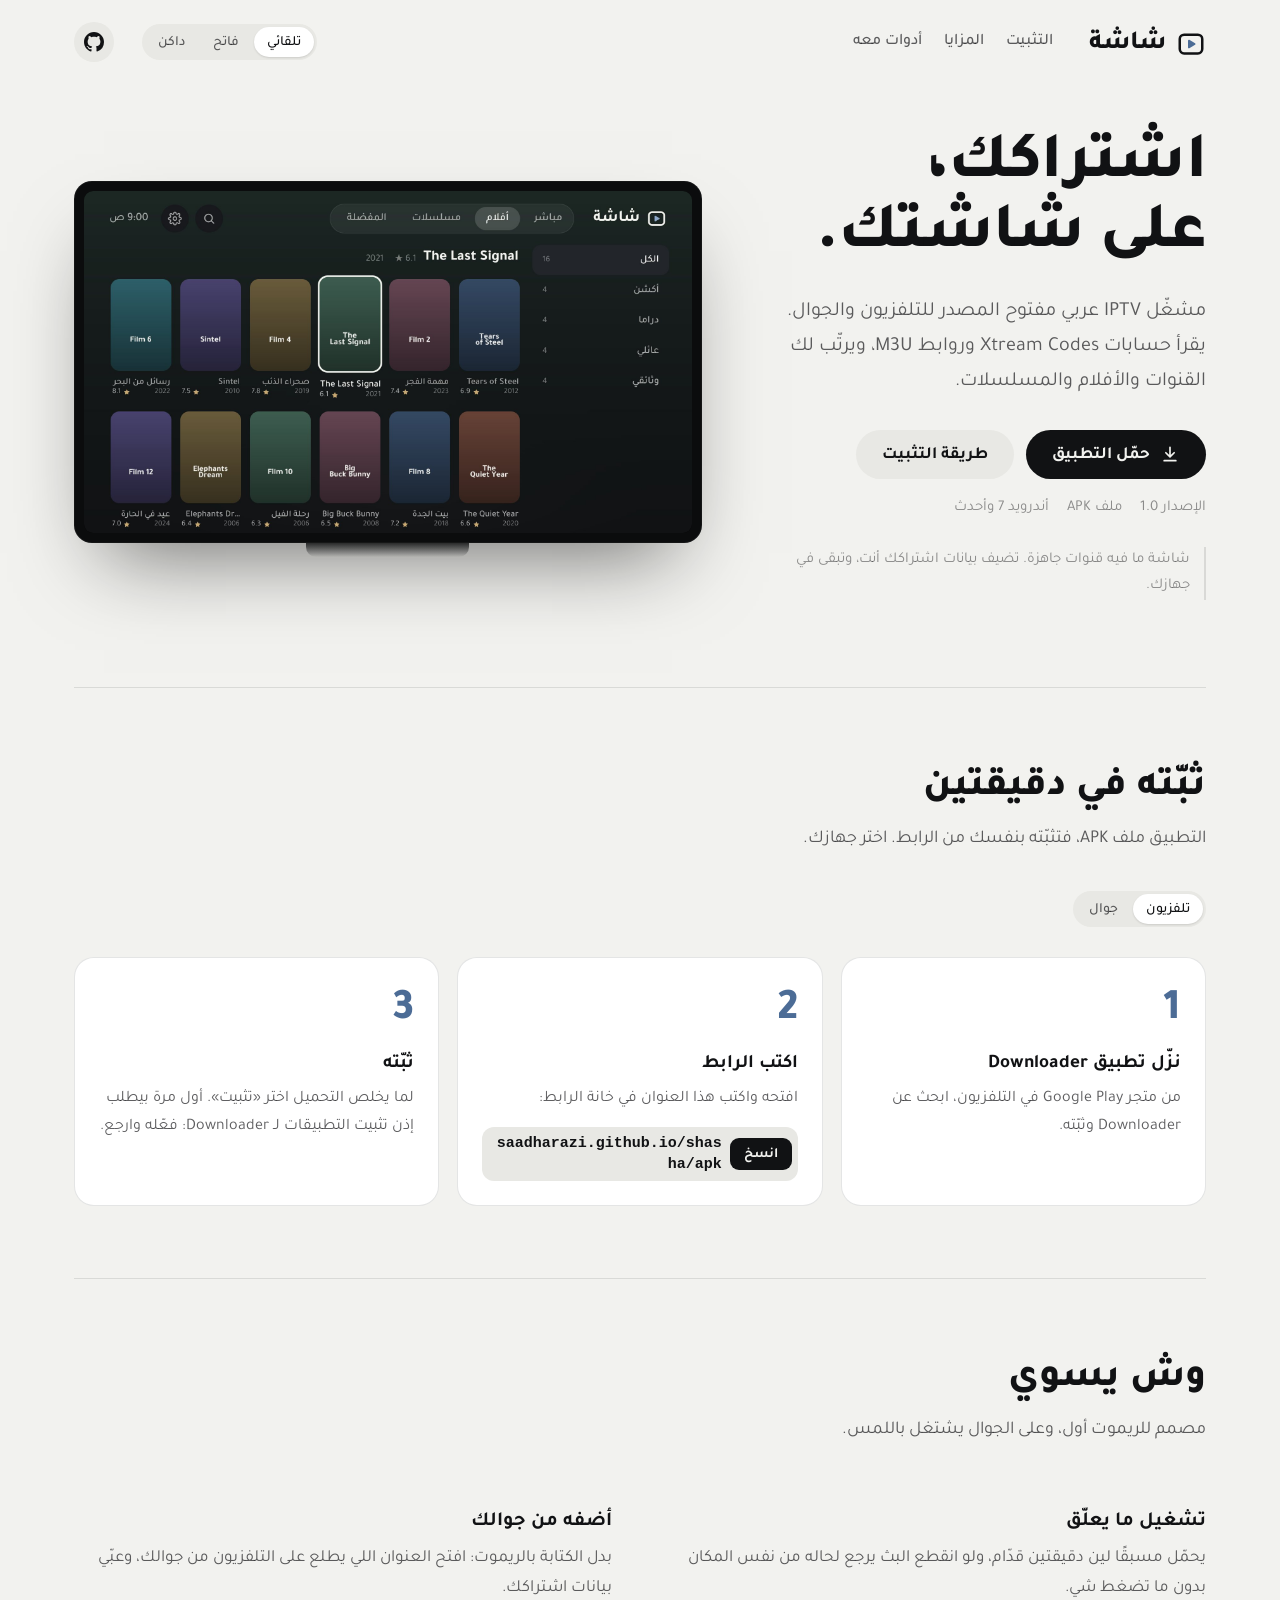
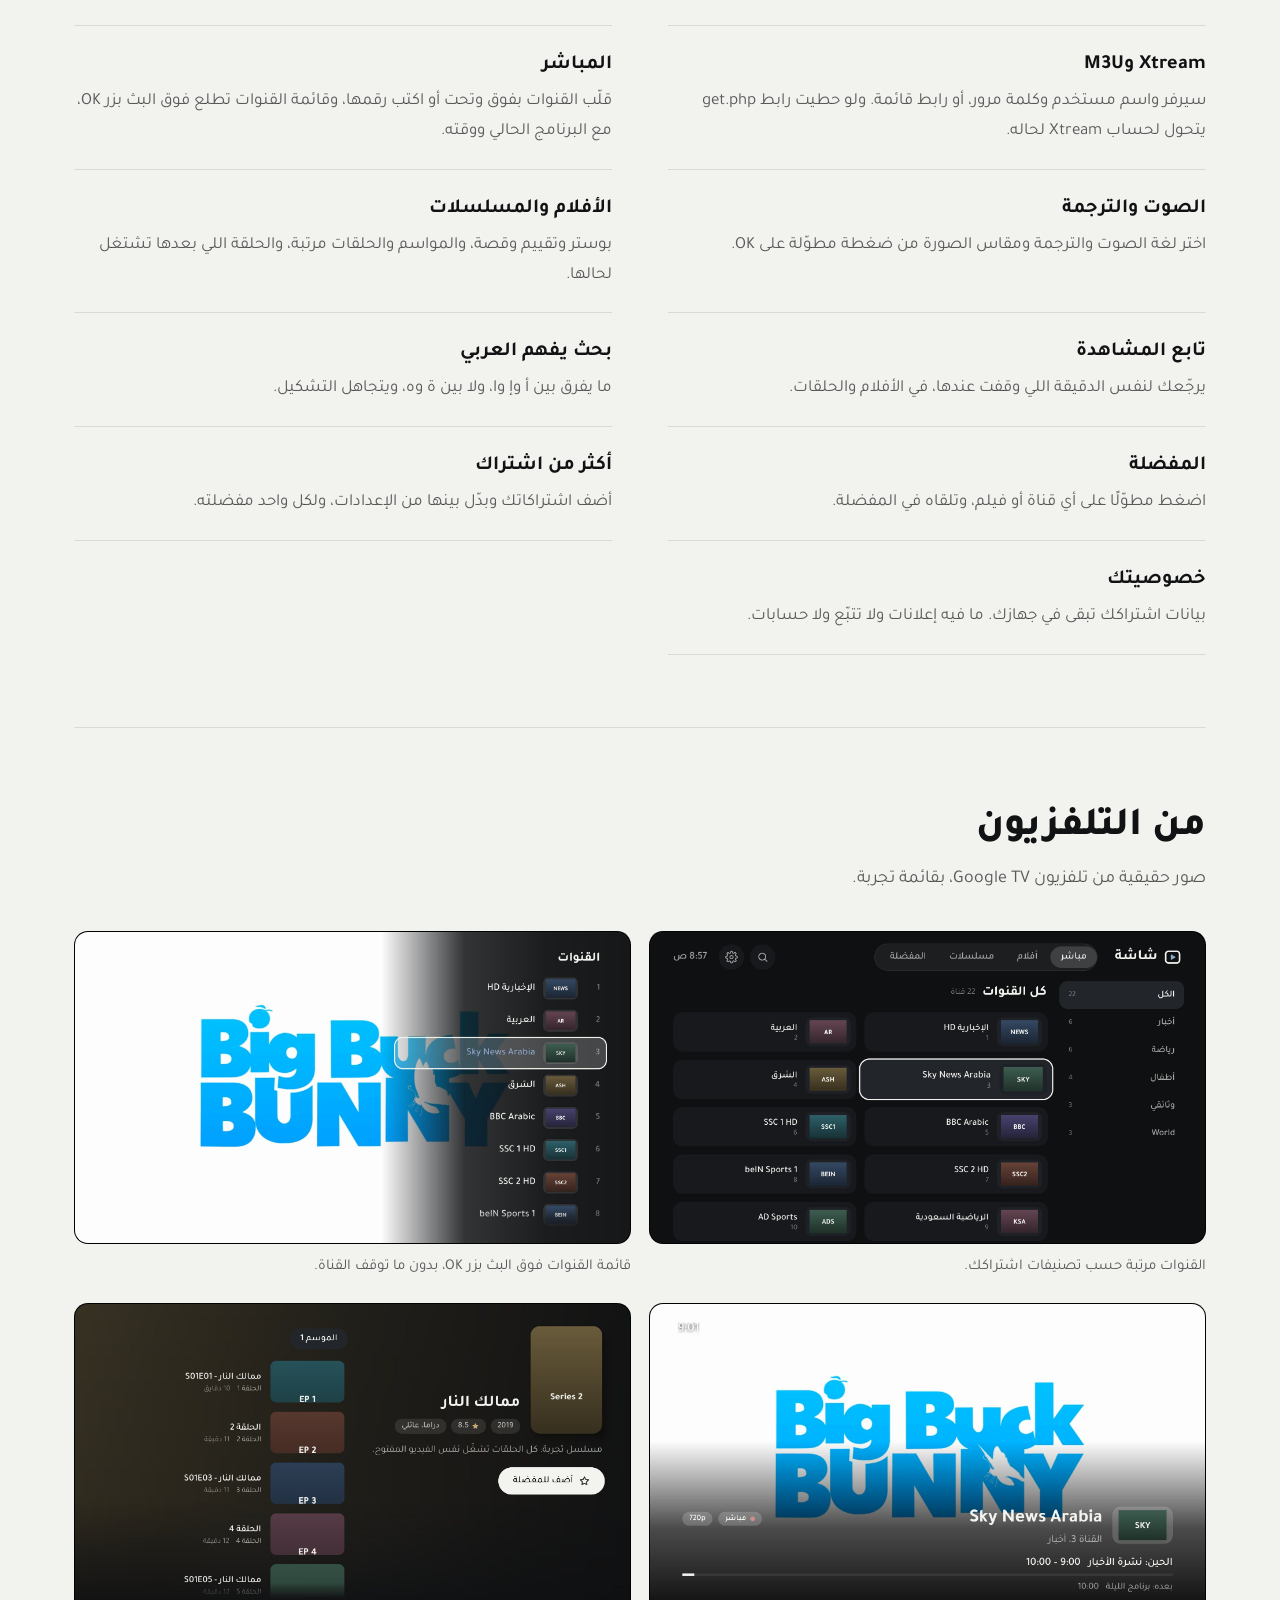
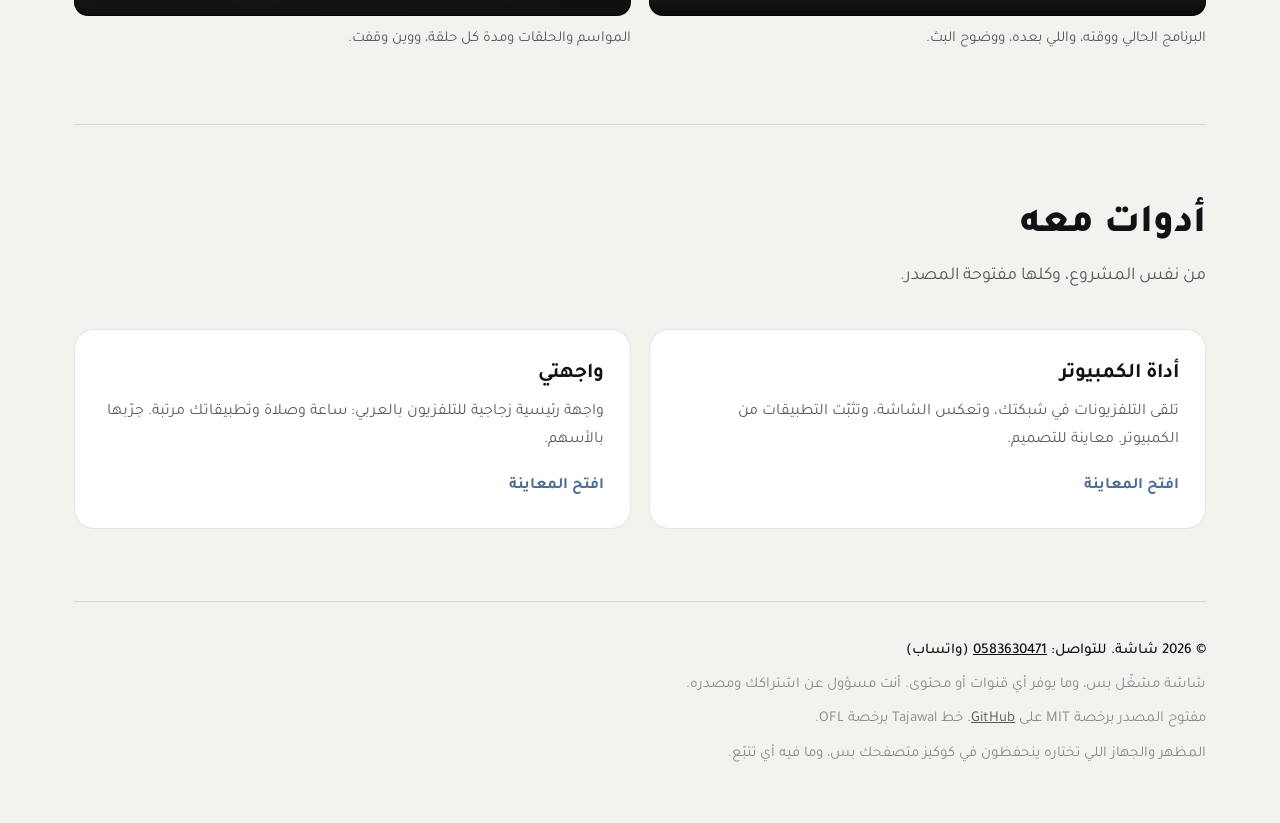
==== docs/index.html @ 28f1458f "Shasha 1.1: stall-proof ExoPlayer, new look, add from phone - Player moved to ExoPlayer (Media3 1.11" ====
<!doctype html>
<html lang="ar" dir="rtl">
<head>
<meta charset="utf-8">
<meta name="viewport" content="width=device-width, initial-scale=1">
<title>شاشة: مشغّل IPTV للتلفزيون والجوال</title>
<meta name="description" content="مشغّل IPTV عربي مفتوح المصدر لأندرويد TV والجوال. يقرأ حسابات Xtream Codes وروابط M3U ويرتّب القنوات والأفلام والمسلسلات.">
<meta property="og:title" content="شاشة: مشغّل IPTV للتلفزيون والجوال">
<meta property="og:description" content="مفتوح المصدر، بدون إعلانات، وبياناتك تبقى في جهازك.">
<meta property="og:image" content="https://saadharazi.github.io/shasha/assets/og.png">
<meta name="theme-color" content="#0F1012">
<link rel="icon" href="assets/mark.svg" type="image/svg+xml">
<link rel="preconnect" href="https://fonts.googleapis.com">
<link rel="preconnect" href="https://fonts.gstatic.com" crossorigin>
<link href="https://fonts.googleapis.com/css2?family=Tajawal:wght@400;500;700;800&display=swap" rel="stylesheet">
<script src="assets/prefs.js"></script>
<style>
  :root {
    --paper: #F2F2EF; --surface: #FFFFFF; --raised: #E8E8E4; --ink: #111214; --ink-2: rgba(17,18,20,.68); --ink-3: rgba(17,18,20,.46);
    --line: rgba(17,18,20,.11); --accent: #4C6C96; --on-accent: #FFFFFF; --star: #B08A4E; --bezel: #0B0C0D;
    color-scheme: light;
  }
  @media (prefers-color-scheme: dark) {
    :root:not([data-theme="light"]) {
      --paper: #0F1012; --surface: #17191C; --raised: #212428; --ink: #F3F3F0; --ink-2: rgba(243,243,240,.68); --ink-3: rgba(243,243,240,.45);
      --line: rgba(255,255,255,.1); --accent: #8EA8CC; --on-accent: #0F1012; --star: #C9A872; --bezel: #050506;
      color-scheme: dark;
    }
  }
  :root[data-theme="dark"] {
    --paper: #0F1012; --surface: #17191C; --raised: #212428; --ink: #F3F3F0; --ink-2: rgba(243,243,240,.68); --ink-3: rgba(243,243,240,.45);
    --line: rgba(255,255,255,.1); --accent: #8EA8CC; --on-accent: #0F1012; --star: #C9A872; --bezel: #050506;
    color-scheme: dark;
  }

  * { box-sizing: border-box; }
  html { -webkit-text-size-adjust: 100%; }
  body { margin: 0; background: var(--paper); color: var(--ink); font: 400 18px/1.75 Tajawal, system-ui, sans-serif; }
  a { color: inherit; }
  :focus-visible { outline: 2.5px solid var(--accent); outline-offset: 3px; border-radius: 10px; }
  .wrap { max-width: 1180px; margin: 0 auto; padding: 0 24px; }
  .mark { width: 30px; height: 30px; flex: none; }

  /* الرأس */
  header.top { display: flex; align-items: center; gap: 28px; padding-block: 22px; }
  .brand { display: flex; align-items: center; gap: 10px; text-decoration: none; font-weight: 800; font-size: 26px; line-height: 1; padding-top: 4px; }
  nav.links { display: flex; gap: 22px; margin-inline-start: 8px; }
  nav.links a { text-decoration: none; color: var(--ink-2); font-weight: 500; font-size: 16px; }
  nav.links a:hover { color: var(--ink); }
  .spacer { flex: 1; }
  .seg { display: inline-flex; background: var(--raised); border-radius: 999px; padding: 3px; gap: 2px; }
  .seg button { border: 0; background: none; color: var(--ink-2); font: 500 14px/1 Tajawal, sans-serif; padding: 9px 13px 7px; border-radius: 999px; cursor: pointer; }
  .seg button[aria-pressed="true"] { background: var(--surface); color: var(--ink); box-shadow: 0 1px 2px rgba(0,0,0,.12); }
  .gh { display: inline-grid; place-items: center; width: 40px; height: 40px; border-radius: 50%; background: var(--raised); color: var(--ink); }
  .gh svg { width: 20px; height: 20px; }

  /* البداية: التلفزيون نفسه */
  .hero { display: grid; grid-template-columns: minmax(0, 5fr) minmax(0, 7fr); gap: 56px; align-items: center; padding-block: 40px 72px; }
  h1 { font-weight: 800; font-size: clamp(44px, 5.1vw, 74px); line-height: 1.08; letter-spacing: -.01em; margin: 0 0 22px; padding-top: .12em; }
  .lead { font-size: 20px; color: var(--ink-2); margin: 0 0 30px; max-width: 30em; }
  .cta { display: flex; flex-wrap: wrap; gap: 12px; align-items: center; }
  .btn { display: inline-flex; align-items: center; gap: 10px; text-decoration: none; font-weight: 700; font-size: 17px; line-height: 1; padding: 17px 26px 15px; border-radius: 999px; border: 0; cursor: pointer; }
  .btn svg { width: 20px; height: 20px; margin-top: -3px; }
  .btn.primary { background: var(--ink); color: var(--paper); }
  .btn.primary:hover { background: var(--accent); color: var(--on-accent); }
  .btn.quiet { background: var(--raised); color: var(--ink); }
  .meta { display: flex; flex-wrap: wrap; gap: 6px 18px; margin-top: 16px; font-size: 15px; color: var(--ink-3); }
  .fine { margin-top: 26px; font-size: 15px; color: var(--ink-3); border-inline-start: 2px solid var(--line); padding-inline-start: 14px; }

  .tv { position: relative; direction: ltr; }
  .tv .bezel { background: var(--bezel); border-radius: 18px; padding: 10px; box-shadow: 0 40px 80px -30px rgba(0,0,0,.55), 0 0 0 1px rgba(255,255,255,.04) inset; }
  .tv .screen { position: relative; aspect-ratio: 16 / 9; border-radius: 9px; overflow: hidden; background: #000; }
  .tv .screen img { position: absolute; inset: 0; width: 100%; height: 100%; object-fit: cover; }
  .tv .stand { width: 26%; height: 14px; margin: 0 auto; background: linear-gradient(var(--bezel), transparent); border-radius: 0 0 10px 10px; opacity: .8; }
  /* لحظة وحدة: الشاشة تشتغل لما تفتح الصفحة */
  @media (prefers-reduced-motion: no-preference) {
    .tv .screen img { animation: on 1.1s cubic-bezier(.2,.7,.2,1) .25s both; }
    .tv .screen::after { content: ""; position: absolute; left: 0; right: 0; top: 50%; height: 2px; background: #fff; opacity: 0; animation: line .55s ease-out .2s both; }
    @keyframes on { 0% { opacity: 0; transform: scaleY(.004); filter: brightness(3); } 45% { opacity: 1; transform: scaleY(1); filter: brightness(1.6); } 100% { opacity: 1; transform: none; filter: none; } }
    @keyframes line { 0% { opacity: 0; transform: scaleX(0); } 50% { opacity: .9; transform: scaleX(1); } 100% { opacity: 0; transform: scaleX(1); } }
  }

  section { padding-block: 72px; border-top: 1px solid var(--line); }
  h2 { font-weight: 800; font-size: clamp(30px, 3.4vw, 40px); line-height: 1.2; margin: 0 0 12px; padding-top: .1em; }
  .sub { color: var(--ink-2); margin: 0 0 36px; max-width: 36em; }

  /* التثبيت */
  .tabs { margin-bottom: 30px; }
  ol.steps { list-style: none; margin: 0; padding: 0; display: grid; grid-template-columns: repeat(3, minmax(0, 1fr)); gap: 18px; counter-reset: s; }
  ol.steps li { counter-increment: s; background: var(--surface); border: 1px solid var(--line); border-radius: 20px; padding: 26px 24px 24px; }
  ol.steps li::before { content: counter(s); display: block; font-weight: 800; font-size: 44px; line-height: 1; color: var(--accent); margin-bottom: 14px; padding-top: 6px; }
  ol.steps b { display: block; font-size: 19px; margin-bottom: 4px; }
  ol.steps p { margin: 0; color: var(--ink-2); font-size: 16px; }
  .url { display: flex; align-items: center; gap: 8px; margin-top: 14px; background: var(--raised); border-radius: 12px; padding: 6px 6px 6px 14px; direction: ltr; }
  .url code { flex: 1; font: 600 15px/1.4 ui-monospace, Consolas, monospace; overflow-wrap: anywhere; }
  .url button { border: 0; background: var(--ink); color: var(--paper); font: 700 14px/1 Tajawal, sans-serif; padding: 10px 14px 8px; border-radius: 9px; cursor: pointer; }
  [hidden] { display: none !important; }

  /* المزايا */
  dl.features { display: grid; grid-template-columns: repeat(2, minmax(0, 1fr)); gap: 0 56px; margin: 0; }
  dl.features div { padding: 22px 0; border-bottom: 1px solid var(--line); }
  dl.features dt { font-weight: 700; font-size: 20px; margin-bottom: 4px; }
  dl.features dd { margin: 0; color: var(--ink-2); font-size: 17px; }

  /* الشاشات */
  .shots { display: grid; grid-template-columns: repeat(2, minmax(0, 1fr)); gap: 22px 18px; }
  figure { margin: 0; }
  figure img { display: block; width: 100%; height: auto; aspect-ratio: 16 / 9; object-fit: cover; border-radius: 14px; background: #000; border: 1px solid var(--line); }
  figcaption { margin-top: 10px; font-size: 15px; color: var(--ink-2); }

  /* أدوات ثانية */
  .more { display: grid; grid-template-columns: repeat(2, minmax(0, 1fr)); gap: 18px; }
  .card { display: block; text-decoration: none; background: var(--surface); border: 1px solid var(--line); border-radius: 20px; padding: 26px; transition: border-color .2s; }
  .card:hover { border-color: var(--ink-3); }
  .card b { display: block; font-size: 21px; margin-bottom: 6px; }
  .card p { margin: 0 0 16px; color: var(--ink-2); font-size: 16px; }
  .card span { font-weight: 700; color: var(--accent); font-size: 16px; }

  footer { border-top: 1px solid var(--line); padding-block: 36px 48px; font-size: 15px; color: var(--ink-3); }
  footer p { margin: 0 0 8px; max-width: 46em; }
  footer a { color: var(--ink-2); }
  footer .rights { color: var(--ink); font-weight: 500; }
  footer .rights a { color: var(--ink); direction: ltr; unicode-bidi: isolate; }

  @media (max-width: 900px) {
    .hero { grid-template-columns: 1fr; gap: 40px; padding-block: 16px 56px; }
    nav.links { display: none; }
    ol.steps, .shots, .more { grid-template-columns: 1fr; }
    dl.features { grid-template-columns: 1fr; }
    section { padding-block: 56px; }
  }
  @media (max-width: 520px) {
    .wrap { padding: 0 16px; }
    header.top { gap: 12px; }
    .seg button { padding: 9px 10px 7px; font-size: 13px; }
    .lead { font-size: 18px; }
    .btn { width: 100%; justify-content: center; }
  }
</style>
</head>
<body>
<div class="wrap">
  <header class="top">
    <a class="brand" href="./" aria-label="شاشة">
      <svg class="mark" viewBox="0 0 24 24" aria-hidden="true"><path d="M6.5,4.5h11a3.5,3.5 0 0,1 3.5,3.5v8a3.5,3.5 0 0,1 -3.5,3.5h-11A3.5,3.5 0 0,1 3,16v-8A3.5,3.5 0 0,1 6.5,4.5z" fill="none" stroke="currentColor" stroke-width="2"/><path d="M10.3,9.3v5.4l4.6,-2.7z" fill="var(--accent)" stroke="var(--accent)" stroke-width="1.4" stroke-linejoin="round"/></svg>
      شاشة
    </a>
    <nav class="links" aria-label="أقسام الصفحة">
      <a href="#install">التثبيت</a>
      <a href="#features">المزايا</a>
      <a href="#more">أدوات معه</a>
    </nav>
    <span class="spacer"></span>
    <div class="seg" role="group" aria-label="المظهر" id="theme">
      <button type="button" data-v="auto">تلقائي</button>
      <button type="button" data-v="light">فاتح</button>
      <button type="button" data-v="dark">داكن</button>
    </div>
    <a class="gh" href="https://github.com/saadharazi/shasha" aria-label="الكود على GitHub">
      <svg viewBox="0 0 16 16" fill="currentColor" aria-hidden="true"><path d="M8 0C3.58 0 0 3.58 0 8c0 3.54 2.29 6.53 5.47 7.59.4.07.55-.17.55-.38 0-.19-.01-.82-.01-1.49-2.01.37-2.53-.49-2.69-.94-.09-.23-.48-.94-.82-1.13-.28-.15-.68-.52-.01-.53.63-.01 1.08.58 1.23.82.72 1.21 1.87.87 2.33.66.07-.52.28-.87.51-1.07-1.78-.2-3.64-.89-3.64-3.95 0-.87.31-1.59.82-2.15-.08-.2-.36-1.02.08-2.12 0 0 .67-.21 2.2.82.64-.18 1.32-.27 2-.27.68 0 1.36.09 2 .27 1.53-1.04 2.2-.82 2.2-.82.44 1.1.16 1.92.08 2.12.51.56.82 1.27.82 2.15 0 3.07-1.87 3.75-3.65 3.95.29.25.54.73.54 1.48 0 1.07-.01 1.93-.01 2.2 0 .21.15.46.55.38A8.013 8.013 0 0016 8c0-4.42-3.58-8-8-8z"/></svg>
    </a>
  </header>

  <main>
    <div class="hero">
      <div>
        <h1>اشتراكك،<br>على شاشتك.</h1>
        <p class="lead">مشغّل IPTV عربي مفتوح المصدر للتلفزيون والجوال. يقرأ حسابات Xtream Codes وروابط M3U، ويرتّب لك القنوات والأفلام والمسلسلات.</p>
        <div class="cta">
          <a class="btn primary" id="download" href="https://github.com/saadharazi/shasha/releases/latest/download/shasha.apk">
            <svg viewBox="0 0 24 24" fill="none" stroke="currentColor" stroke-width="2" stroke-linecap="round" stroke-linejoin="round" aria-hidden="true"><path d="M12 4v11M7 10.5l5 5 5-5M5 20h14"/></svg>
            حمّل التطبيق
          </a>
          <a class="btn quiet" href="#install">طريقة التثبيت</a>
        </div>
        <div class="meta"><span id="ver">الإصدار 1.0</span><span id="size">ملف APK</span><span>أندرويد 7 وأحدث</span></div>
        <p class="fine">شاشة ما فيه قنوات جاهزة. تضيف بيانات اشتراكك أنت، وتبقى في جهازك.</p>
      </div>
      <div class="tv" aria-label="شاشة على التلفزيون">
        <div class="bezel"><div class="screen"><img src="assets/tv-movies.jpg" alt="الأفلام في شاشة، والخلفية متلوّنة من الفيلم المركّز عليه" width="1920" height="1080"></div></div>
        <div class="stand"></div>
      </div>
    </div>

    <section id="install">
      <h2>ثبّته في دقيقتين</h2>
      <p class="sub">التطبيق ملف APK، فتثبّته بنفسك من الرابط. اختر جهازك.</p>
      <div class="seg tabs" role="group" aria-label="الجهاز" id="device">
        <button type="button" data-v="tv">تلفزيون</button>
        <button type="button" data-v="phone">جوال</button>
      </div>
      <ol class="steps" data-for="tv">
        <li><b>نزّل تطبيق Downloader</b><p>من متجر Google Play في التلفزيون، ابحث عن Downloader وثبّته.</p></li>
        <li><b>اكتب الرابط</b><p>افتحه واكتب هذا العنوان في خانة الرابط:</p>
          <div class="url"><code>saadharazi.github.io/shasha/apk</code><button type="button" data-copy="saadharazi.github.io/shasha/apk">انسخ</button></div></li>
        <li><b>ثبّته</b><p>لما يخلص التحميل اختر «تثبيت». أول مرة بيطلب إذن تثبيت التطبيقات لـ Downloader: فعّله وارجع.</p></li>
      </ol>
      <ol class="steps" data-for="phone" hidden>
        <li><b>حمّل الملف</b><p>اضغط «حمّل التطبيق» فوق من جوالك.</p></li>
        <li><b>افتحه</b><p>من التنبيهات أو من مجلد التنزيلات.</p></li>
        <li><b>ثبّته</b><p>لو طلب إذن تثبيت التطبيقات للمتصفح، فعّله وارجع، وبعدها اضغط «تثبيت».</p></li>
      </ol>
    </section>

    <section id="features">
      <h2>وش يسوي</h2>
      <p class="sub">مصمم للريموت أول، وعلى الجوال يشتغل باللمس.</p>
      <dl class="features">
        <div><dt>تشغيل ما يعلّق</dt><dd>يحمّل مسبقًا لين دقيقتين قدّام، ولو انقطع البث يرجع لحاله من نفس المكان بدون ما تضغط شي.</dd></div>
        <div><dt>أضفه من جوالك</dt><dd>بدل الكتابة بالريموت: افتح العنوان اللي يطلع على التلفزيون من جوالك، وعبّي بيانات اشتراكك.</dd></div>
        <div><dt>Xtream وM3U</dt><dd>سيرفر واسم مستخدم وكلمة مرور، أو رابط قائمة. ولو حطيت رابط get.php يتحول لحساب Xtream لحاله.</dd></div>
        <div><dt>المباشر</dt><dd>قلّب القنوات بفوق وتحت أو اكتب رقمها، وقائمة القنوات تطلع فوق البث بزر OK، مع البرنامج الحالي ووقته.</dd></div>
        <div><dt>الصوت والترجمة</dt><dd>اختر لغة الصوت والترجمة ومقاس الصورة من ضغطة مطوّلة على OK.</dd></div>
        <div><dt>الأفلام والمسلسلات</dt><dd>بوستر وتقييم وقصة، والمواسم والحلقات مرتبة، والحلقة اللي بعدها تشتغل لحالها.</dd></div>
        <div><dt>تابع المشاهدة</dt><dd>يرجّعك لنفس الدقيقة اللي وقفت عندها، في الأفلام والحلقات.</dd></div>
        <div><dt>بحث يفهم العربي</dt><dd>ما يفرق بين أ وإ وا، ولا بين ة وه، ويتجاهل التشكيل.</dd></div>
        <div><dt>المفضلة</dt><dd>اضغط مطوّلًا على أي قناة أو فيلم، وتلقاه في المفضلة.</dd></div>
        <div><dt>أكثر من اشتراك</dt><dd>أضف اشتراكاتك وبدّل بينها من الإعدادات، ولكل واحد مفضلته.</dd></div>
        <div><dt>خصوصيتك</dt><dd>بيانات اشتراكك تبقى في جهازك. ما فيه إعلانات ولا تتبّع ولا حسابات.</dd></div>
      </dl>
    </section>

    <section id="screens">
      <h2>من التلفزيون</h2>
      <p class="sub">صور حقيقية من تلفزيون Google TV، بقائمة تجربة.</p>
      <div class="shots">
        <figure><img src="assets/tv-live.jpg" alt="القنوات المباشرة" loading="lazy" width="1920" height="1080"><figcaption>القنوات مرتبة حسب تصنيفات اشتراكك.</figcaption></figure>
        <figure><img src="assets/tv-panel.jpg" alt="قائمة القنوات فوق البث" loading="lazy" width="1920" height="1080"><figcaption>قائمة القنوات فوق البث بزر OK، بدون ما توقف القناة.</figcaption></figure>
        <figure><img src="assets/tv-player.jpg" alt="معلومات القناة والبرنامج الحالي" loading="lazy" width="1920" height="1080"><figcaption>البرنامج الحالي ووقته، واللي بعده، ووضوح البث.</figcaption></figure>
        <figure><img src="assets/tv-details.jpg" alt="صفحة مسلسل" loading="lazy" width="1920" height="1080"><figcaption>المواسم والحلقات ومدة كل حلقة، ووين وقفت.</figcaption></figure>
      </div>
    </section>

    <section id="more">
      <h2>أدوات معه</h2>
      <p class="sub">من نفس المشروع، وكلها مفتوحة المصدر.</p>
      <div class="more">
        <a class="card" href="studio/"><b>أداة الكمبيوتر</b><p>تلقى التلفزيونات في شبكتك، وتعكس الشاشة، وتثبّت التطبيقات من الكمبيوتر. معاينة للتصميم.</p><span>افتح المعاينة</span></a>
        <a class="card" href="preview/"><b>واجهتي</b><p>واجهة رئيسية زجاجية للتلفزيون بالعربي: ساعة وصلاة وتطبيقاتك مرتبة. جرّبها بالأسهم.</p><span>افتح المعاينة</span></a>
      </div>
    </section>
  </main>

  <footer>
    <p class="rights">© 2026 شاشة. للتواصل: <a href="https://wa.me/966583630471">0583630471</a> (واتساب)</p>
    <p>شاشة مشغّل بس، وما يوفر أي قنوات أو محتوى. أنت مسؤول عن اشتراكك ومصدره.</p>
    <p>مفتوح المصدر برخصة MIT على <a href="https://github.com/saadharazi/shasha">GitHub</a>. خط Tajawal برخصة OFL.</p>
    <p>المظهر والجهاز اللي تختاره ينحفظون في كوكيز متصفحك بس، وما فيه أي تتبّع.</p>
  </footer>
</div>

<script>
  // اختيارات الزائر: تنحفظ في الكوكيز وترجع لما يرجع
  function seg(id, key, fallback, apply) {
    var box = document.getElementById(id), v = prefs.get(key, fallback);
    function set(val, save) {
      box.querySelectorAll('button').forEach(function (b) { b.setAttribute('aria-pressed', String(b.dataset.v === val)); });
      apply(val);
      if (save) prefs.set(key, val);
    }
    box.addEventListener('click', function (e) { var b = e.target.closest('button'); if (b) set(b.dataset.v, true); });
    set(v, false);
  }
  seg('theme', 'theme', 'auto', function (v) {
    if (v === 'auto') document.documentElement.removeAttribute('data-theme');
    else document.documentElement.setAttribute('data-theme', v);
  });
  var guess = /Android TV|AFT|BRAVIA|SMART-TV|GoogleTV/i.test(navigator.userAgent) || !/Mobi|Android|iPhone/i.test(navigator.userAgent) ? 'tv' : 'phone';
  seg('device', 'device', guess, function (v) {
    document.querySelectorAll('ol.steps').forEach(function (o) { o.hidden = o.dataset.for !== v; });
  });

  document.querySelectorAll('[data-copy]').forEach(function (b) {
    b.addEventListener('click', function () {
      navigator.clipboard && navigator.clipboard.writeText(b.dataset.copy).then(function () {
        b.textContent = 'انسخ ✓'; setTimeout(function () { b.textContent = 'انسخ'; }, 1600);
      });
    });
  });

  // رقم آخر إصدار وحجمه من GitHub (لو ما رد، يبقى المكتوب)
  fetch('https://api.github.com/repos/saadharazi/shasha/releases/latest').then(function (r) { return r.ok ? r.json() : null; }).then(function (rel) {
    if (!rel) return;
    document.getElementById('ver').textContent = 'الإصدار ' + rel.tag_name.replace(/^v/, '');
    var apk = (rel.assets || []).filter(function (a) { return /\.apk$/.test(a.name); })[0];
    if (apk) document.getElementById('size').textContent = (apk.size / 1048576 < 1 ? Math.round(apk.size / 1024) + ' ك.ب' : (apk.size / 1048576).toFixed(1) + ' م.ب');
  }).catch(function () {});
</script>
</body>
</html>
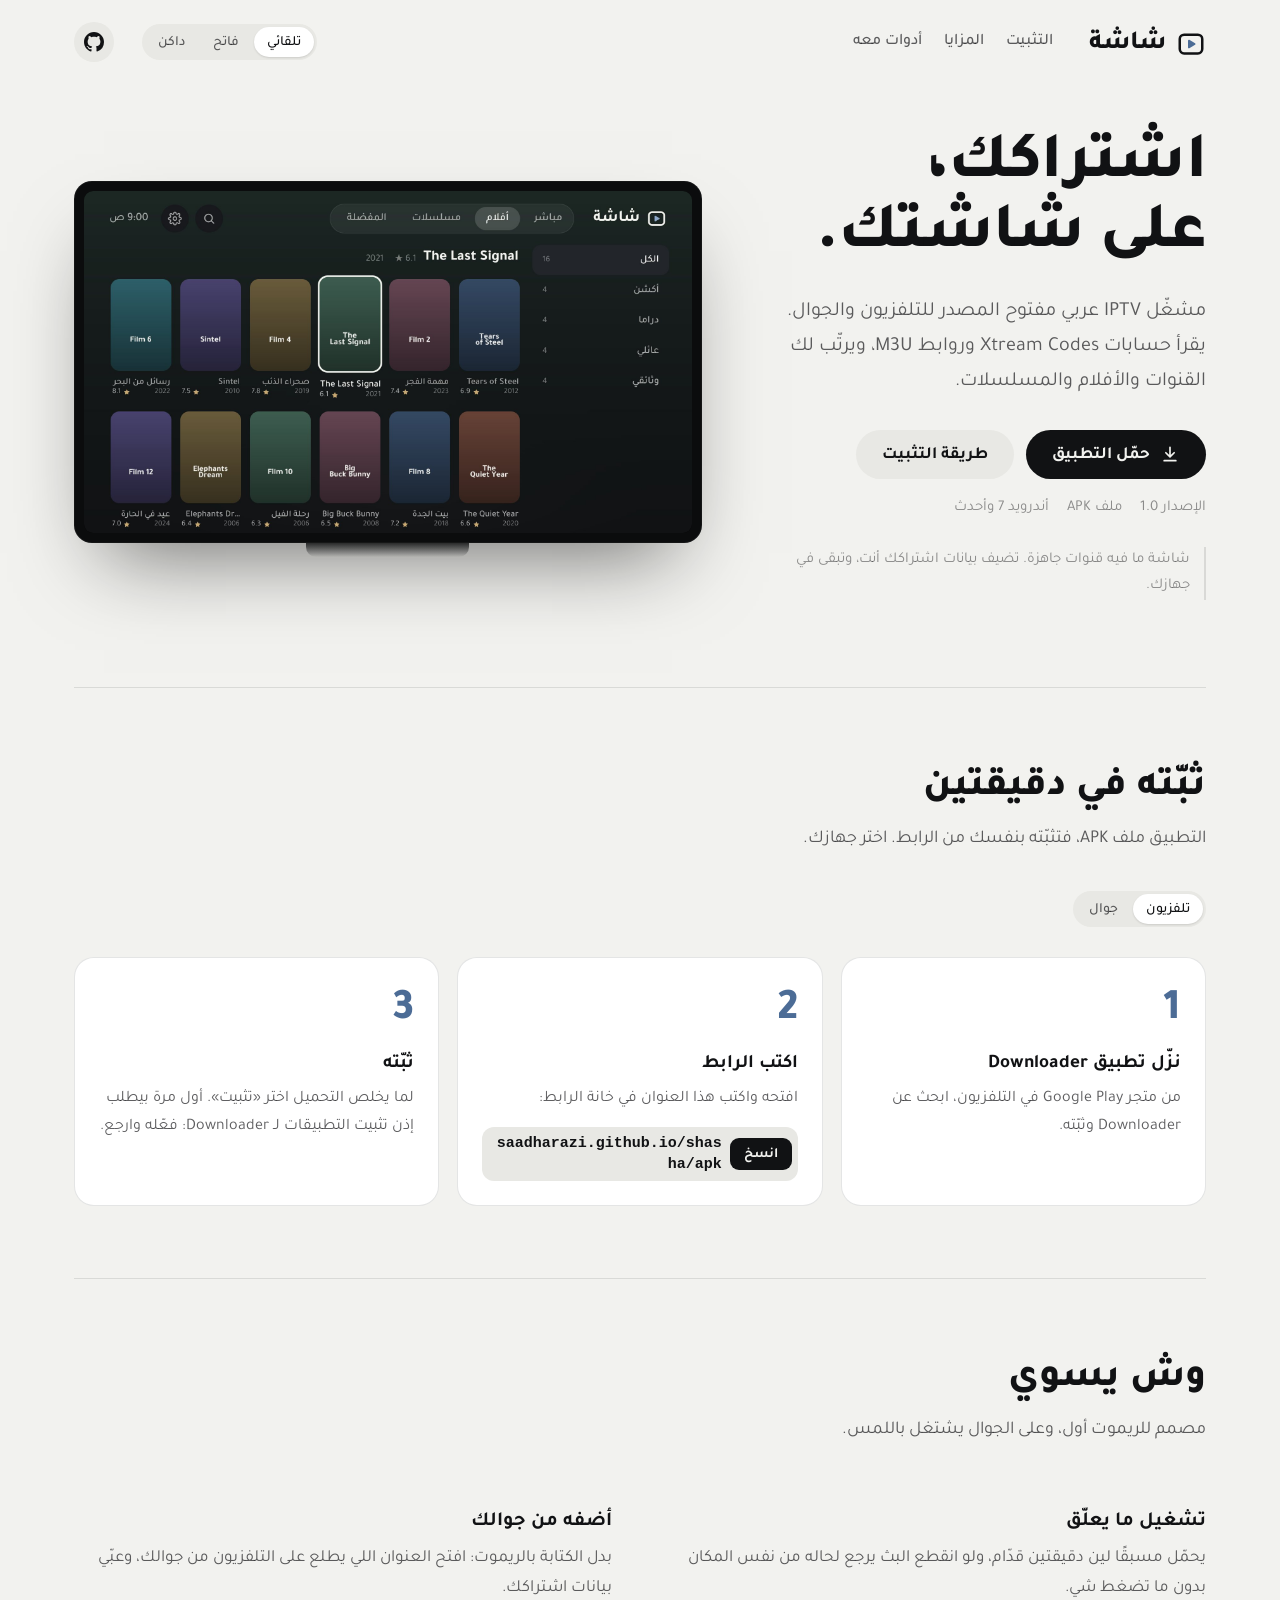
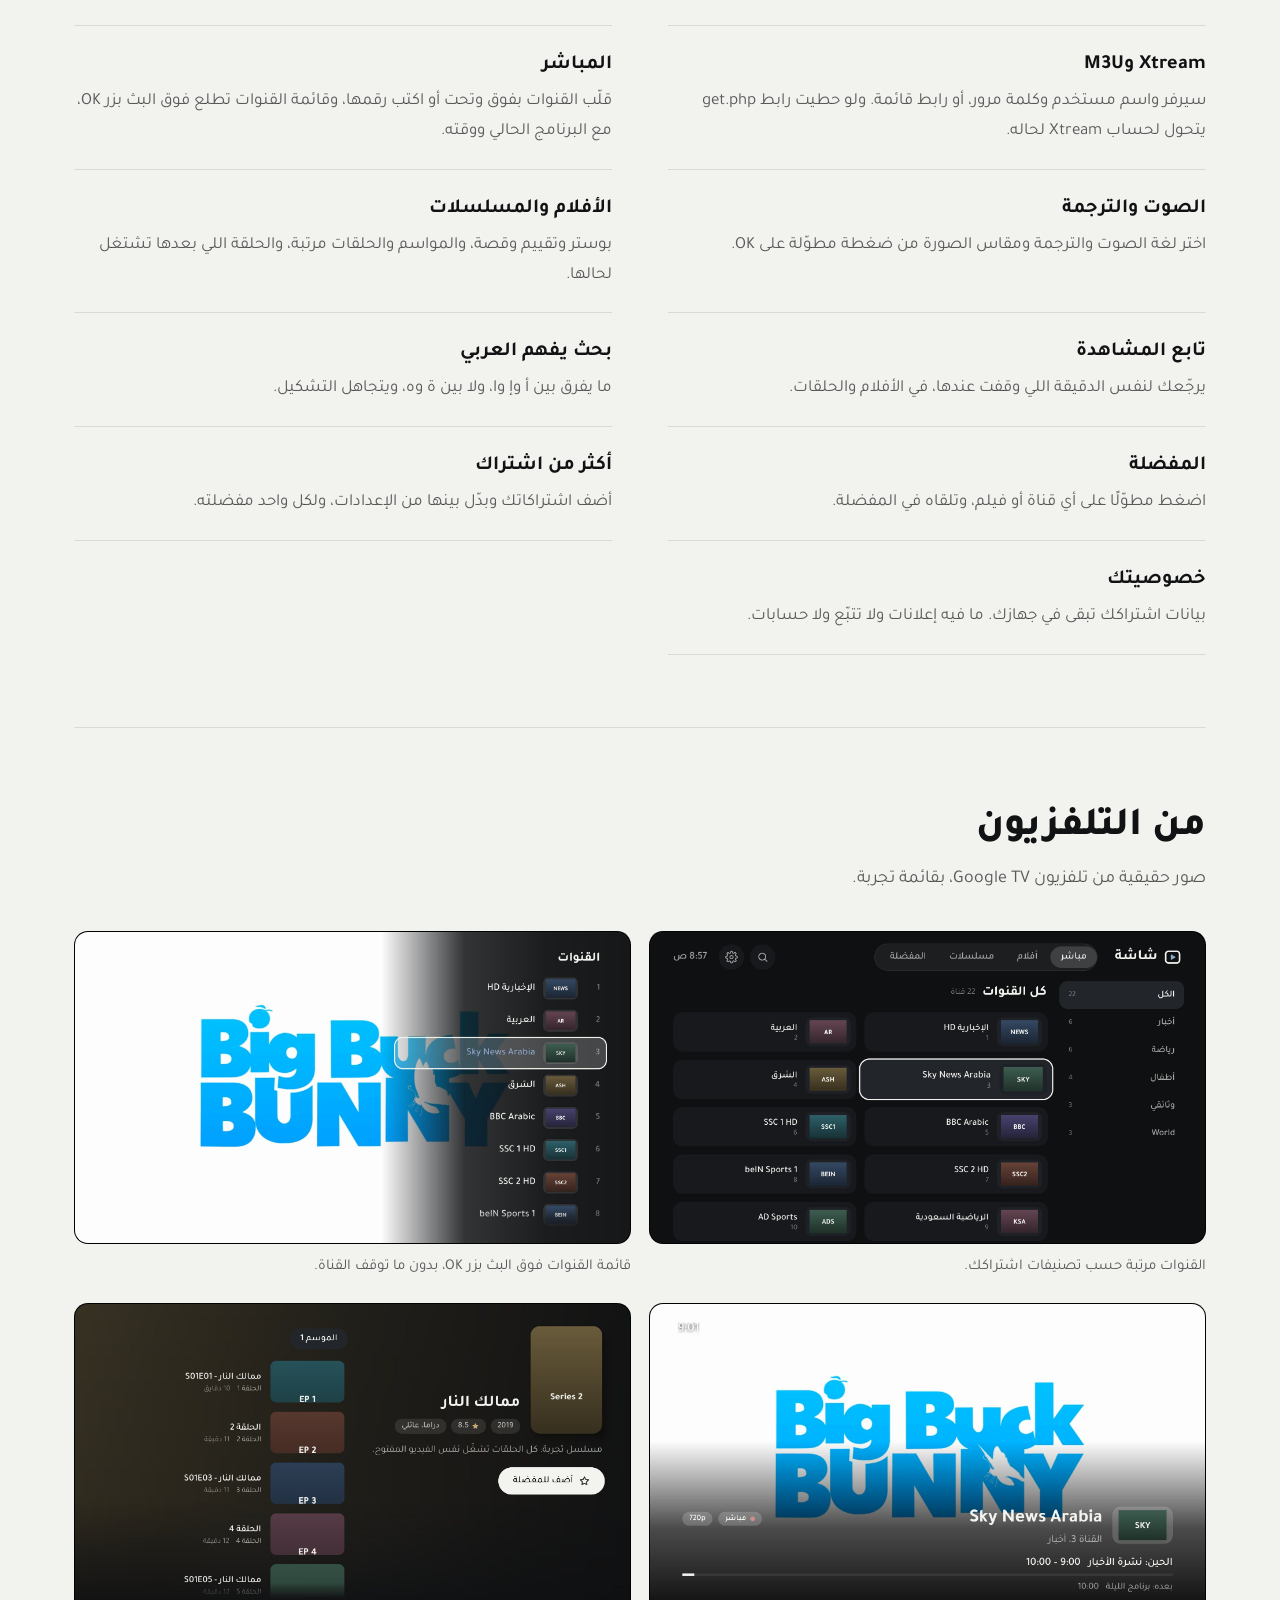
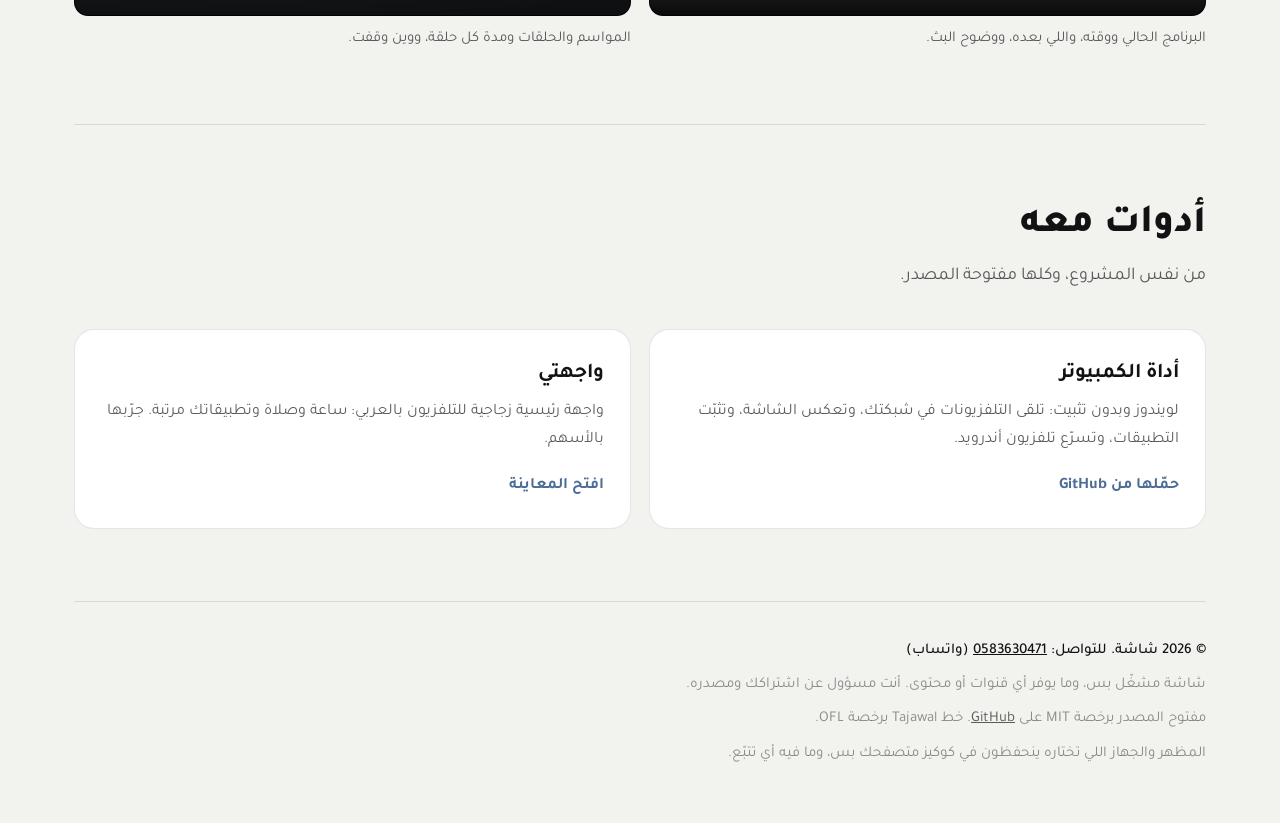
==== commit 57248f3d: "Add the Shasha PC tool for Windows A no-install tool (Shasha.cmd) that finds TVs on the home network" ====
--- a/docs/index.html
+++ b/docs/index.html
@@ -235,7 +235,7 @@
       <h2>أدوات معه</h2>
       <p class="sub">من نفس المشروع، وكلها مفتوحة المصدر.</p>
       <div class="more">
-        <a class="card" href="studio/"><b>أداة الكمبيوتر</b><p>تلقى التلفزيونات في شبكتك، وتعكس الشاشة، وتثبّت التطبيقات من الكمبيوتر. معاينة للتصميم.</p><span>افتح المعاينة</span></a>
+        <a class="card" href="https://github.com/saadharazi/shasha/tree/main/pc"><b>أداة الكمبيوتر</b><p>لويندوز وبدون تثبيت: تلقى التلفزيونات في شبكتك، وتعكس الشاشة، وتثبّت التطبيقات، وتسرّع تلفزيون أندرويد.</p><span>حمّلها من GitHub</span></a>
         <a class="card" href="preview/"><b>واجهتي</b><p>واجهة رئيسية زجاجية للتلفزيون بالعربي: ساعة وصلاة وتطبيقاتك مرتبة. جرّبها بالأسهم.</p><span>افتح المعاينة</span></a>
       </div>
     </section>
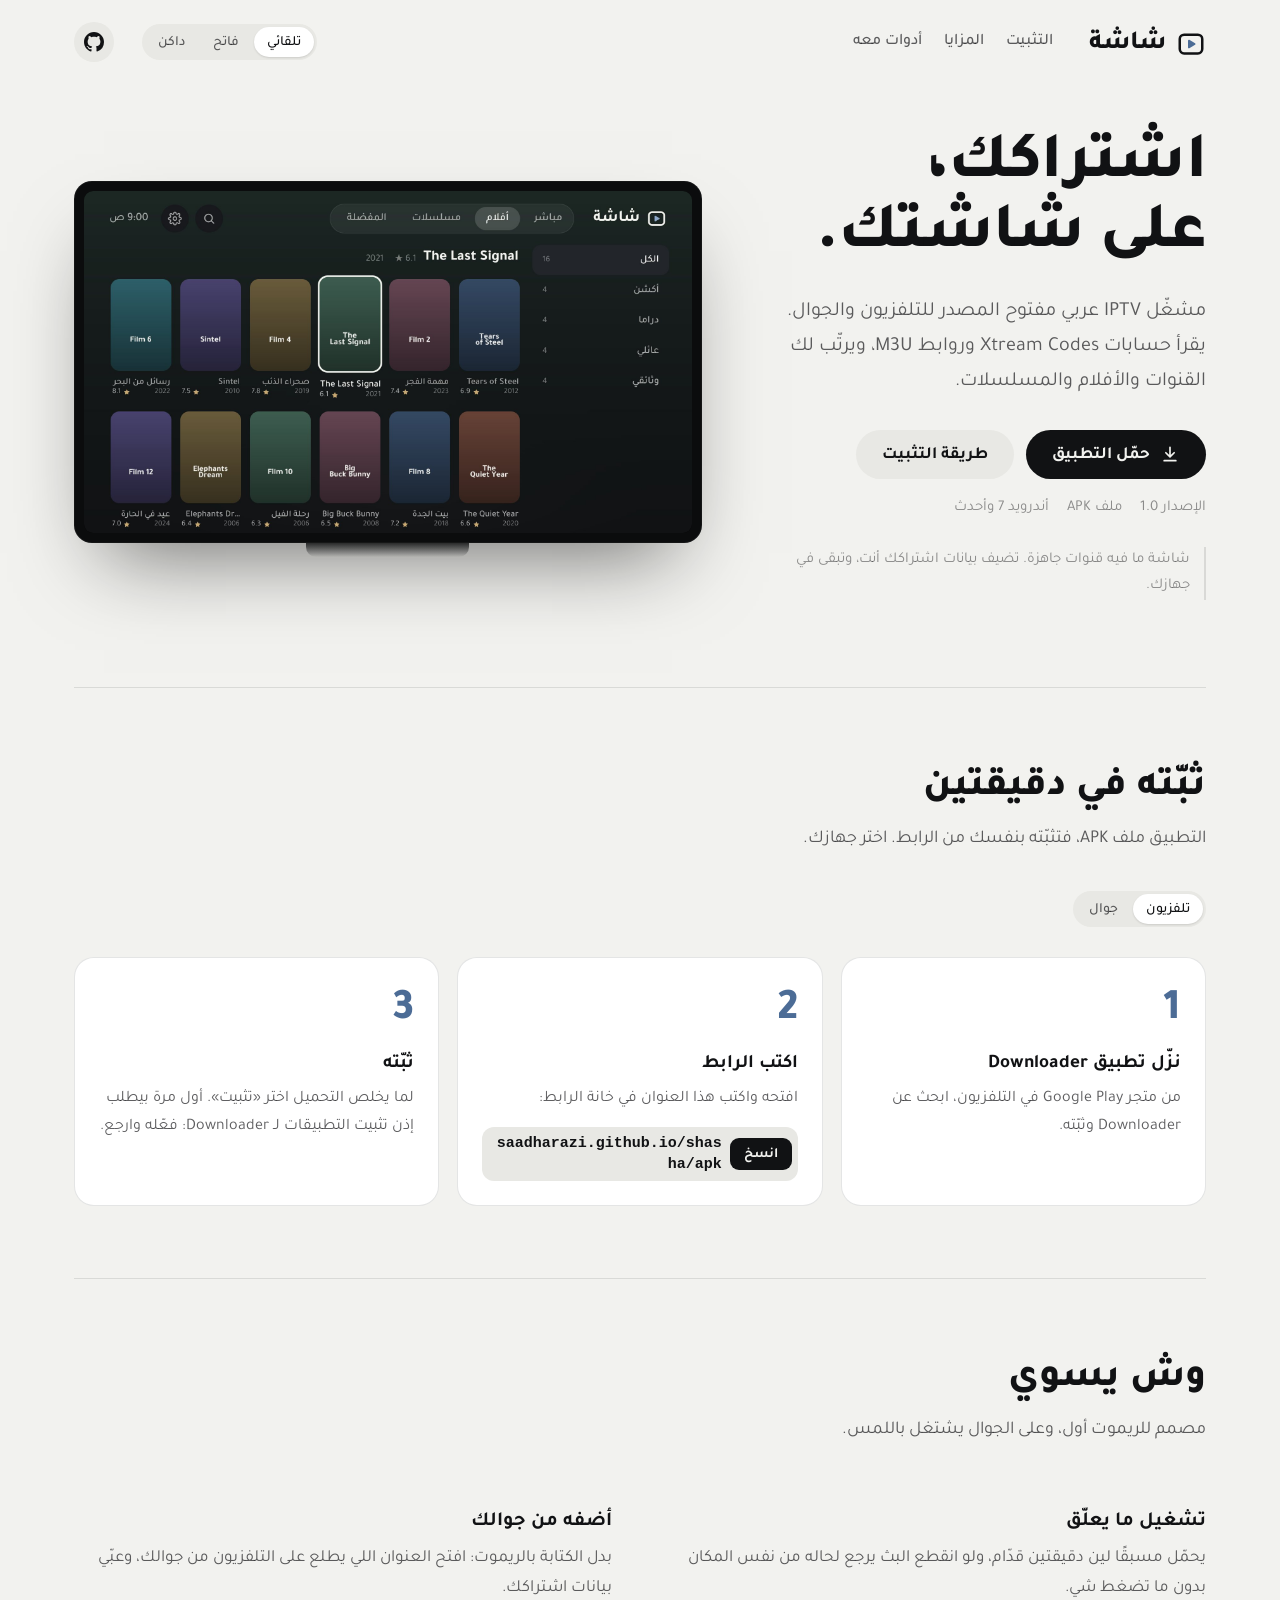
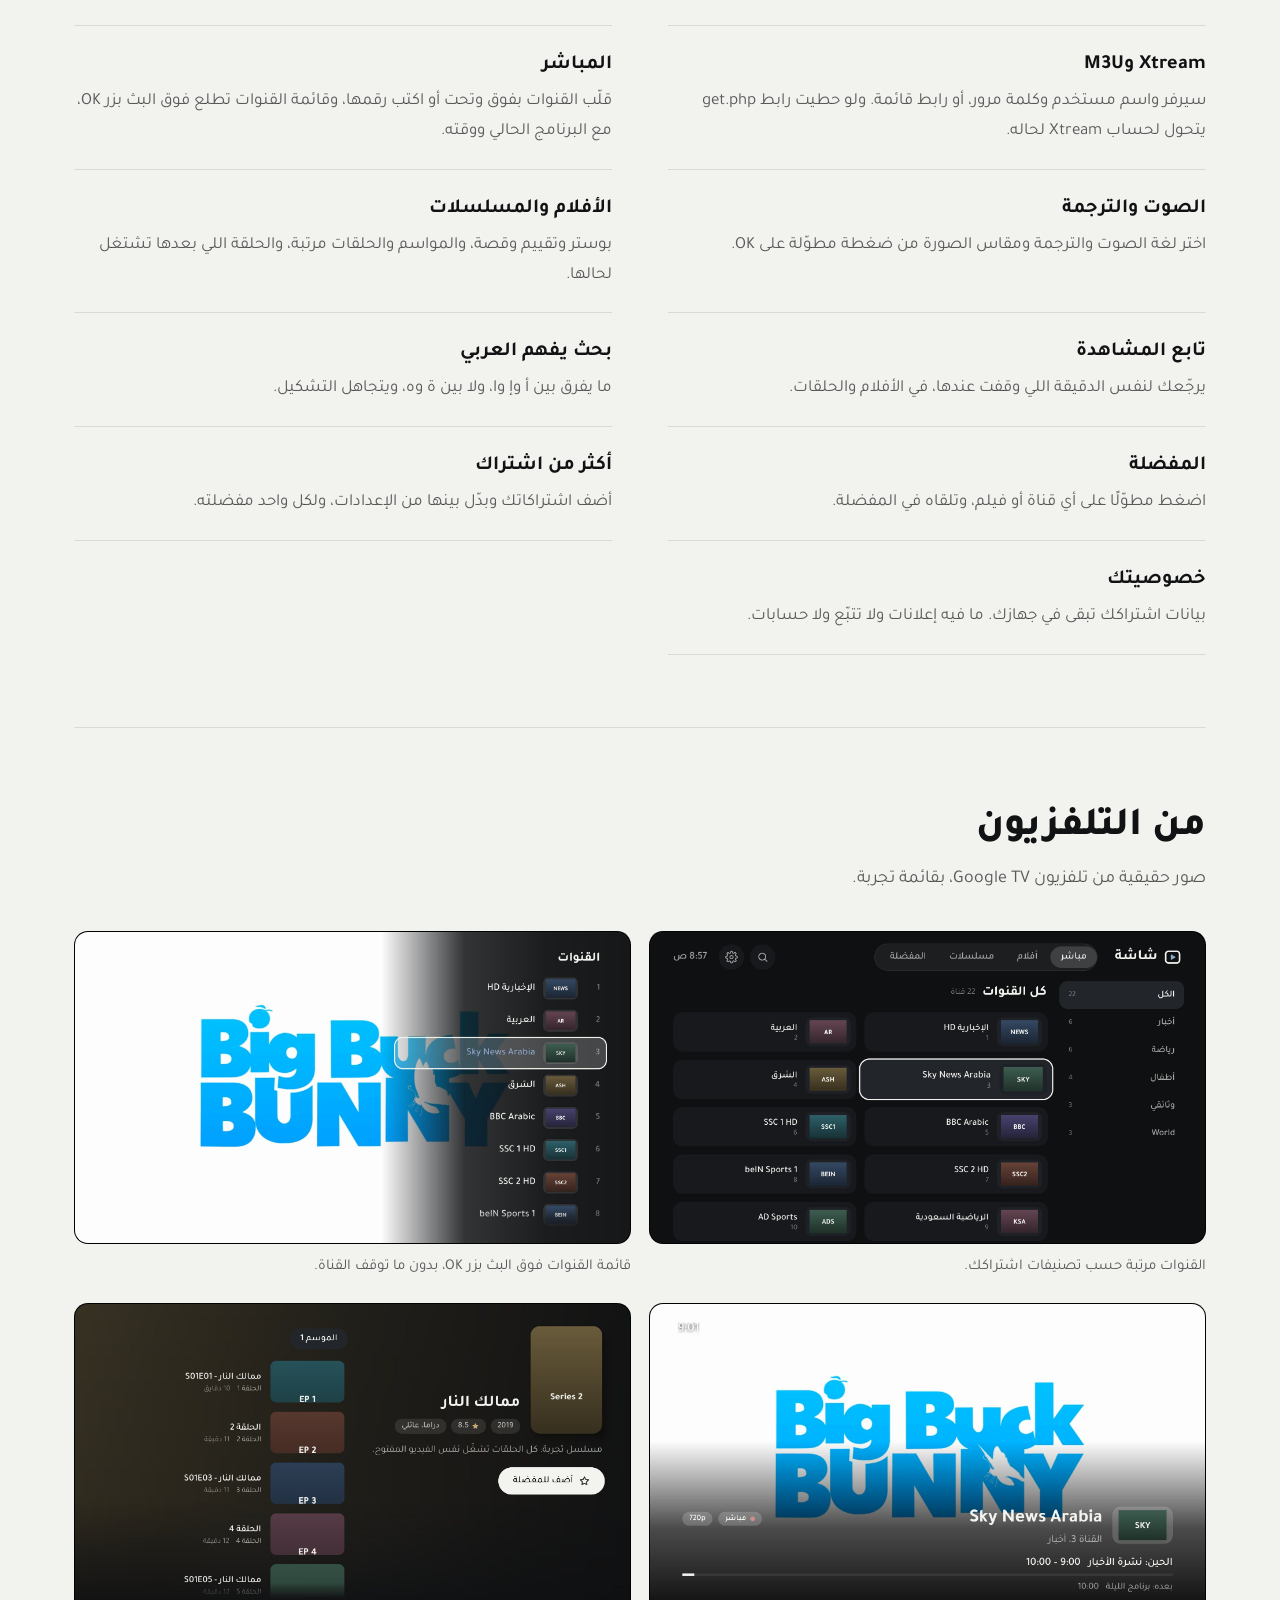
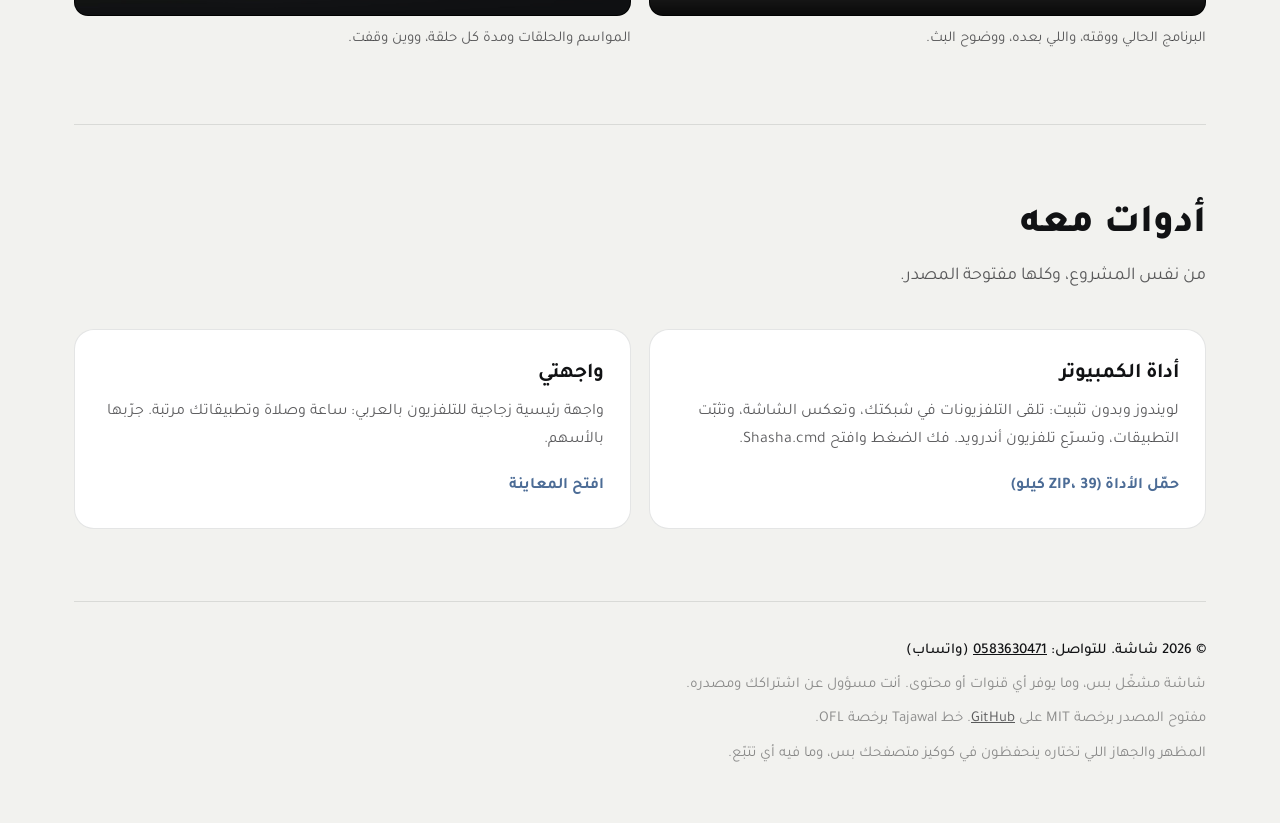
==== commit a9bfe58c: "Site: download the PC tool as a ZIP The card now downloads Shasha-PC.zip from the pc-1.0 release ins" ====
--- a/docs/index.html
+++ b/docs/index.html
@@ -235,7 +235,7 @@
       <h2>أدوات معه</h2>
       <p class="sub">من نفس المشروع، وكلها مفتوحة المصدر.</p>
       <div class="more">
-        <a class="card" href="https://github.com/saadharazi/shasha/tree/main/pc"><b>أداة الكمبيوتر</b><p>لويندوز وبدون تثبيت: تلقى التلفزيونات في شبكتك، وتعكس الشاشة، وتثبّت التطبيقات، وتسرّع تلفزيون أندرويد.</p><span>حمّلها من GitHub</span></a>
+        <a class="card" href="https://github.com/saadharazi/shasha/releases/download/pc-1.0/Shasha-PC.zip" download><b>أداة الكمبيوتر</b><p>لويندوز وبدون تثبيت: تلقى التلفزيونات في شبكتك، وتعكس الشاشة، وتثبّت التطبيقات، وتسرّع تلفزيون أندرويد. فك الضغط وافتح Shasha.cmd.</p><span>حمّل الأداة (ZIP، 39 كيلو)</span></a>
         <a class="card" href="preview/"><b>واجهتي</b><p>واجهة رئيسية زجاجية للتلفزيون بالعربي: ساعة وصلاة وتطبيقاتك مرتبة. جرّبها بالأسهم.</p><span>افتح المعاينة</span></a>
       </div>
     </section>
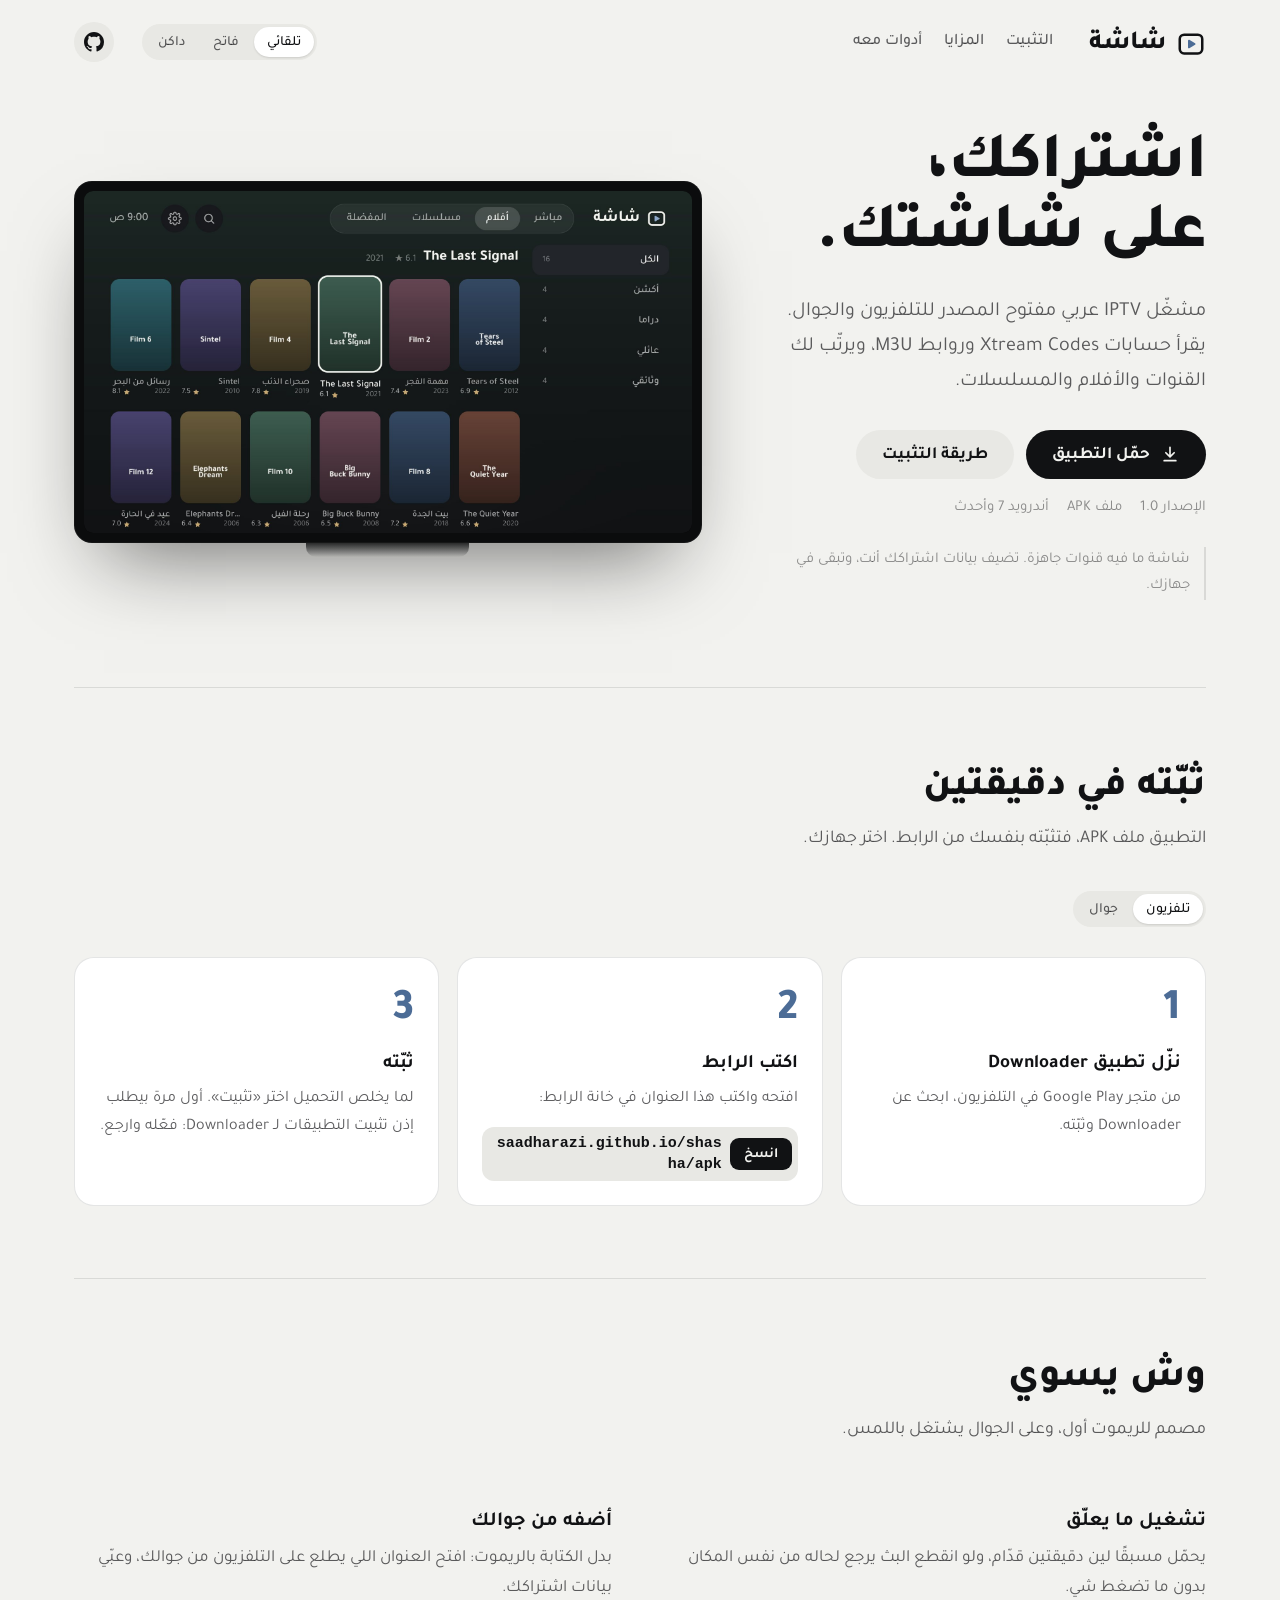
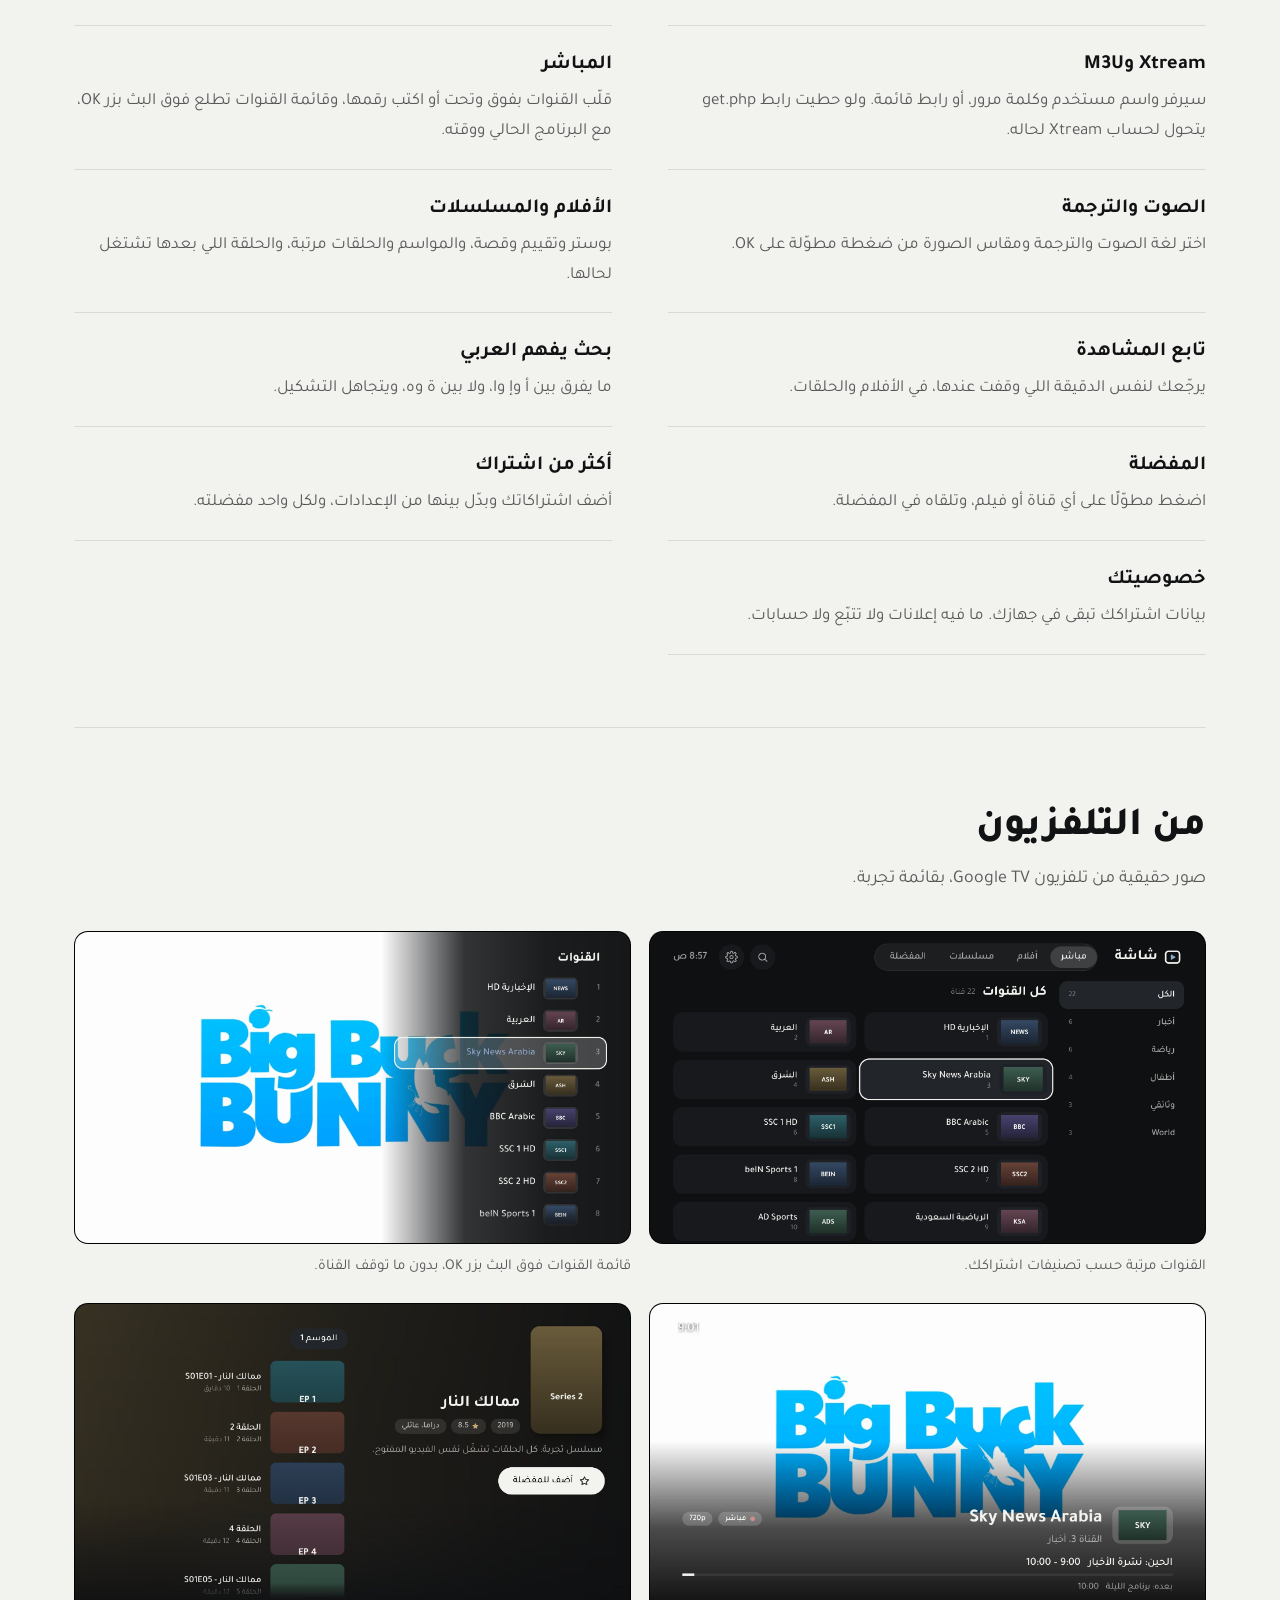
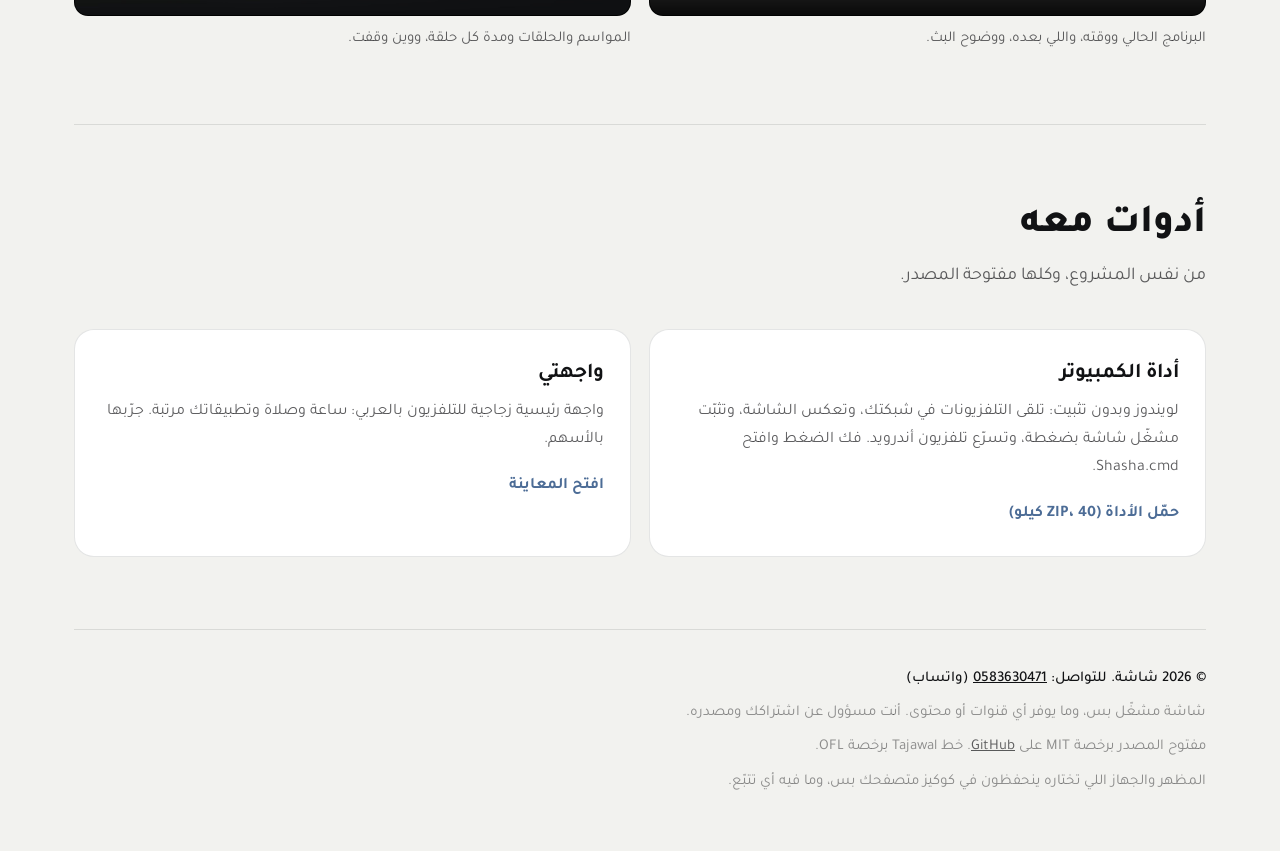
==== commit a52058e2: "Site: link the PC tool 1.1 ZIP Co-Authored-By: Claude Opus 5.5 <noreply@anthropic.com>" ====
--- a/docs/index.html
+++ b/docs/index.html
@@ -235,7 +235,7 @@
       <h2>أدوات معه</h2>
       <p class="sub">من نفس المشروع، وكلها مفتوحة المصدر.</p>
       <div class="more">
-        <a class="card" href="https://github.com/saadharazi/shasha/releases/download/pc-1.0/Shasha-PC.zip" download><b>أداة الكمبيوتر</b><p>لويندوز وبدون تثبيت: تلقى التلفزيونات في شبكتك، وتعكس الشاشة، وتثبّت التطبيقات، وتسرّع تلفزيون أندرويد. فك الضغط وافتح Shasha.cmd.</p><span>حمّل الأداة (ZIP، 39 كيلو)</span></a>
+        <a class="card" href="https://github.com/saadharazi/shasha/releases/download/pc-1.1/Shasha-PC.zip" download><b>أداة الكمبيوتر</b><p>لويندوز وبدون تثبيت: تلقى التلفزيونات في شبكتك، وتعكس الشاشة، وتثبّت مشغّل شاشة بضغطة، وتسرّع تلفزيون أندرويد. فك الضغط وافتح Shasha.cmd.</p><span>حمّل الأداة (ZIP، 40 كيلو)</span></a>
         <a class="card" href="preview/"><b>واجهتي</b><p>واجهة رئيسية زجاجية للتلفزيون بالعربي: ساعة وصلاة وتطبيقاتك مرتبة. جرّبها بالأسهم.</p><span>افتح المعاينة</span></a>
       </div>
     </section>
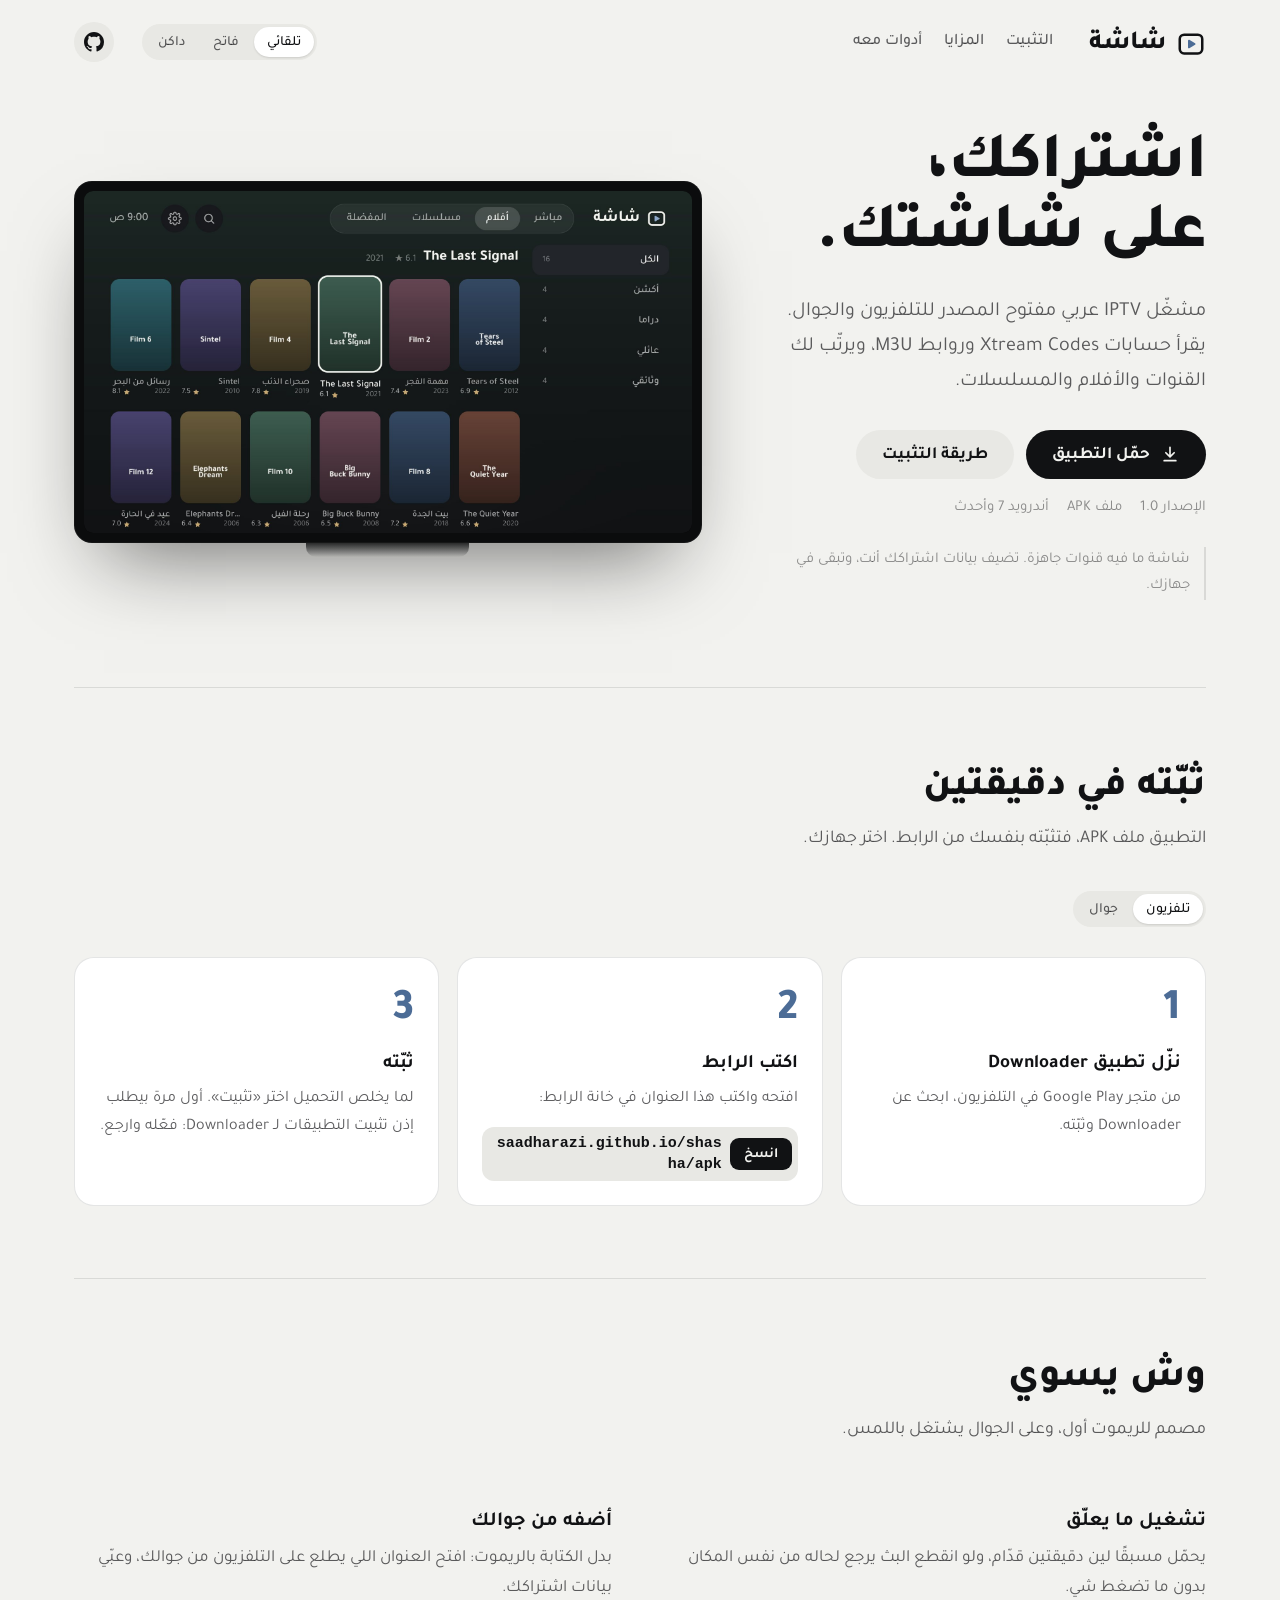
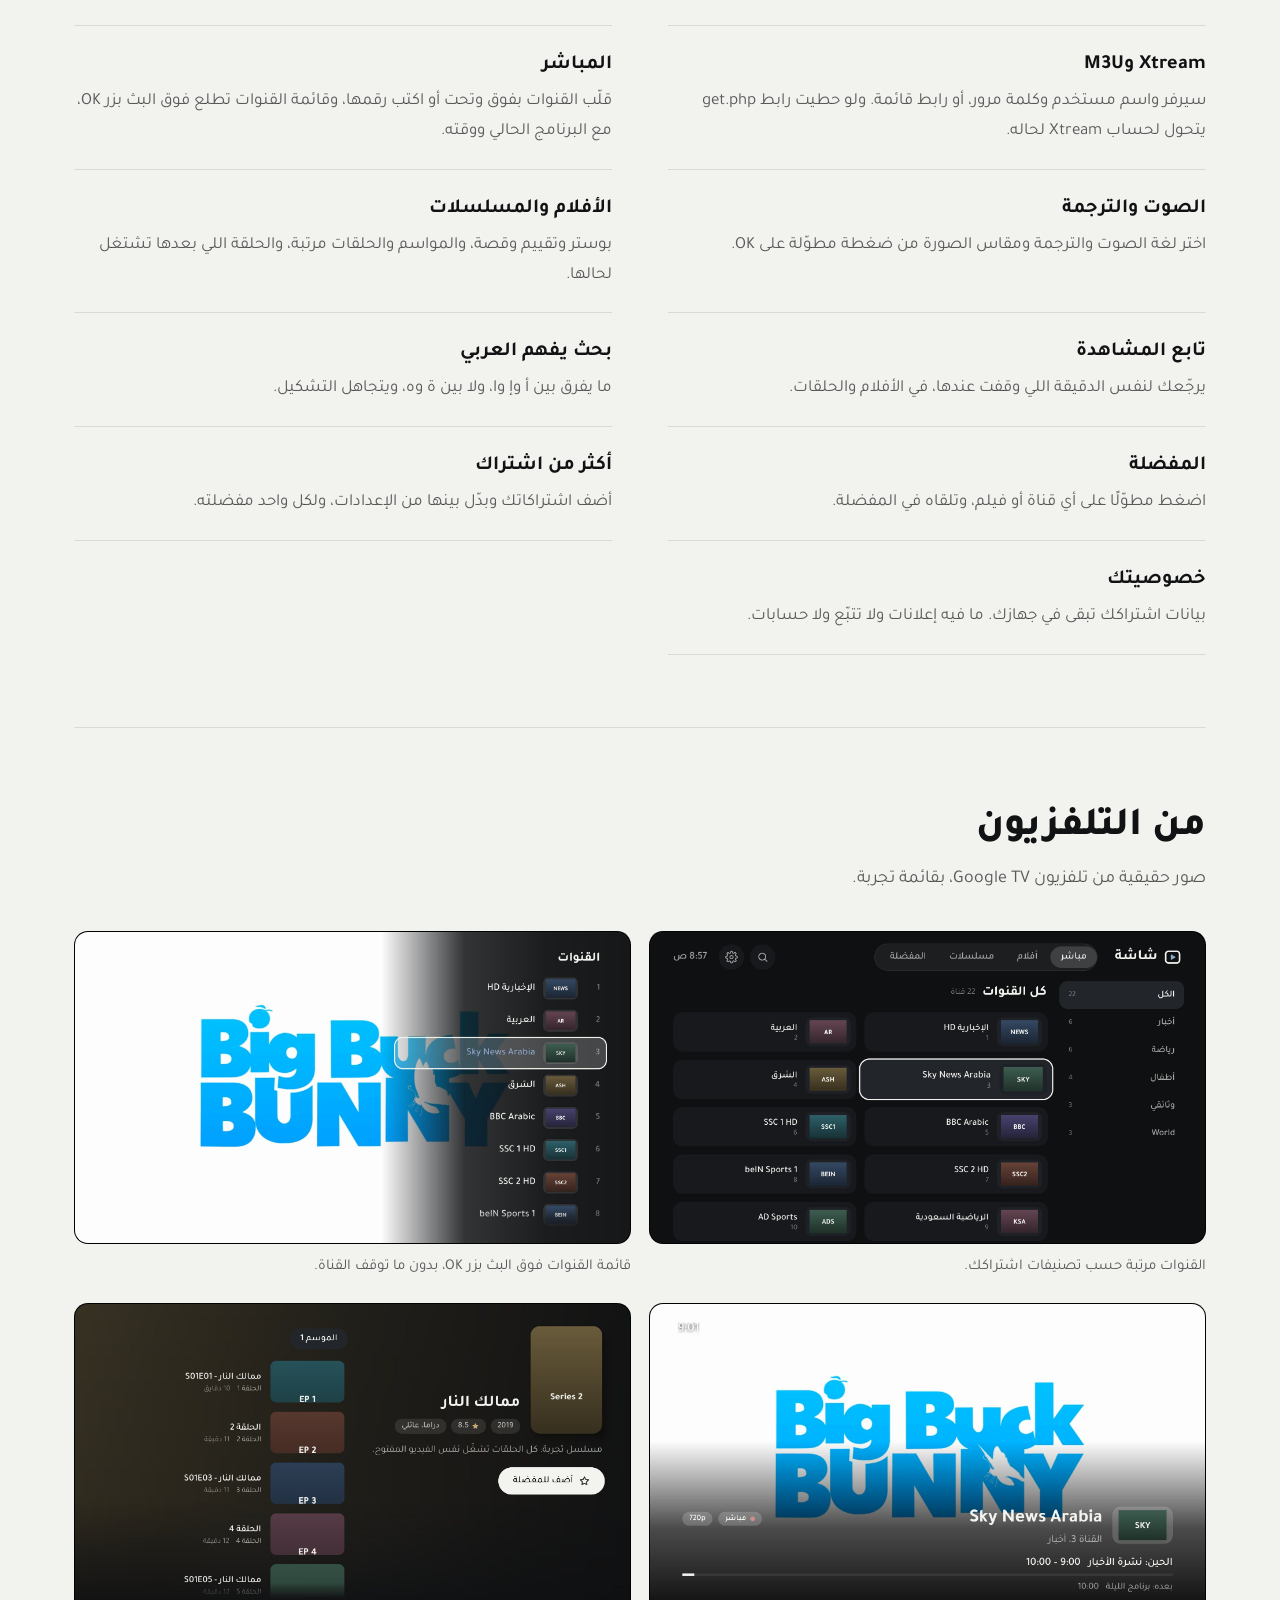
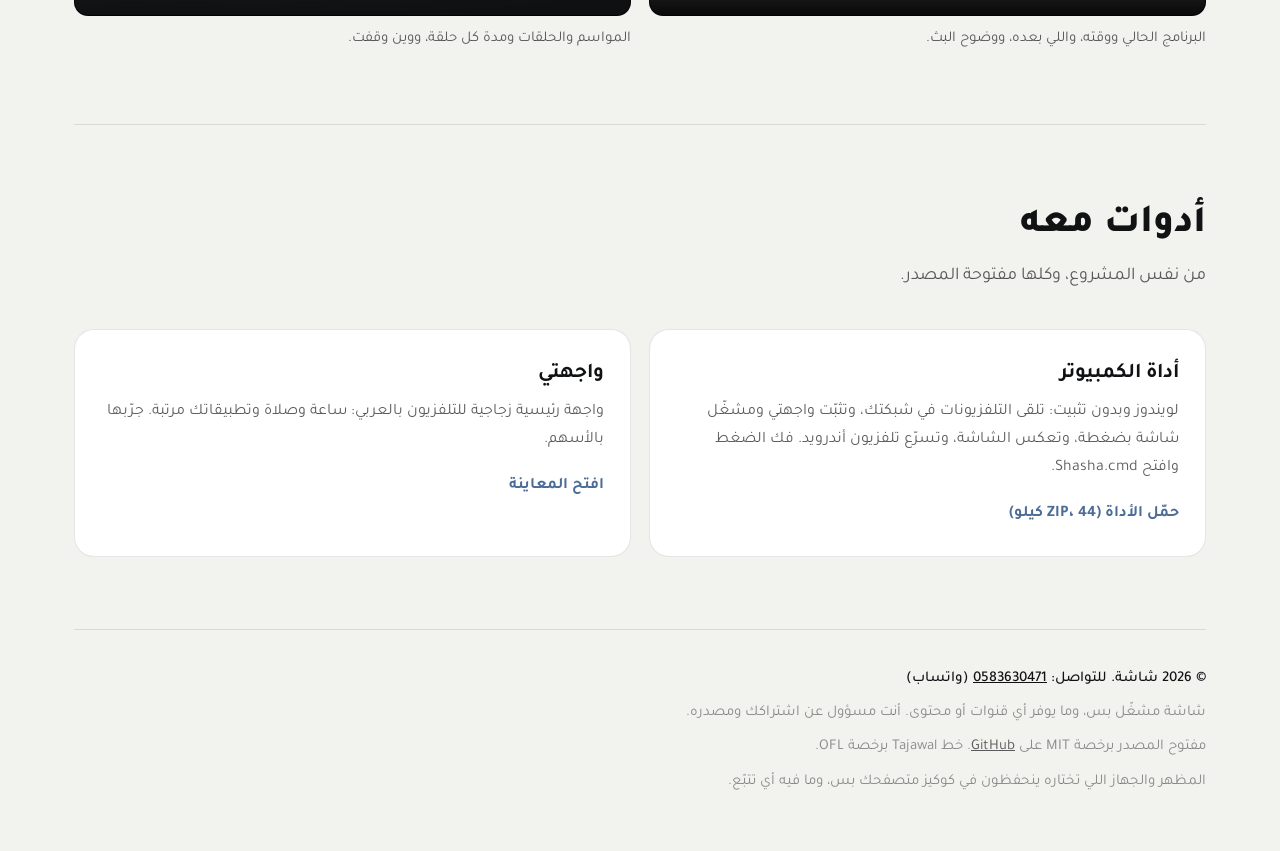
==== commit 515ffb8c: "Site: link the PC tool 1.2 ZIP Co-Authored-By: Claude Opus 5.5 <noreply@anthropic.com>" ====
--- a/docs/index.html
+++ b/docs/index.html
@@ -235,7 +235,7 @@
       <h2>أدوات معه</h2>
       <p class="sub">من نفس المشروع، وكلها مفتوحة المصدر.</p>
       <div class="more">
-        <a class="card" href="https://github.com/saadharazi/shasha/releases/download/pc-1.1/Shasha-PC.zip" download><b>أداة الكمبيوتر</b><p>لويندوز وبدون تثبيت: تلقى التلفزيونات في شبكتك، وتعكس الشاشة، وتثبّت مشغّل شاشة بضغطة، وتسرّع تلفزيون أندرويد. فك الضغط وافتح Shasha.cmd.</p><span>حمّل الأداة (ZIP، 40 كيلو)</span></a>
+        <a class="card" href="https://github.com/saadharazi/shasha/releases/download/pc-1.2/Shasha-PC.zip" download><b>أداة الكمبيوتر</b><p>لويندوز وبدون تثبيت: تلقى التلفزيونات في شبكتك، وتثبّت واجهتي ومشغّل شاشة بضغطة، وتعكس الشاشة، وتسرّع تلفزيون أندرويد. فك الضغط وافتح Shasha.cmd.</p><span>حمّل الأداة (ZIP، 44 كيلو)</span></a>
         <a class="card" href="preview/"><b>واجهتي</b><p>واجهة رئيسية زجاجية للتلفزيون بالعربي: ساعة وصلاة وتطبيقاتك مرتبة. جرّبها بالأسهم.</p><span>افتح المعاينة</span></a>
       </div>
     </section>
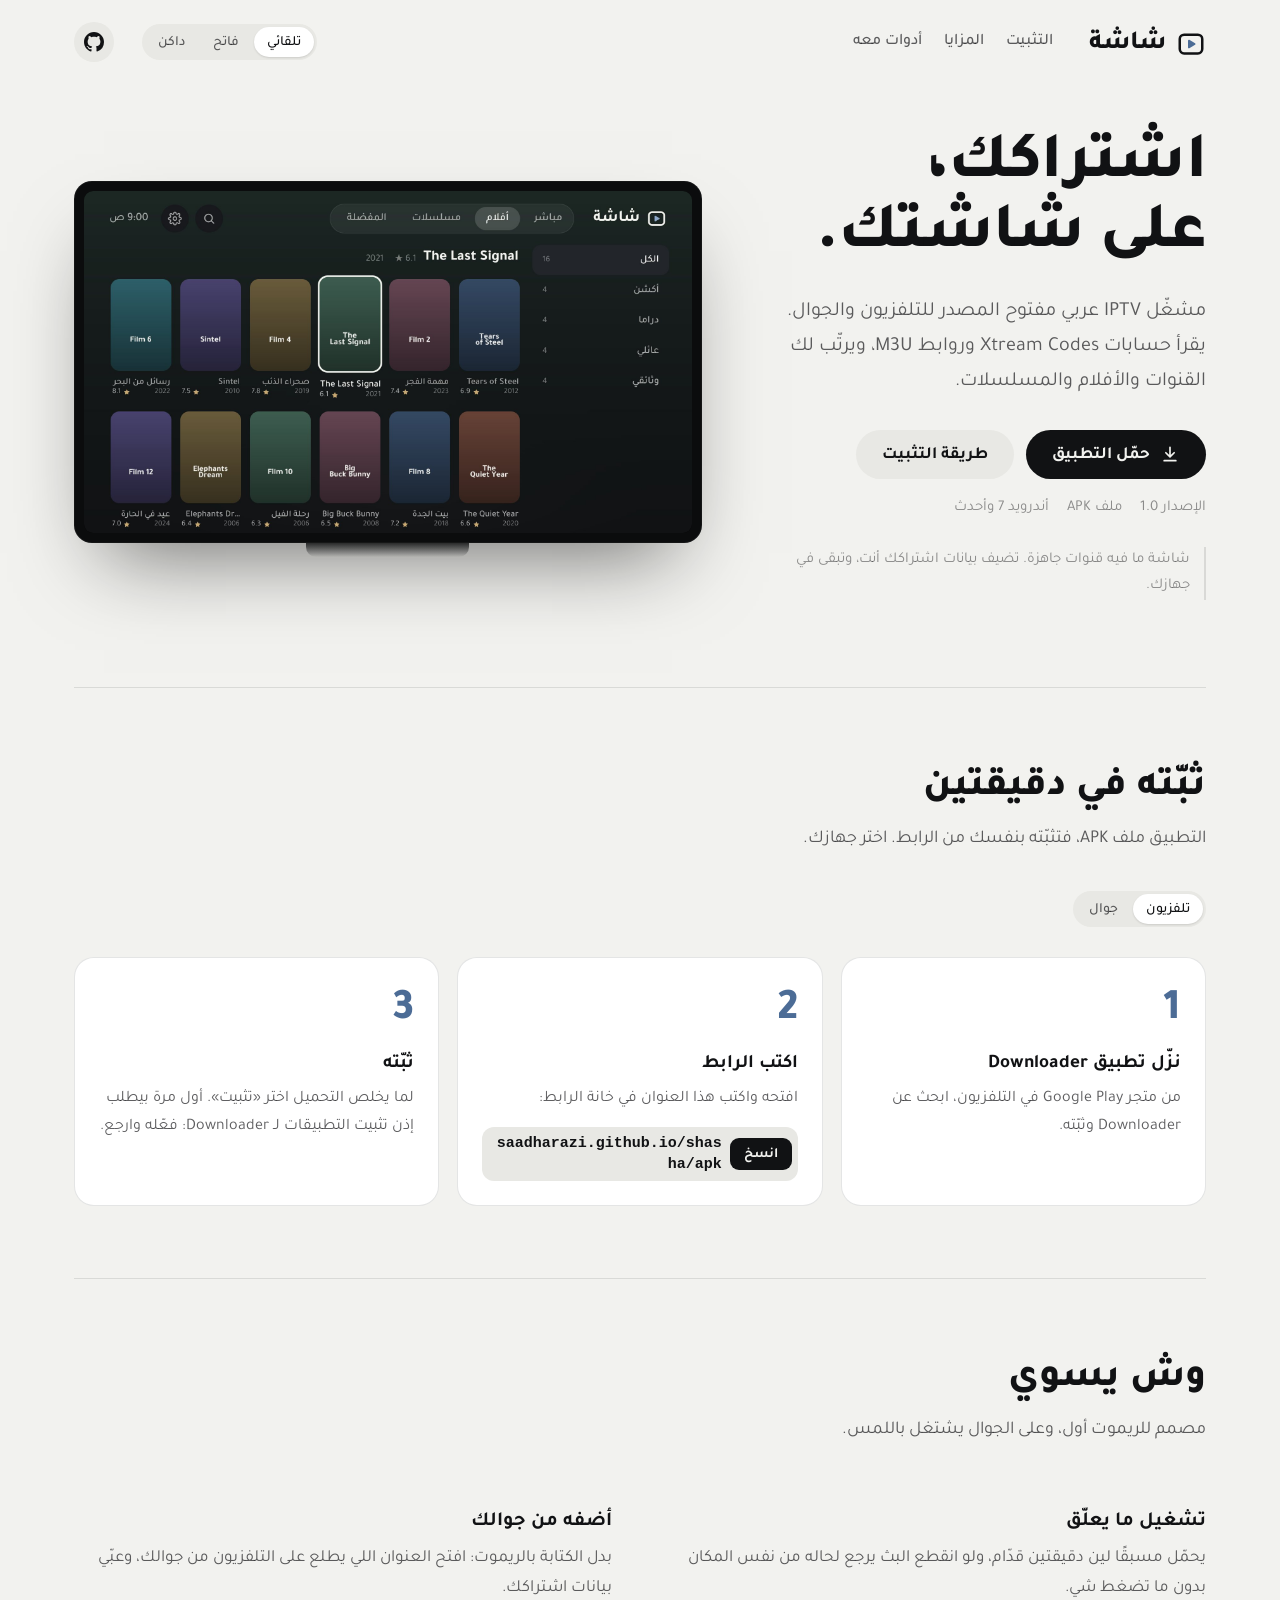
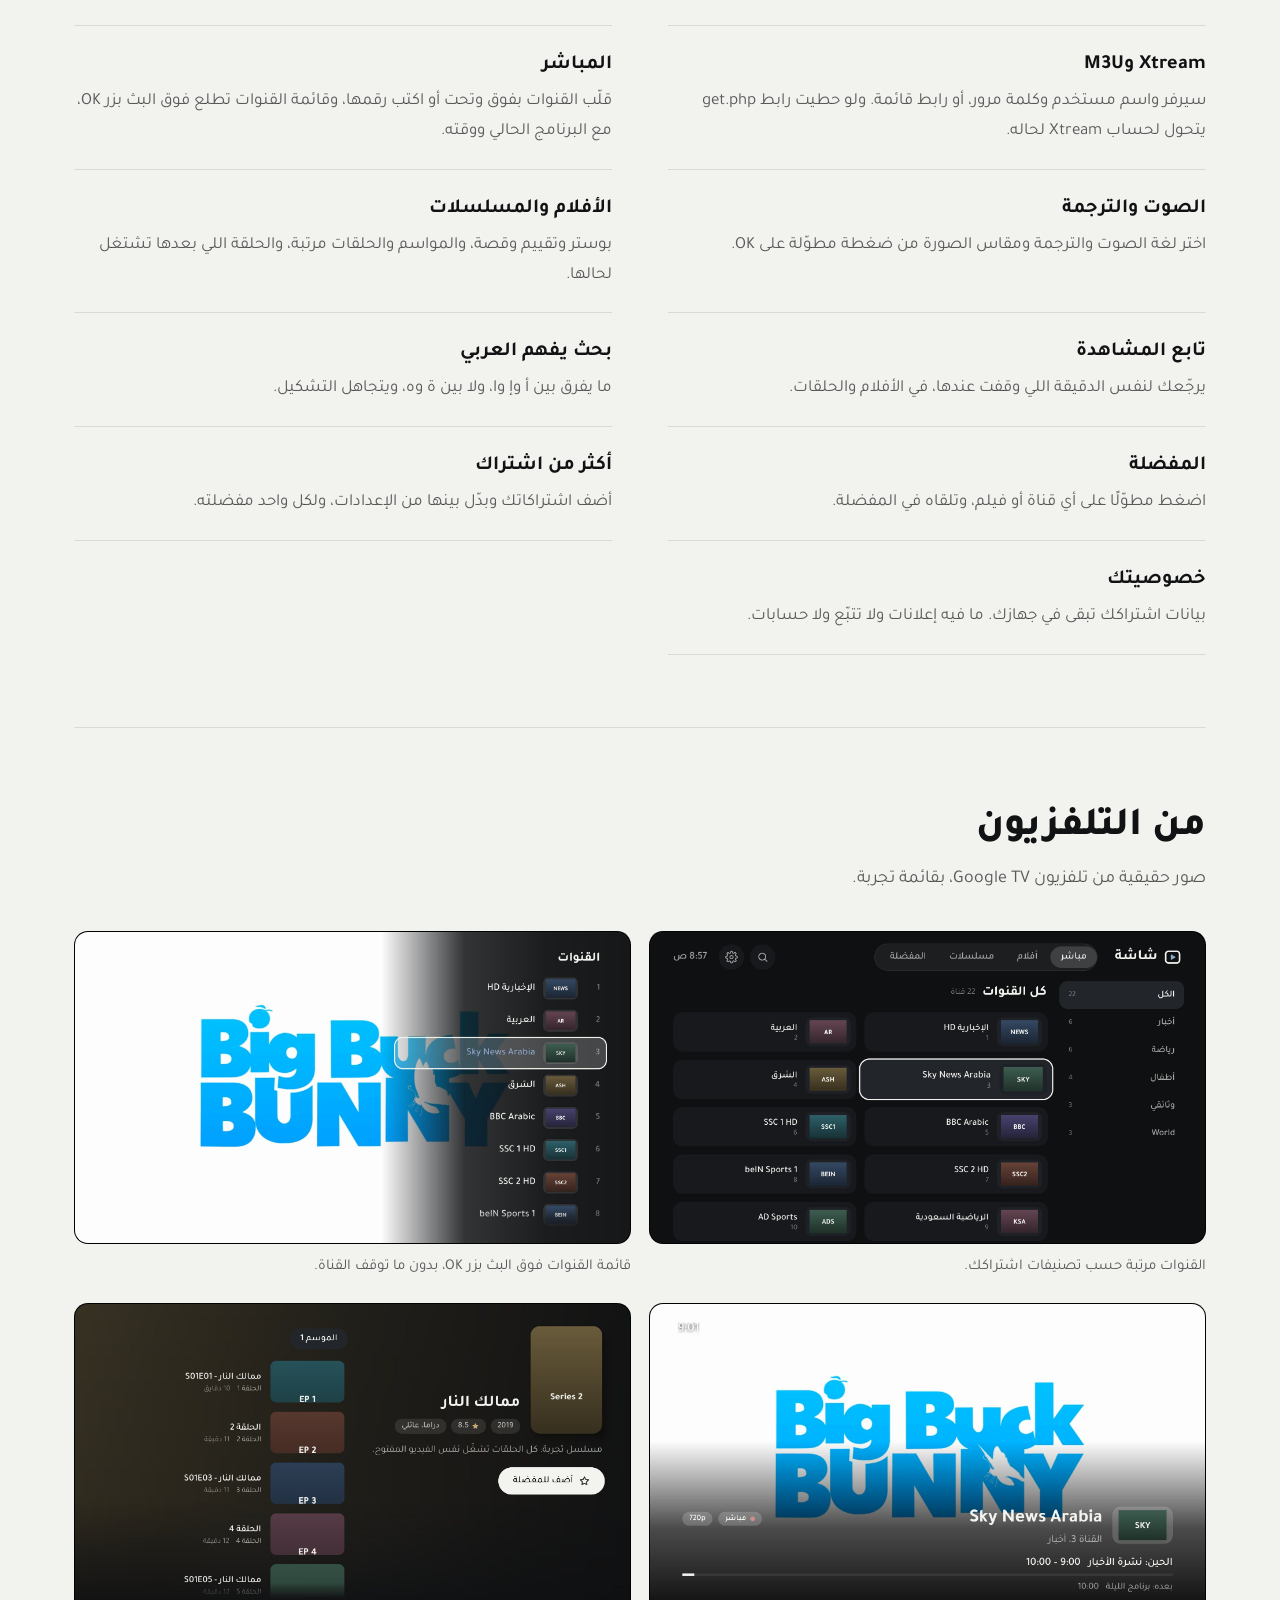
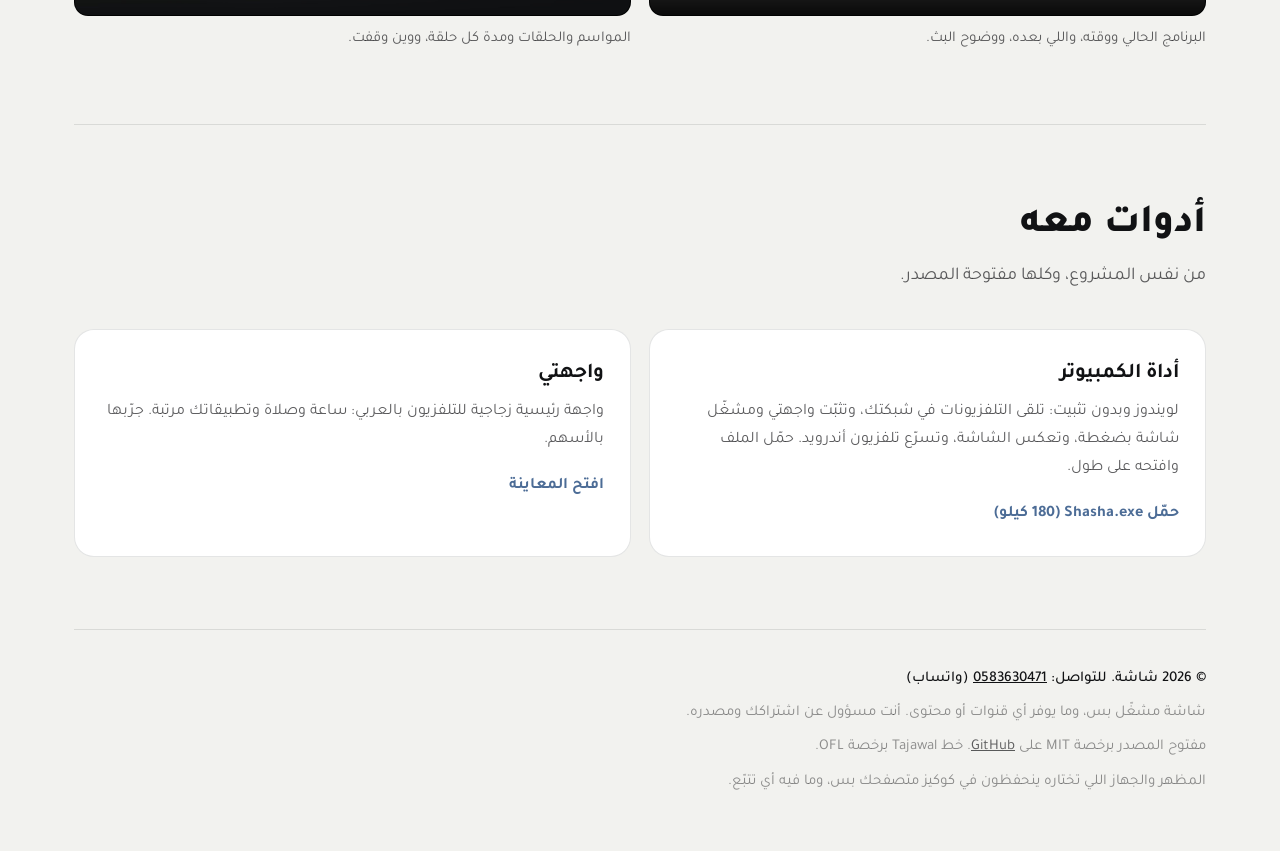
==== commit e4a2906a: "PC tool 1.3: one Shasha.exe instead of a ZIP A small C# launcher (built with the compiler that ships" ====
--- a/docs/index.html
+++ b/docs/index.html
@@ -235,7 +235,7 @@
       <h2>أدوات معه</h2>
       <p class="sub">من نفس المشروع، وكلها مفتوحة المصدر.</p>
       <div class="more">
-        <a class="card" href="https://github.com/saadharazi/shasha/releases/download/pc-1.2/Shasha-PC.zip" download><b>أداة الكمبيوتر</b><p>لويندوز وبدون تثبيت: تلقى التلفزيونات في شبكتك، وتثبّت واجهتي ومشغّل شاشة بضغطة، وتعكس الشاشة، وتسرّع تلفزيون أندرويد. فك الضغط وافتح Shasha.cmd.</p><span>حمّل الأداة (ZIP، 44 كيلو)</span></a>
+        <a class="card" href="https://github.com/saadharazi/shasha/releases/download/pc-1.3/Shasha.exe" download><b>أداة الكمبيوتر</b><p>لويندوز وبدون تثبيت: تلقى التلفزيونات في شبكتك، وتثبّت واجهتي ومشغّل شاشة بضغطة، وتعكس الشاشة، وتسرّع تلفزيون أندرويد. حمّل الملف وافتحه على طول.</p><span>حمّل Shasha.exe (180 كيلو)</span></a>
         <a class="card" href="preview/"><b>واجهتي</b><p>واجهة رئيسية زجاجية للتلفزيون بالعربي: ساعة وصلاة وتطبيقاتك مرتبة. جرّبها بالأسهم.</p><span>افتح المعاينة</span></a>
       </div>
     </section>
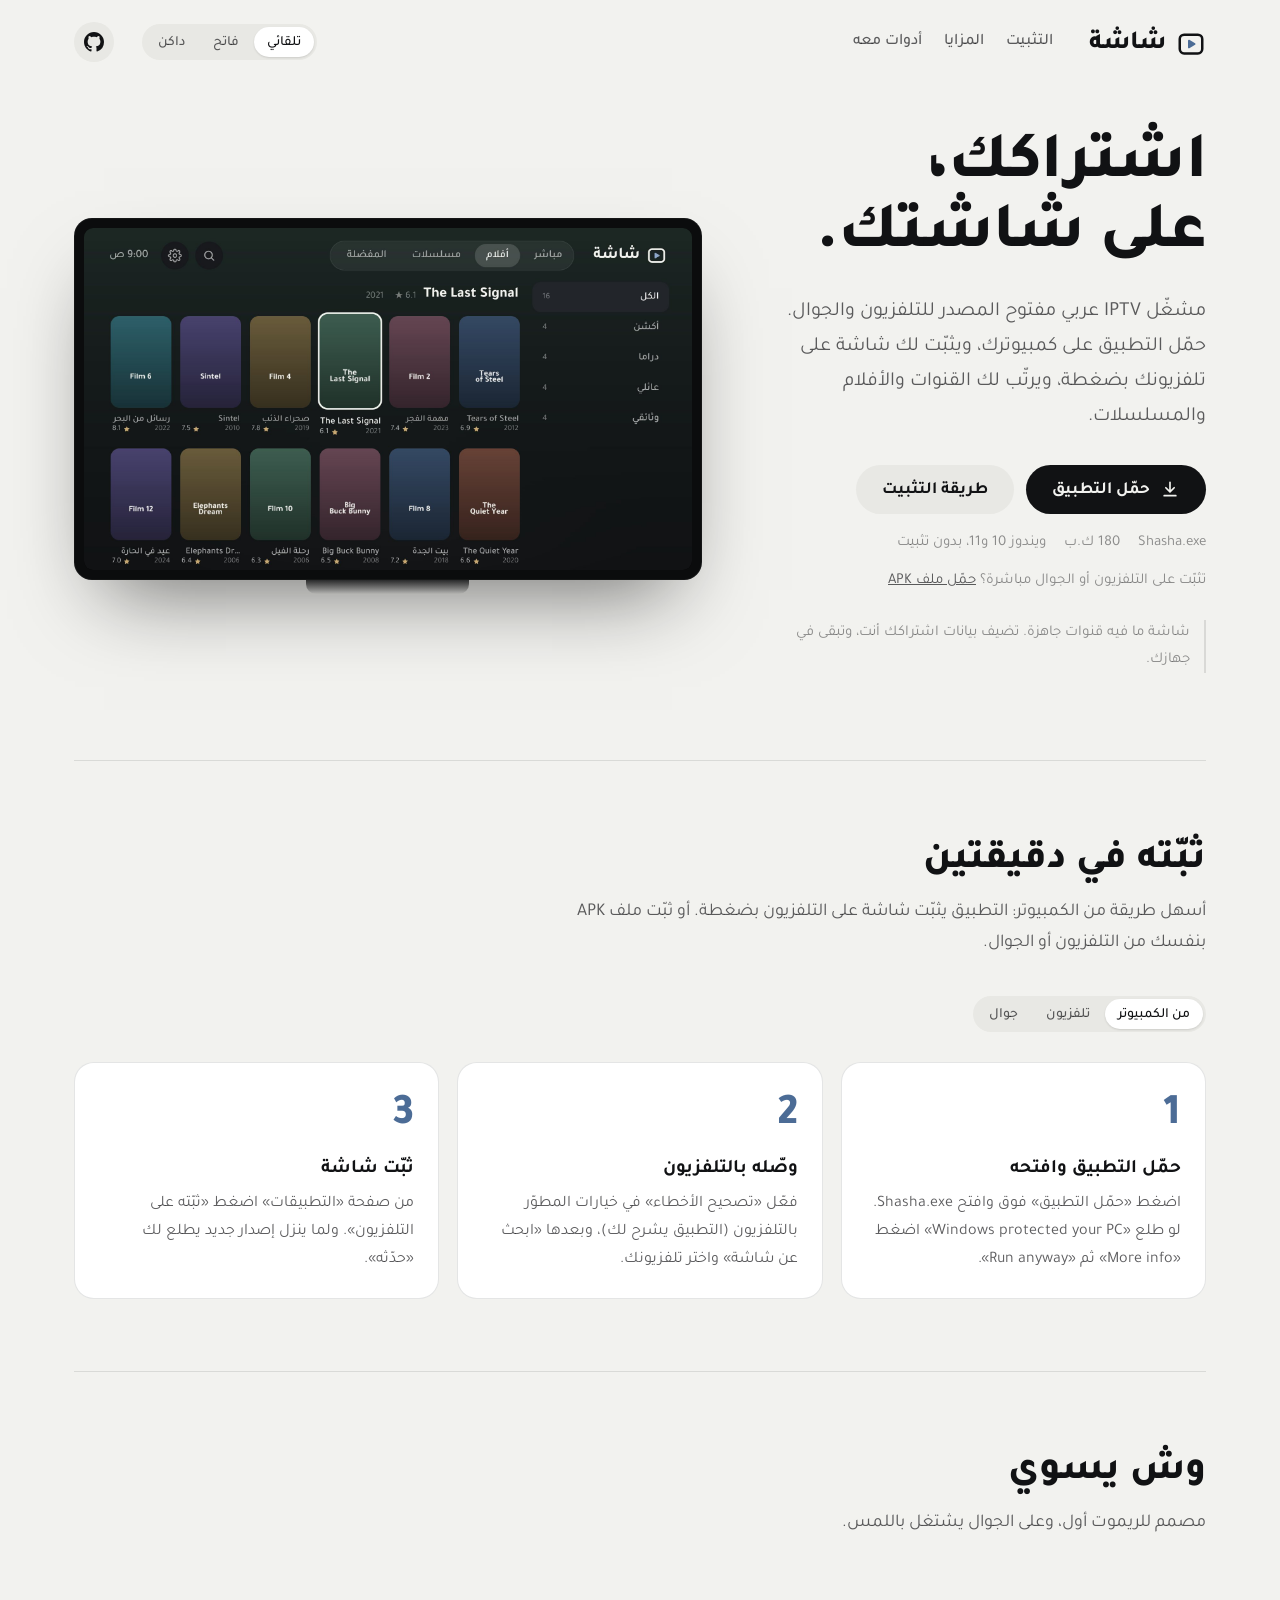
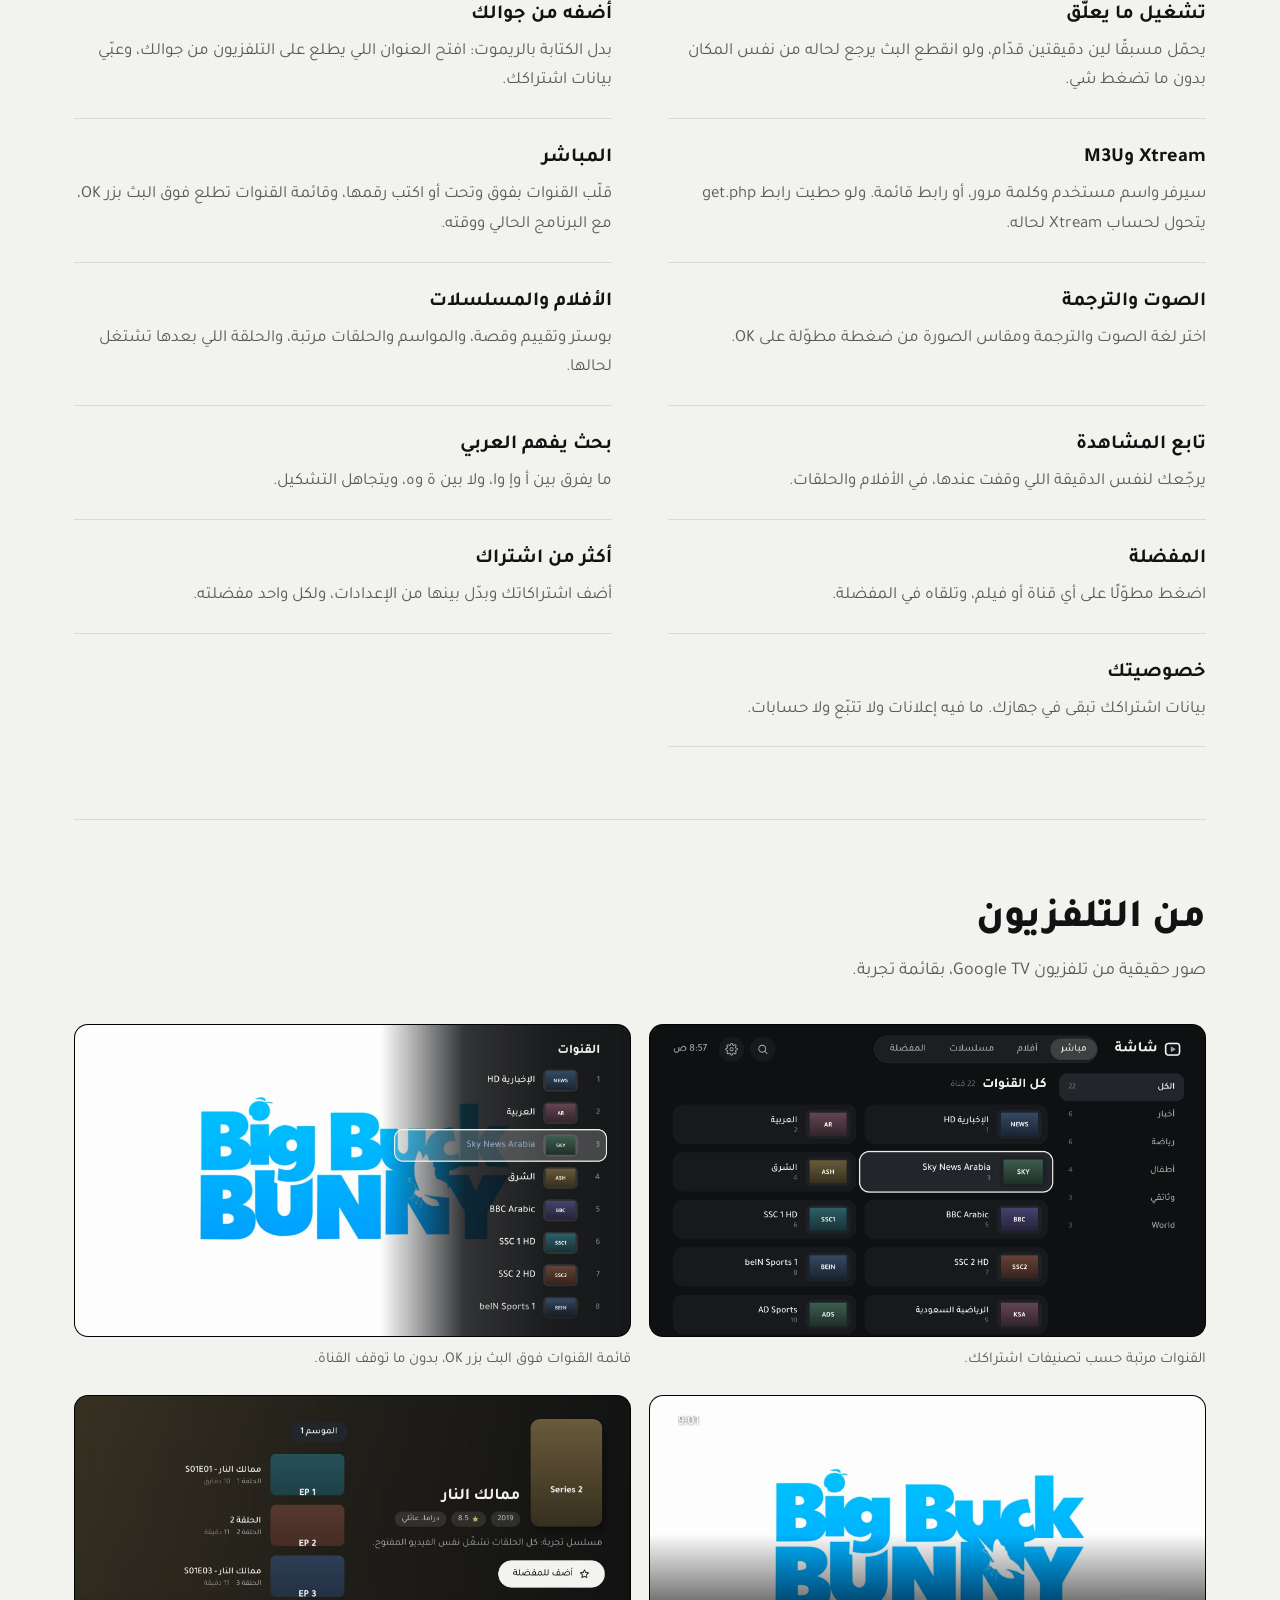
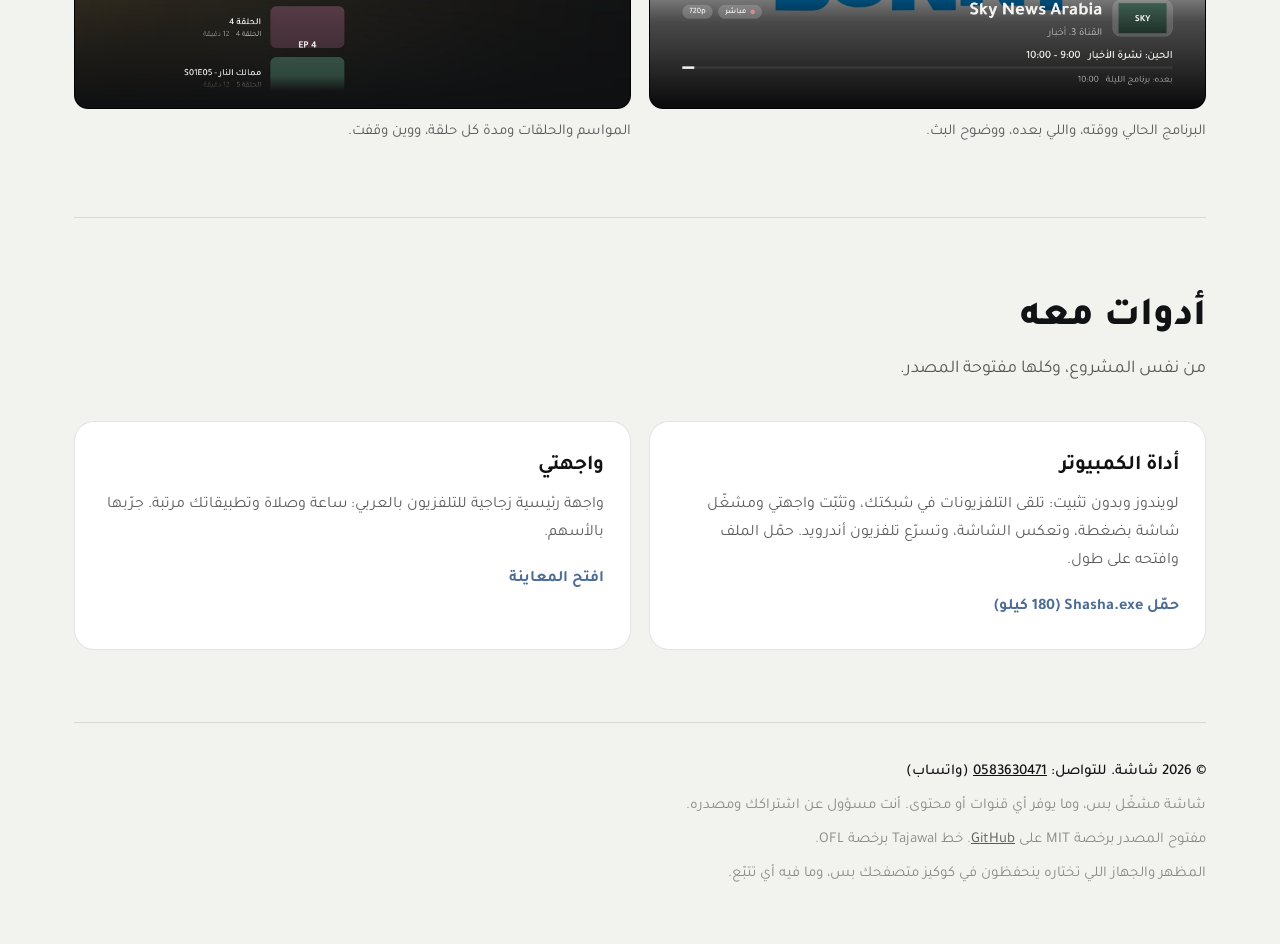
==== commit dc41588b: "Site: the main download button gets Shasha.exe "حمّل التطبيق" now downloads the PC app, which instal" ====
--- a/docs/index.html
+++ b/docs/index.html
@@ -65,6 +65,8 @@
   .btn.primary:hover { background: var(--accent); color: var(--on-accent); }
   .btn.quiet { background: var(--raised); color: var(--ink); }
   .meta { display: flex; flex-wrap: wrap; gap: 6px 18px; margin-top: 16px; font-size: 15px; color: var(--ink-3); }
+  .alt { margin: 12px 0 0; font-size: 15px; color: var(--ink-3); }
+  .alt a { color: var(--ink-2); }
   .fine { margin-top: 26px; font-size: 15px; color: var(--ink-3); border-inline-start: 2px solid var(--line); padding-inline-start: 14px; }
 
   .tv { position: relative; direction: ltr; }
@@ -165,15 +167,16 @@
     <div class="hero">
       <div>
         <h1>اشتراكك،<br>على شاشتك.</h1>
-        <p class="lead">مشغّل IPTV عربي مفتوح المصدر للتلفزيون والجوال. يقرأ حسابات Xtream Codes وروابط M3U، ويرتّب لك القنوات والأفلام والمسلسلات.</p>
+        <p class="lead">مشغّل IPTV عربي مفتوح المصدر للتلفزيون والجوال. حمّل التطبيق على كمبيوترك، ويثبّت لك شاشة على تلفزيونك بضغطة، ويرتّب لك القنوات والأفلام والمسلسلات.</p>
         <div class="cta">
-          <a class="btn primary" id="download" href="https://github.com/saadharazi/shasha/releases/latest/download/shasha.apk">
+          <a class="btn primary" id="download" href="https://github.com/saadharazi/shasha/releases/download/pc-1.3/Shasha.exe" download>
             <svg viewBox="0 0 24 24" fill="none" stroke="currentColor" stroke-width="2" stroke-linecap="round" stroke-linejoin="round" aria-hidden="true"><path d="M12 4v11M7 10.5l5 5 5-5M5 20h14"/></svg>
             حمّل التطبيق
           </a>
           <a class="btn quiet" href="#install">طريقة التثبيت</a>
         </div>
-        <div class="meta"><span id="ver">الإصدار 1.0</span><span id="size">ملف APK</span><span>أندرويد 7 وأحدث</span></div>
+        <div class="meta"><span>Shasha.exe</span><span>180 ك.ب</span><span>ويندوز 10 و11، بدون تثبيت</span></div>
+        <p class="alt">تثبّت على التلفزيون أو الجوال مباشرة؟ <a id="apkLink" href="https://github.com/saadharazi/shasha/releases/latest/download/shasha.apk">حمّل ملف APK</a> <span id="apkMeta"></span></p>
         <p class="fine">شاشة ما فيه قنوات جاهزة. تضيف بيانات اشتراكك أنت، وتبقى في جهازك.</p>
       </div>
       <div class="tv" aria-label="شاشة على التلفزيون">
@@ -184,11 +187,17 @@
 
     <section id="install">
       <h2>ثبّته في دقيقتين</h2>
-      <p class="sub">التطبيق ملف APK، فتثبّته بنفسك من الرابط. اختر جهازك.</p>
+      <p class="sub">أسهل طريقة من الكمبيوتر: التطبيق يثبّت شاشة على التلفزيون بضغطة. أو ثبّت ملف APK بنفسك من التلفزيون أو الجوال.</p>
       <div class="seg tabs" role="group" aria-label="الجهاز" id="device">
+        <button type="button" data-v="pc">من الكمبيوتر</button>
         <button type="button" data-v="tv">تلفزيون</button>
         <button type="button" data-v="phone">جوال</button>
       </div>
+      <ol class="steps" data-for="pc">
+        <li><b>حمّل التطبيق وافتحه</b><p>اضغط «حمّل التطبيق» فوق وافتح Shasha.exe. لو طلع «Windows protected your PC» اضغط «More info» ثم «Run anyway».</p></li>
+        <li><b>وصّله بالتلفزيون</b><p>فعّل «تصحيح الأخطاء» في خيارات المطوّر بالتلفزيون (التطبيق يشرح لك)، وبعدها «ابحث عن شاشة» واختر تلفزيونك.</p></li>
+        <li><b>ثبّت شاشة</b><p>من صفحة «التطبيقات» اضغط «ثبّته على التلفزيون». ولما ينزل إصدار جديد يطلع لك «حدّثه».</p></li>
+      </ol>
       <ol class="steps" data-for="tv">
         <li><b>نزّل تطبيق Downloader</b><p>من متجر Google Play في التلفزيون، ابحث عن Downloader وثبّته.</p></li>
         <li><b>اكتب الرابط</b><p>افتحه واكتب هذا العنوان في خانة الرابط:</p>
@@ -196,7 +205,7 @@
         <li><b>ثبّته</b><p>لما يخلص التحميل اختر «تثبيت». أول مرة بيطلب إذن تثبيت التطبيقات لـ Downloader: فعّله وارجع.</p></li>
       </ol>
       <ol class="steps" data-for="phone" hidden>
-        <li><b>حمّل الملف</b><p>اضغط «حمّل التطبيق» فوق من جوالك.</p></li>
+        <li><b>حمّل الملف</b><p>اضغط «حمّل ملف APK» فوق من جوالك.</p></li>
         <li><b>افتحه</b><p>من التنبيهات أو من مجلد التنزيلات.</p></li>
         <li><b>ثبّته</b><p>لو طلب إذن تثبيت التطبيقات للمتصفح، فعّله وارجع، وبعدها اضغط «تثبيت».</p></li>
       </ol>
@@ -265,7 +274,8 @@
     if (v === 'auto') document.documentElement.removeAttribute('data-theme');
     else document.documentElement.setAttribute('data-theme', v);
   });
-  var guess = /Android TV|AFT|BRAVIA|SMART-TV|GoogleTV/i.test(navigator.userAgent) || !/Mobi|Android|iPhone/i.test(navigator.userAgent) ? 'tv' : 'phone';
+  var ua = navigator.userAgent;
+  var guess = /Android TV|AFT|BRAVIA|SMART-TV|GoogleTV/i.test(ua) ? 'tv' : /Mobi|Android|iPhone|iPad/i.test(ua) ? 'phone' : 'pc';
   seg('device', 'device', guess, function (v) {
     document.querySelectorAll('ol.steps').forEach(function (o) { o.hidden = o.dataset.for !== v; });
   });
@@ -281,9 +291,8 @@
   // رقم آخر إصدار وحجمه من GitHub (لو ما رد، يبقى المكتوب)
   fetch('https://api.github.com/repos/saadharazi/shasha/releases/latest').then(function (r) { return r.ok ? r.json() : null; }).then(function (rel) {
     if (!rel) return;
-    document.getElementById('ver').textContent = 'الإصدار ' + rel.tag_name.replace(/^v/, '');
     var apk = (rel.assets || []).filter(function (a) { return /\.apk$/.test(a.name); })[0];
-    if (apk) document.getElementById('size').textContent = (apk.size / 1048576 < 1 ? Math.round(apk.size / 1024) + ' ك.ب' : (apk.size / 1048576).toFixed(1) + ' م.ب');
+    document.getElementById('apkMeta').textContent = '(الإصدار ' + rel.tag_name.replace(/^v/, '') + (apk ? '، ' + (apk.size / 1048576 < 1 ? Math.round(apk.size / 1024) + ' ك.ب' : (apk.size / 1048576).toFixed(1) + ' م.ب') : '') + '، أندرويد 7 وأحدث)';
   }).catch(function () {});
 </script>
 </body>
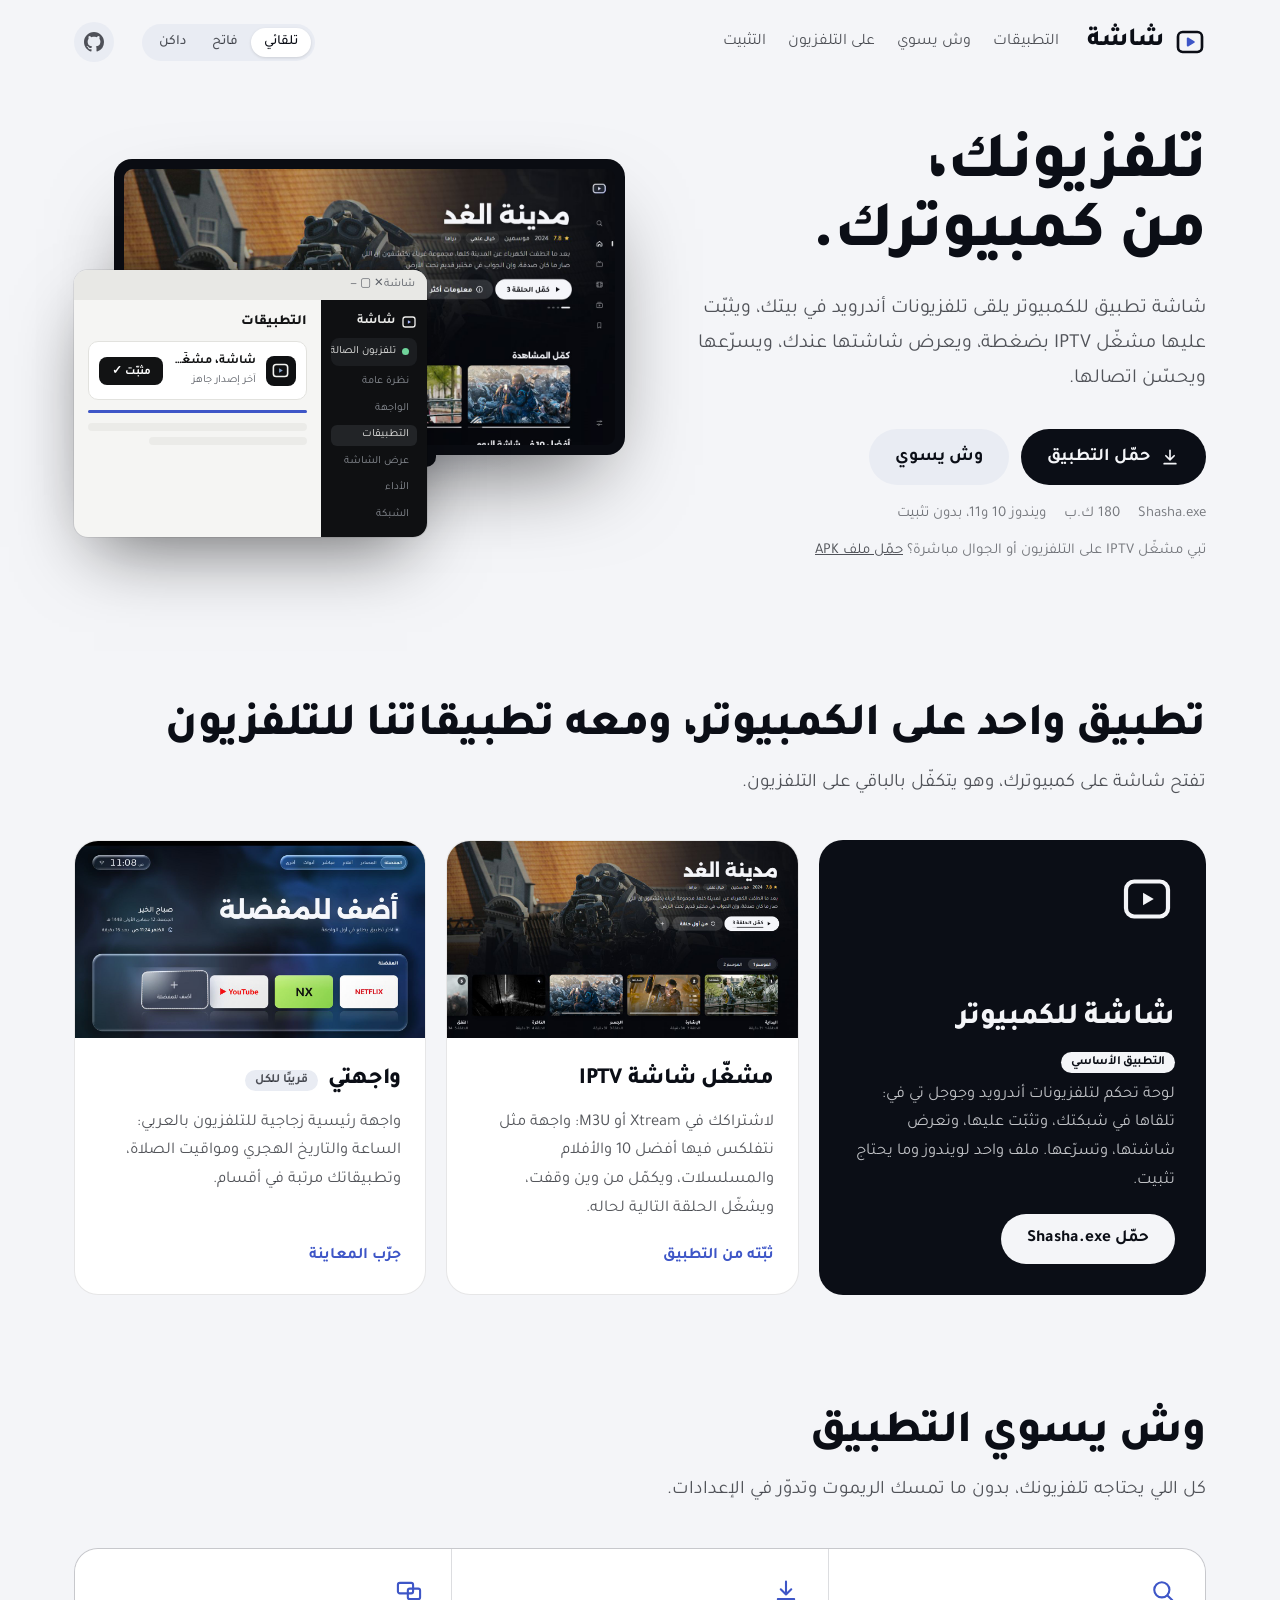
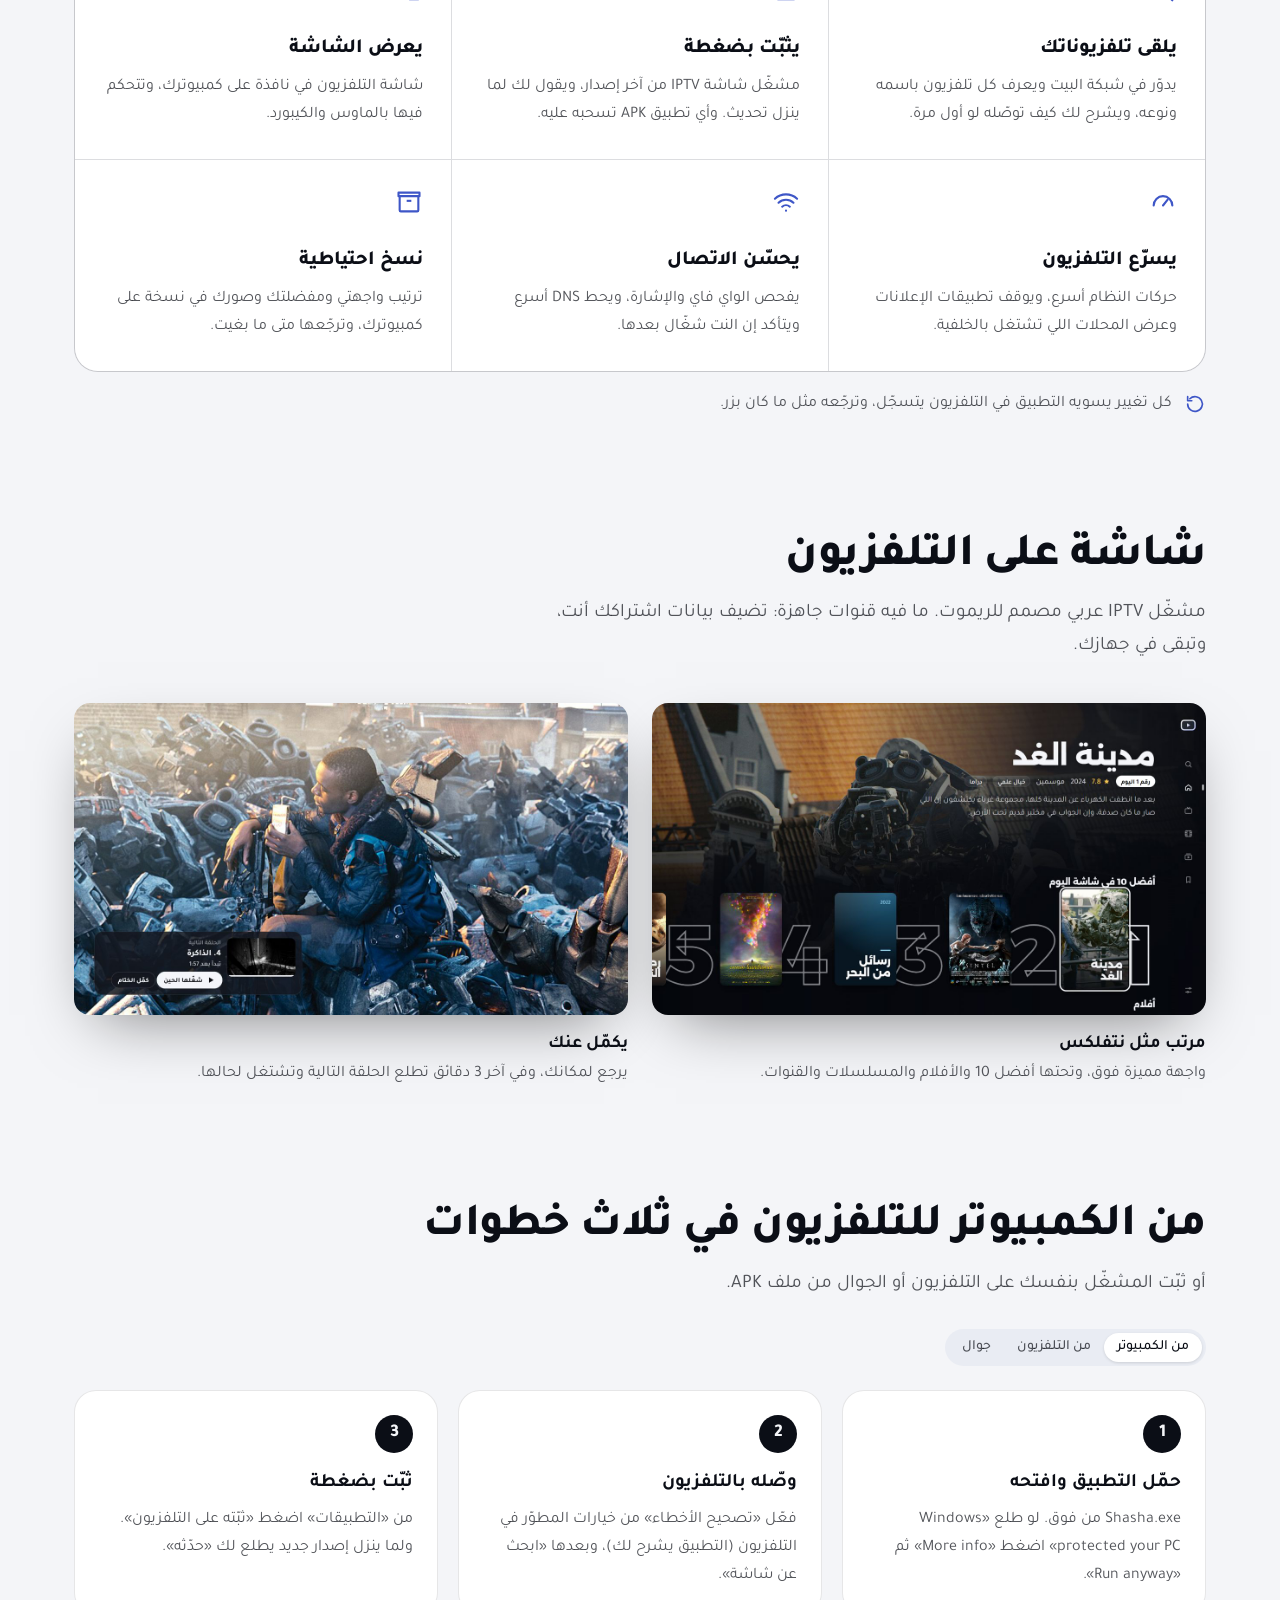
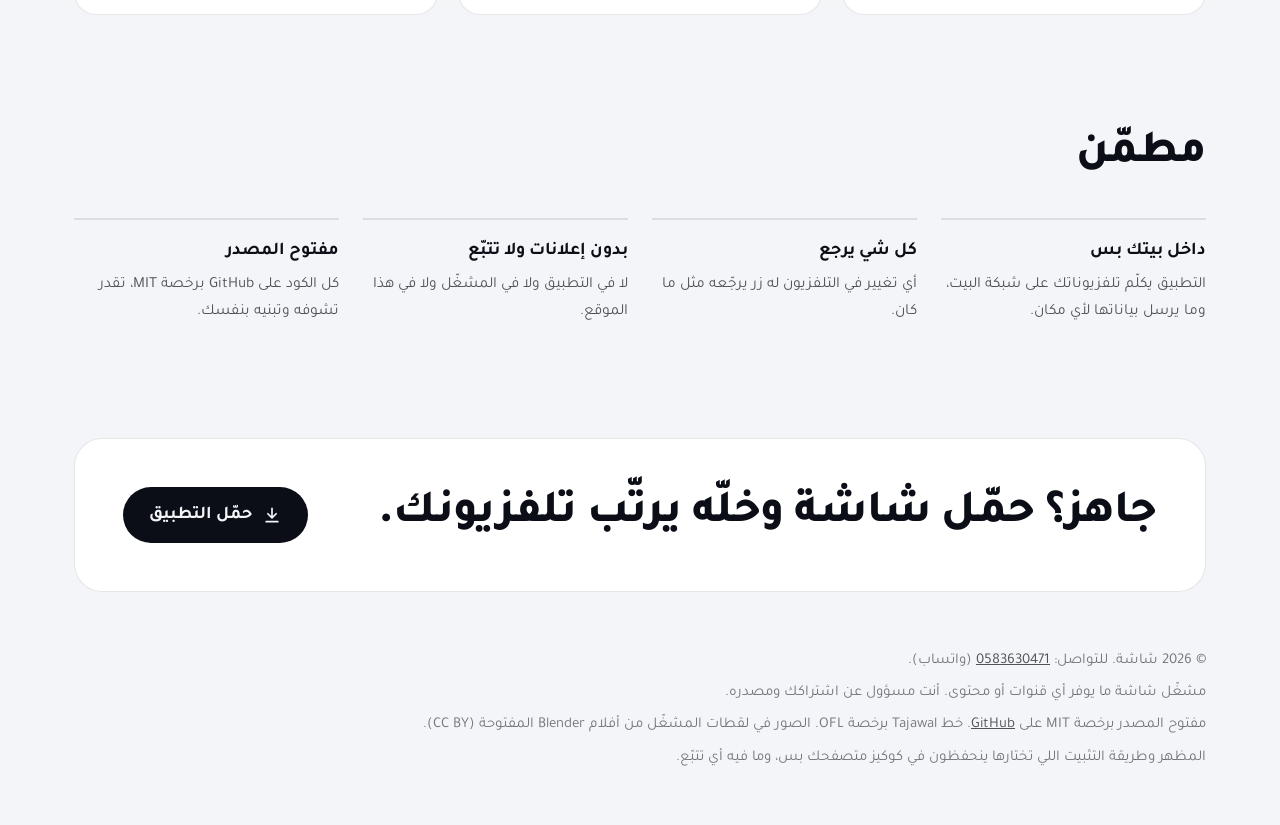
==== commit 42f135e2: "Site: present the whole platform, led by the PC app The page now leads with Shasha.exe (the app that" ====
--- a/docs/index.html
+++ b/docs/index.html
@@ -3,140 +3,217 @@
 <head>
 <meta charset="utf-8">
 <meta name="viewport" content="width=device-width, initial-scale=1">
-<title>شاشة: مشغّل IPTV للتلفزيون والجوال</title>
-<meta name="description" content="مشغّل IPTV عربي مفتوح المصدر لأندرويد TV والجوال. يقرأ حسابات Xtream Codes وروابط M3U ويرتّب القنوات والأفلام والمسلسلات.">
-<meta property="og:title" content="شاشة: مشغّل IPTV للتلفزيون والجوال">
-<meta property="og:description" content="مفتوح المصدر، بدون إعلانات، وبياناتك تبقى في جهازك.">
+<title>شاشة: تلفزيونك من كمبيوترك</title>
+<meta name="description" content="تطبيق ويندوز يلقى تلفزيونات أندرويد في بيتك، ويثبّت عليها مشغّل شاشة IPTV بضغطة، ويعرض شاشتها ويسرّعها. مفتوح المصدر وبدون تثبيت.">
+<meta property="og:title" content="شاشة: تلفزيونك من كمبيوترك">
+<meta property="og:description" content="تطبيق للكمبيوتر يتحكم في تلفزيونات أندرويد، ومعه مشغّل IPTV عربي للتلفزيون. مفتوح المصدر.">
 <meta property="og:image" content="https://saadharazi.github.io/shasha/assets/og.png">
-<meta name="theme-color" content="#0F1012">
+<meta name="theme-color" content="#07090F">
 <link rel="icon" href="assets/mark.svg" type="image/svg+xml">
 <link rel="preconnect" href="https://fonts.googleapis.com">
 <link rel="preconnect" href="https://fonts.gstatic.com" crossorigin>
 <link href="https://fonts.googleapis.com/css2?family=Tajawal:wght@400;500;700;800&display=swap" rel="stylesheet">
 <script src="assets/prefs.js"></script>
 <style>
+  /* ألوان النهار، وتحتها ألوان الليل (تلقائي من الجهاز أو من زر المظهر) */
   :root {
-    --paper: #F2F2EF; --surface: #FFFFFF; --raised: #E8E8E4; --ink: #111214; --ink-2: rgba(17,18,20,.68); --ink-3: rgba(17,18,20,.46);
-    --line: rgba(17,18,20,.11); --accent: #4C6C96; --on-accent: #FFFFFF; --star: #B08A4E; --bezel: #0B0C0D;
+    --paper: #F4F5F8; --surface: #FFFFFF; --raised: #E9ECF3; --ink: #0B0E16; --ink-2: rgba(11,14,22,.7); --ink-3: rgba(11,14,22,.55);
+    --line: rgba(11,14,22,.1); --accent: #3E56C7; --glow: rgba(62,86,199,.2); --bezel: #0A0C12;
     color-scheme: light;
   }
   @media (prefers-color-scheme: dark) {
     :root:not([data-theme="light"]) {
-      --paper: #0F1012; --surface: #17191C; --raised: #212428; --ink: #F3F3F0; --ink-2: rgba(243,243,240,.68); --ink-3: rgba(243,243,240,.45);
-      --line: rgba(255,255,255,.1); --accent: #8EA8CC; --on-accent: #0F1012; --star: #C9A872; --bezel: #050506;
+      --paper: #07090F; --surface: #0E121B; --raised: #171C28; --ink: #F4F6FA; --ink-2: rgba(244,246,250,.72); --ink-3: rgba(244,246,250,.55);
+      --line: rgba(255,255,255,.09); --accent: #A9B8FF; --glow: rgba(140,160,255,.24); --bezel: #030407;
       color-scheme: dark;
     }
   }
   :root[data-theme="dark"] {
-    --paper: #0F1012; --surface: #17191C; --raised: #212428; --ink: #F3F3F0; --ink-2: rgba(243,243,240,.68); --ink-3: rgba(243,243,240,.45);
-    --line: rgba(255,255,255,.1); --accent: #8EA8CC; --on-accent: #0F1012; --star: #C9A872; --bezel: #050506;
+    --paper: #07090F; --surface: #0E121B; --raised: #171C28; --ink: #F4F6FA; --ink-2: rgba(244,246,250,.72); --ink-3: rgba(244,246,250,.55);
+    --line: rgba(255,255,255,.09); --accent: #A9B8FF; --glow: rgba(140,160,255,.24); --bezel: #030407;
     color-scheme: dark;
   }
 
   * { box-sizing: border-box; }
-  html { -webkit-text-size-adjust: 100%; }
-  body { margin: 0; background: var(--paper); color: var(--ink); font: 400 18px/1.75 Tajawal, system-ui, sans-serif; }
+  html { -webkit-text-size-adjust: 100%; scroll-behavior: smooth; }
+  body { margin: 0; background: var(--paper); color: var(--ink); font: 400 18px/1.75 Tajawal, system-ui, sans-serif; overflow-x: hidden; }
   a { color: inherit; }
+  img { display: block; max-width: 100%; height: auto; }
   :focus-visible { outline: 2.5px solid var(--accent); outline-offset: 3px; border-radius: 10px; }
   .wrap { max-width: 1180px; margin: 0 auto; padding: 0 24px; }
-  .mark { width: 30px; height: 30px; flex: none; }
-
-  /* الرأس */
-  header.top { display: flex; align-items: center; gap: 28px; padding-block: 22px; }
-  .brand { display: flex; align-items: center; gap: 10px; text-decoration: none; font-weight: 800; font-size: 26px; line-height: 1; padding-top: 4px; }
-  nav.links { display: flex; gap: 22px; margin-inline-start: 8px; }
-  nav.links a { text-decoration: none; color: var(--ink-2); font-weight: 500; font-size: 16px; }
-  nav.links a:hover { color: var(--ink); }
+  h1, h2, h3 { margin: 0; font-weight: 800; letter-spacing: -.01em; }
+  h2 { font-size: clamp(30px, 3.6vw, 46px); line-height: 1.2; }
+  .sub { color: var(--ink-2); margin: 12px 0 0; max-width: 36em; font-size: 19px; }
+  section { padding-top: 112px; }
+
+  /* ---------- الشريط فوق ---------- */
+  .top { display: flex; align-items: center; gap: 28px; height: 84px; }
+  .brand { display: flex; align-items: center; gap: 10px; font-weight: 800; font-size: 26px; text-decoration: none; }
+  .brand .mark { width: 32px; height: 32px; }
+  .links { display: flex; gap: 22px; font-size: 16px; color: var(--ink-2); }
+  .links a { text-decoration: none; }
+  .links a:hover { color: var(--ink); }
   .spacer { flex: 1; }
-  .seg { display: inline-flex; background: var(--raised); border-radius: 999px; padding: 3px; gap: 2px; }
-  .seg button { border: 0; background: none; color: var(--ink-2); font: 500 14px/1 Tajawal, sans-serif; padding: 9px 13px 7px; border-radius: 999px; cursor: pointer; }
-  .seg button[aria-pressed="true"] { background: var(--surface); color: var(--ink); box-shadow: 0 1px 2px rgba(0,0,0,.12); }
-  .gh { display: inline-grid; place-items: center; width: 40px; height: 40px; border-radius: 50%; background: var(--raised); color: var(--ink); }
+  .seg { display: inline-flex; padding: 4px; border-radius: 999px; background: var(--raised); }
+  .seg button { font: 500 14px Tajawal, sans-serif; color: var(--ink-2); background: none; border: 0; padding: 6px 13px; border-radius: 999px; cursor: pointer; }
+  .seg button[aria-pressed="true"] { background: var(--surface); color: var(--ink); box-shadow: 0 1px 3px rgba(0,0,0,.12); }
+  .gh { display: grid; place-items: center; width: 40px; height: 40px; border-radius: 50%; background: var(--raised); color: var(--ink-2); }
   .gh svg { width: 20px; height: 20px; }
 
-  /* البداية: التلفزيون نفسه */
-  .hero { display: grid; grid-template-columns: minmax(0, 5fr) minmax(0, 7fr); gap: 56px; align-items: center; padding-block: 40px 72px; }
-  h1 { font-weight: 800; font-size: clamp(44px, 5.1vw, 74px); line-height: 1.08; letter-spacing: -.01em; margin: 0 0 22px; padding-top: .12em; }
-  .lead { font-size: 20px; color: var(--ink-2); margin: 0 0 30px; max-width: 30em; }
+  /* ---------- الواجهة الأولى ---------- */
+  .hero { display: grid; grid-template-columns: 1fr 1.05fr; gap: 56px; align-items: center; padding: 48px 0 24px; }
+  .hero h1 { font-size: clamp(42px, 5.1vw, 74px); line-height: 1.06; }
+  .lead { font-size: 20px; color: var(--ink-2); margin: 22px 0 32px; max-width: 30em; }
   .cta { display: flex; flex-wrap: wrap; gap: 12px; align-items: center; }
-  .btn { display: inline-flex; align-items: center; gap: 10px; text-decoration: none; font-weight: 700; font-size: 17px; line-height: 1; padding: 17px 26px 15px; border-radius: 999px; border: 0; cursor: pointer; }
-  .btn svg { width: 20px; height: 20px; margin-top: -3px; }
+  .btn { display: inline-flex; align-items: center; gap: 10px; height: 56px; padding: 0 26px; border-radius: 999px; font: 700 18px Tajawal, sans-serif; text-decoration: none; border: 0; cursor: pointer; }
+  .btn svg { width: 20px; height: 20px; }
   .btn.primary { background: var(--ink); color: var(--paper); }
-  .btn.primary:hover { background: var(--accent); color: var(--on-accent); }
+  .btn.primary:hover { opacity: .9; }
   .btn.quiet { background: var(--raised); color: var(--ink); }
   .meta { display: flex; flex-wrap: wrap; gap: 6px 18px; margin-top: 16px; font-size: 15px; color: var(--ink-3); }
-  .alt { margin: 12px 0 0; font-size: 15px; color: var(--ink-3); }
+  .alt { margin: 10px 0 0; font-size: 15px; color: var(--ink-3); }
   .alt a { color: var(--ink-2); }
-  .fine { margin-top: 26px; font-size: 15px; color: var(--ink-3); border-inline-start: 2px solid var(--line); padding-inline-start: 14px; }
-
-  .tv { position: relative; direction: ltr; }
-  .tv .bezel { background: var(--bezel); border-radius: 18px; padding: 10px; box-shadow: 0 40px 80px -30px rgba(0,0,0,.55), 0 0 0 1px rgba(255,255,255,.04) inset; }
+
+  /* المشهد: تلفزيون وقدامه نافذة التطبيق، تضغط «ثبّته» والتلفزيون يشتغل */
+  .stage { position: relative; padding: 0 0 70px 40px; }
+  .tv { position: relative; }
+  .tv .bezel { background: var(--bezel); border-radius: 18px; padding: 10px; box-shadow: 0 40px 90px -30px rgba(0,0,0,.6), 0 0 0 1px rgba(255,255,255,.04); }
   .tv .screen { position: relative; aspect-ratio: 16 / 9; border-radius: 9px; overflow: hidden; background: #000; }
-  .tv .screen img { position: absolute; inset: 0; width: 100%; height: 100%; object-fit: cover; }
-  .tv .stand { width: 26%; height: 14px; margin: 0 auto; background: linear-gradient(var(--bezel), transparent); border-radius: 0 0 10px 10px; opacity: .8; }
-  /* لحظة وحدة: الشاشة تشتغل لما تفتح الصفحة */
-  @media (prefers-reduced-motion: no-preference) {
-    .tv .screen img { animation: on 1.1s cubic-bezier(.2,.7,.2,1) .25s both; }
-    .tv .screen::after { content: ""; position: absolute; left: 0; right: 0; top: 50%; height: 2px; background: #fff; opacity: 0; animation: line .55s ease-out .2s both; }
-    @keyframes on { 0% { opacity: 0; transform: scaleY(.004); filter: brightness(3); } 45% { opacity: 1; transform: scaleY(1); filter: brightness(1.6); } 100% { opacity: 1; transform: none; filter: none; } }
-    @keyframes line { 0% { opacity: 0; transform: scaleX(0); } 50% { opacity: .9; transform: scaleX(1); } 100% { opacity: 0; transform: scaleX(1); } }
-  }
-
-  section { padding-block: 72px; border-top: 1px solid var(--line); }
-  h2 { font-weight: 800; font-size: clamp(30px, 3.4vw, 40px); line-height: 1.2; margin: 0 0 12px; padding-top: .1em; }
-  .sub { color: var(--ink-2); margin: 0 0 36px; max-width: 36em; }
-
-  /* التثبيت */
-  .tabs { margin-bottom: 30px; }
-  ol.steps { list-style: none; margin: 0; padding: 0; display: grid; grid-template-columns: repeat(3, minmax(0, 1fr)); gap: 18px; counter-reset: s; }
-  ol.steps li { counter-increment: s; background: var(--surface); border: 1px solid var(--line); border-radius: 20px; padding: 26px 24px 24px; }
-  ol.steps li::before { content: counter(s); display: block; font-weight: 800; font-size: 44px; line-height: 1; color: var(--accent); margin-bottom: 14px; padding-top: 6px; }
-  ol.steps b { display: block; font-size: 19px; margin-bottom: 4px; }
-  ol.steps p { margin: 0; color: var(--ink-2); font-size: 16px; }
-  .url { display: flex; align-items: center; gap: 8px; margin-top: 14px; background: var(--raised); border-radius: 12px; padding: 6px 6px 6px 14px; direction: ltr; }
-  .url code { flex: 1; font: 600 15px/1.4 ui-monospace, Consolas, monospace; overflow-wrap: anywhere; }
-  .url button { border: 0; background: var(--ink); color: var(--paper); font: 700 14px/1 Tajawal, sans-serif; padding: 10px 14px 8px; border-radius: 9px; cursor: pointer; }
-  [hidden] { display: none !important; }
-
-  /* المزايا */
-  dl.features { display: grid; grid-template-columns: repeat(2, minmax(0, 1fr)); gap: 0 56px; margin: 0; }
-  dl.features div { padding: 22px 0; border-bottom: 1px solid var(--line); }
-  dl.features dt { font-weight: 700; font-size: 20px; margin-bottom: 4px; }
-  dl.features dd { margin: 0; color: var(--ink-2); font-size: 17px; }
-
-  /* الشاشات */
-  .shots { display: grid; grid-template-columns: repeat(2, minmax(0, 1fr)); gap: 22px 18px; }
-  figure { margin: 0; }
-  figure img { display: block; width: 100%; height: auto; aspect-ratio: 16 / 9; object-fit: cover; border-radius: 14px; background: #000; border: 1px solid var(--line); }
-  figcaption { margin-top: 10px; font-size: 15px; color: var(--ink-2); }
-
-  /* أدوات ثانية */
-  .more { display: grid; grid-template-columns: repeat(2, minmax(0, 1fr)); gap: 18px; }
-  .card { display: block; text-decoration: none; background: var(--surface); border: 1px solid var(--line); border-radius: 20px; padding: 26px; transition: border-color .2s; }
-  .card:hover { border-color: var(--ink-3); }
-  .card b { display: block; font-size: 21px; margin-bottom: 6px; }
-  .card p { margin: 0 0 16px; color: var(--ink-2); font-size: 16px; }
-  .card span { font-weight: 700; color: var(--accent); font-size: 16px; }
-
-  footer { border-top: 1px solid var(--line); padding-block: 36px 48px; font-size: 15px; color: var(--ink-3); }
-  footer p { margin: 0 0 8px; max-width: 46em; }
+  .tv .screen img { width: 100%; height: 100%; object-fit: cover; }
+  .tv .off { position: absolute; inset: 0; background: radial-gradient(60% 60% at 50% 50%, #10131c, #020305); display: grid; place-items: center; }
+  .tv .off svg { width: 54px; height: 54px; opacity: .35; }
+  .tv .stand { width: 26%; height: 12px; margin: 0 auto; background: var(--bezel); border-radius: 0 0 10px 10px; }
+  .tv::after { content: ""; position: absolute; inset: 8% 0 -8%; z-index: -1; border-radius: 50%; background: radial-gradient(closest-side, var(--glow), transparent); opacity: 0; }
+  /* ألوان النافذة ثابتة: نفس ألوان تطبيق شاشة الفاتحة */
+  .win { position: absolute; left: 0; bottom: 0; width: 64%; border-radius: 14px; overflow: hidden; background: #F5F5F3; color: #121314;
+    box-shadow: 0 30px 70px -20px rgba(0,0,0,.55), 0 0 0 1px rgba(0,0,0,.08); font-size: 12px; line-height: 1.5; }
+  .win .bar { display: flex; align-items: center; height: 30px; padding: 0 12px; background: #E8E8E5; color: #5C6067; font-size: 11.5px; }
+  .win .bar .x { margin-inline-start: auto; display: flex; gap: 12px; direction: ltr; }
+  .win .body { display: grid; grid-template-columns: 30% minmax(0, 1fr); min-height: 172px; }
+  .win .side { background: #0F1012; color: #8B8F96; padding: 12px 10px; display: flex; flex-direction: column; gap: 6px; }
+  .win .side b { color: #ECECEA; font-size: 13px; display: flex; align-items: center; gap: 6px; }
+  .win .side b svg { width: 16px; height: 16px; }
+  .win .side .dev { background: #1B1D20; border-radius: 8px; padding: 6px 8px; font-size: 11px; color: #ECECEA; display: flex; align-items: center; gap: 6px; }
+  .win .side .dev i { width: 7px; height: 7px; border-radius: 50%; background: #6FD39A; flex: none; }
+  .win .side span, .win .side .dev, .win .card .t b, .win .card .t small { white-space: nowrap; overflow: hidden; text-overflow: ellipsis; }
+  .win .side span { padding: 2px 8px; border-radius: 6px; font-size: 11px; }
+  .win .side span.on { background: #222427; color: #ECECEA; }
+  .win .main { padding: 12px 14px; min-width: 0; }
+  .win .main h4 { margin: 0 0 8px; font-size: 14px; font-weight: 800; }
+  .win .card { display: flex; align-items: center; gap: 10px; border: 1px solid #E2E2DE; border-radius: 10px; padding: 10px; background: #fff; }
+  .win .card .ic { width: 30px; height: 30px; border-radius: 8px; background: #0F1012; display: grid; place-items: center; flex: none; }
+  .win .card .ic svg { width: 19px; height: 19px; }
+  .win .card .t { flex: 1; min-width: 0; }
+  .win .card .t b { display: block; font-size: 12.5px; }
+  .win .card .t small { color: #5C6067; font-size: 11px; }
+  .win .go { position: relative; flex: none; height: 28px; min-width: 64px; padding: 0 12px; border-radius: 8px; background: #121314; color: #fff; font: 700 11.5px Tajawal, sans-serif; display: grid; place-items: center; overflow: hidden; }
+  .win .go .l2, .win .go .l3 { position: absolute; inset: 0; display: grid; place-items: center; opacity: 0; }
+  .win .prog { height: 3px; border-radius: 2px; background: #E2E2DE; margin-top: 10px; overflow: hidden; }
+  .win .prog i { display: block; height: 100%; width: 100%; background: #3E56C7; transform: scaleX(0); transform-origin: right; }
+  .win .rows { margin-top: 10px; display: grid; gap: 6px; }
+  .win .rows div { height: 8px; border-radius: 4px; background: #EBEBE8; }
+  .win .rows div:nth-child(2) { width: 72%; }
+
+  /* الحركة: مرة وحدة لما يبان المشهد */
+  .play .win { animation: rise .8s .2s cubic-bezier(.2,.8,.2,1) both; }
+  .play .win .go { animation: press .25s 1.3s ease both; }
+  .play .win .go .l1 { animation: out .2s 1.45s both; }
+  .play .win .go .l2 { animation: inout 1.5s 1.45s both; }
+  .play .win .go .l3 { animation: in .3s 2.95s both; }
+  .play .win .prog i { animation: fill 1.5s 1.45s cubic-bezier(.4,0,.2,1) both; }
+  .play .tv .off { animation: out .9s 3s ease both; }
+  .play .tv::after { animation: in 1.4s 3s ease both; }
+  @keyframes rise { from { opacity: 0; transform: translateY(26px); } }
+  @keyframes press { 50% { transform: scale(.94); } }
+  @keyframes out { to { opacity: 0; } }
+  @keyframes in { to { opacity: 1; } }
+  @keyframes inout { 10%, 90% { opacity: 1; } to { opacity: 0; } }
+  @keyframes fill { to { transform: none; } }
+  @media (prefers-reduced-motion: reduce) {
+    .play .win, .play .win .go { animation: none; }
+  }
+
+  /* ---------- التطبيقات ---------- */
+  .apps { display: grid; grid-template-columns: 1.1fr 1fr 1fr; gap: 20px; margin-top: 40px; }
+  .app { background: var(--surface); border: 1px solid var(--line); border-radius: 24px; overflow: hidden; display: flex; flex-direction: column; }
+  .app .pic { aspect-ratio: 16 / 9; background: #000; }
+  .app .pic img { width: 100%; height: 100%; object-fit: cover; }
+  .app .txt { padding: 22px 24px 24px; display: flex; flex-direction: column; flex: 1; }
+  .app h3 { font-size: 23px; display: flex; flex-wrap: wrap; align-items: center; gap: 6px 10px; }
+  .app .tag { font: 700 12.5px Tajawal, sans-serif; padding: 3px 10px; border-radius: 999px; background: var(--raised); color: var(--ink-2); }
+  .app p { margin: 8px 0 18px; color: var(--ink-2); font-size: 16.5px; flex: 1; }
+  .app .act { font-weight: 700; font-size: 16px; color: var(--accent); text-decoration: none; align-self: flex-start; }
+  .app .act:hover { text-decoration: underline; }
+  /* التطبيق الأساسي مقلوب الألوان عشان يبان إنه الأساس */
+  .app.main { background: var(--ink); color: var(--paper); border-color: transparent; }
+  .app.main .txt { padding: 30px 30px 30px; justify-content: flex-end; }
+  .app.main .mark { width: 56px; height: 56px; margin-bottom: auto; }
+  .app.main h3 { font-size: 30px; margin-top: 40px; }
+  .app.main .tag { background: var(--paper); color: var(--ink); }
+  .app.main p { color: inherit; opacity: .78; flex: none; }
+  .app.main .btn { background: var(--paper); color: var(--ink); align-self: flex-start; height: 50px; font-size: 17px; }
+
+  /* ---------- وش يسوي ---------- */
+  .feats { display: grid; grid-template-columns: repeat(3, 1fr); gap: 1px; background: var(--line); border: 1px solid var(--line); border-radius: 24px; overflow: hidden; margin-top: 40px; }
+  .feat { background: var(--surface); padding: 28px 28px 30px; }
+  .feat svg { width: 28px; height: 28px; color: var(--accent); }
+  .feat h3 { font-size: 20px; margin-top: 14px; }
+  .feat p { margin: 6px 0 0; color: var(--ink-2); font-size: 16px; }
+  .undo { margin: 18px 0 0; display: flex; gap: 12px; align-items: center; color: var(--ink-2); font-size: 16px; }
+  .undo svg { width: 22px; height: 22px; color: var(--accent); flex: none; }
+
+  /* ---------- على التلفزيون ---------- */
+  .shots { display: grid; grid-template-columns: 1fr 1fr; gap: 24px; margin-top: 40px; }
+  .shots figure { margin: 0; }
+  .shots img { border-radius: 16px; box-shadow: 0 24px 60px -24px rgba(0,0,0,.5); aspect-ratio: 16 / 9; object-fit: cover; width: 100%; }
+  .shots figcaption { margin-top: 14px; color: var(--ink-2); font-size: 16px; }
+  .shots figcaption b { color: var(--ink); display: block; font-size: 18px; }
+
+  /* ---------- التثبيت ---------- */
+  .tabs { margin-top: 28px; }
+  .steps { list-style: none; counter-reset: s; padding: 0; margin: 24px 0 0; display: grid; grid-template-columns: repeat(3, 1fr); gap: 20px; }
+  .steps[hidden] { display: none; }
+  .steps li { counter-increment: s; background: var(--surface); border: 1px solid var(--line); border-radius: 22px; padding: 24px; }
+  .steps li::before { content: counter(s); display: grid; place-items: center; width: 38px; height: 38px; border-radius: 50%; background: var(--ink); color: var(--paper); font-weight: 800; margin-bottom: 14px; }
+  .steps b { display: block; font-size: 19px; }
+  .steps p { margin: 6px 0 0; color: var(--ink-2); font-size: 16px; }
+  .url { display: flex; gap: 8px; align-items: center; margin-top: 12px; background: var(--raised); border-radius: 12px; padding: 6px 6px 6px 10px; direction: ltr; }
+  .url code { flex: 1; min-width: 0; overflow-wrap: anywhere; font: 600 15px ui-monospace, Consolas, monospace; padding-left: 6px; }
+  .url button { font: 600 14px Tajawal, sans-serif; border: 0; border-radius: 9px; padding: 6px 12px; background: var(--surface); color: var(--ink); cursor: pointer; }
+
+  /* ---------- مطمّن ---------- */
+  .trust { display: grid; grid-template-columns: repeat(4, 1fr); gap: 24px; margin-top: 36px; }
+  .trust div { border-top: 2px solid var(--line); padding-top: 16px; }
+  .trust b { display: block; font-size: 18px; }
+  .trust p { margin: 4px 0 0; color: var(--ink-2); font-size: 15.5px; }
+
+  /* ---------- آخر الصفحة ---------- */
+  .final { margin-top: 112px; background: var(--surface); border: 1px solid var(--line); border-radius: 28px; padding: 48px; display: flex; gap: 24px 32px; align-items: center; flex-wrap: wrap; }
+  .final h2 { flex: 1; min-width: 260px; }
+  footer { padding: 56px 0 48px; color: var(--ink-3); font-size: 15px; }
+  footer p { margin: 0 0 6px; }
   footer a { color: var(--ink-2); }
-  footer .rights { color: var(--ink); font-weight: 500; }
-  footer .rights a { color: var(--ink); direction: ltr; unicode-bidi: isolate; }
-
-  @media (max-width: 900px) {
-    .hero { grid-template-columns: 1fr; gap: 40px; padding-block: 16px 56px; }
-    nav.links { display: none; }
-    ol.steps, .shots, .more { grid-template-columns: 1fr; }
-    dl.features { grid-template-columns: 1fr; }
-    section { padding-block: 56px; }
-  }
-  @media (max-width: 520px) {
+
+  @media (max-width: 960px) {
+    .hero { grid-template-columns: 1fr; gap: 40px; }
+    .apps { grid-template-columns: 1fr; }
+    .app.main h3 { margin-top: 24px; }
+    .feats { grid-template-columns: 1fr 1fr; }
+    .trust { grid-template-columns: 1fr 1fr; }
+  }
+  @media (max-width: 640px) {
     .wrap { padding: 0 16px; }
-    header.top { gap: 12px; }
-    .seg button { padding: 9px 10px 7px; font-size: 13px; }
+    .top { gap: 12px; height: 72px; }
+    .links { display: none; }
+    .seg button { padding: 6px 10px; }
     .lead { font-size: 18px; }
-    .btn { width: 100%; justify-content: center; }
+    .stage { padding: 0 0 56px 0; }
+    .win { width: 76%; font-size: 11px; }
+    .win .body { grid-template-columns: 1fr; min-height: 0; }
+    .win .side, .win .rows { display: none; }
+    .feats, .shots, .steps, .trust { grid-template-columns: 1fr; }
+    section { padding-top: 80px; }
+    .final { margin-top: 80px; padding: 30px 24px; }
   }
 </style>
 </head>
@@ -148,9 +225,10 @@
       شاشة
     </a>
     <nav class="links" aria-label="أقسام الصفحة">
+      <a href="#apps">التطبيقات</a>
+      <a href="#what">وش يسوي</a>
+      <a href="#tv">على التلفزيون</a>
       <a href="#install">التثبيت</a>
-      <a href="#features">المزايا</a>
-      <a href="#more">أدوات معه</a>
     </nav>
     <span class="spacer"></span>
     <div class="seg" role="group" aria-label="المظهر" id="theme">
@@ -166,39 +244,126 @@
   <main>
     <div class="hero">
       <div>
-        <h1>اشتراكك،<br>على شاشتك.</h1>
-        <p class="lead">مشغّل IPTV عربي مفتوح المصدر للتلفزيون والجوال. حمّل التطبيق على كمبيوترك، ويثبّت لك شاشة على تلفزيونك بضغطة، ويرتّب لك القنوات والأفلام والمسلسلات.</p>
+        <h1>تلفزيونك،<br>من كمبيوترك.</h1>
+        <p class="lead">شاشة تطبيق للكمبيوتر يلقى تلفزيونات أندرويد في بيتك، ويثبّت عليها مشغّل IPTV بضغطة، ويعرض شاشتها عندك، ويسرّعها ويحسّن اتصالها.</p>
         <div class="cta">
           <a class="btn primary" id="download" href="https://github.com/saadharazi/shasha/releases/download/pc-1.3/Shasha.exe" download>
             <svg viewBox="0 0 24 24" fill="none" stroke="currentColor" stroke-width="2" stroke-linecap="round" stroke-linejoin="round" aria-hidden="true"><path d="M12 4v11M7 10.5l5 5 5-5M5 20h14"/></svg>
             حمّل التطبيق
           </a>
-          <a class="btn quiet" href="#install">طريقة التثبيت</a>
+          <a class="btn quiet" href="#what">وش يسوي</a>
         </div>
         <div class="meta"><span>Shasha.exe</span><span>180 ك.ب</span><span>ويندوز 10 و11، بدون تثبيت</span></div>
-        <p class="alt">تثبّت على التلفزيون أو الجوال مباشرة؟ <a id="apkLink" href="https://github.com/saadharazi/shasha/releases/latest/download/shasha.apk">حمّل ملف APK</a> <span id="apkMeta"></span></p>
-        <p class="fine">شاشة ما فيه قنوات جاهزة. تضيف بيانات اشتراكك أنت، وتبقى في جهازك.</p>
-      </div>
-      <div class="tv" aria-label="شاشة على التلفزيون">
-        <div class="bezel"><div class="screen"><img src="assets/tv-movies.jpg" alt="الأفلام في شاشة، والخلفية متلوّنة من الفيلم المركّز عليه" width="1920" height="1080"></div></div>
-        <div class="stand"></div>
+        <p class="alt">تبي مشغّل IPTV على التلفزيون أو الجوال مباشرة؟ <a id="apkLink" href="https://github.com/saadharazi/shasha/releases/latest/download/shasha.apk">حمّل ملف APK</a> <span id="apkMeta"></span></p>
+      </div>
+
+      <div class="stage" id="stage">
+        <div class="tv">
+          <div class="bezel"><div class="screen">
+            <img src="assets/tv-home.jpg" alt="مشغّل شاشة على التلفزيون: الواجهة الرئيسية بصورة المسلسل المميز وتحتها صف كمّل المشاهدة" width="1280" height="720" fetchpriority="high">
+            <div class="off" aria-hidden="true"><svg viewBox="0 0 24 24"><path d="M6.5,4.5h11a3.5,3.5 0 0,1 3.5,3.5v8a3.5,3.5 0 0,1 -3.5,3.5h-11A3.5,3.5 0 0,1 3,16v-8A3.5,3.5 0 0,1 6.5,4.5z" fill="none" stroke="#fff" stroke-width="1.5"/></svg></div>
+          </div></div>
+          <div class="stand"></div>
+        </div>
+        <div class="win" aria-hidden="true">
+          <div class="bar"><span>شاشة</span><span class="x">— ▢ ✕</span></div>
+          <div class="body">
+            <div class="side">
+              <b><svg viewBox="0 0 24 24"><path d="M6.5,4.5h11a3.5,3.5 0 0,1 3.5,3.5v8a3.5,3.5 0 0,1 -3.5,3.5h-11A3.5,3.5 0 0,1 3,16v-8A3.5,3.5 0 0,1 6.5,4.5z" fill="none" stroke="#ECECEA" stroke-width="2"/><path d="M10.3,9.3v5.4l4.6,-2.7z" fill="#A9B8FF"/></svg>شاشة</b>
+              <div class="dev"><i></i>تلفزيون الصالة</div>
+              <span>نظرة عامة</span><span>الواجهة</span><span class="on">التطبيقات</span><span>عرض الشاشة</span><span>الأداء</span><span>الشبكة</span>
+            </div>
+            <div class="main">
+              <h4>التطبيقات</h4>
+              <div class="card">
+                <span class="ic"><svg viewBox="0 0 24 24"><path d="M6.5,4.5h11a3.5,3.5 0 0,1 3.5,3.5v8a3.5,3.5 0 0,1 -3.5,3.5h-11A3.5,3.5 0 0,1 3,16v-8A3.5,3.5 0 0,1 6.5,4.5z" fill="none" stroke="#F3F3F0" stroke-width="2"/><path d="M10.3,9.3v5.4l4.6,-2.7z" fill="#8EA8CC"/></svg></span>
+                <span class="t"><b>شاشة، مشغّل IPTV</b><small>آخر إصدار جاهز</small></span>
+                <span class="go"><span class="l1">ثبّته</span><span class="l2">نثبّته…</span><span class="l3">مثبّت ✓</span></span>
+              </div>
+              <div class="prog"><i></i></div>
+              <div class="rows"><div></div><div></div></div>
+            </div>
+          </div>
+        </div>
       </div>
     </div>
 
+    <section id="apps">
+      <h2>تطبيق واحد على الكمبيوتر، ومعه تطبيقاتنا للتلفزيون</h2>
+      <p class="sub">تفتح شاشة على كمبيوترك، وهو يتكفّل بالباقي على التلفزيون.</p>
+      <div class="apps">
+        <article class="app main">
+          <div class="txt">
+            <svg class="mark" viewBox="0 0 24 24" aria-hidden="true"><path d="M6.5,4.5h11a3.5,3.5 0 0,1 3.5,3.5v8a3.5,3.5 0 0,1 -3.5,3.5h-11A3.5,3.5 0 0,1 3,16v-8A3.5,3.5 0 0,1 6.5,4.5z" fill="none" stroke="currentColor" stroke-width="1.8"/><path d="M10.3,9.3v5.4l4.6,-2.7z" fill="currentColor"/></svg>
+            <h3>شاشة للكمبيوتر <span class="tag">التطبيق الأساسي</span></h3>
+            <p>لوحة تحكم لتلفزيونات أندرويد وجوجل تي في: تلقاها في شبكتك، وتثبّت عليها، وتعرض شاشتها، وتسرّعها. ملف واحد لويندوز وما يحتاج تثبيت.</p>
+            <a class="btn" href="https://github.com/saadharazi/shasha/releases/download/pc-1.3/Shasha.exe" download>حمّل Shasha.exe</a>
+          </div>
+        </article>
+        <article class="app">
+          <div class="pic"><img src="assets/tv-series.jpg" alt="مشغّل شاشة: صفحة مسلسل فيها زر كمّل الحلقة 3 وقائمة الحلقات" width="1280" height="720" loading="lazy"></div>
+          <div class="txt">
+            <h3>مشغّل شاشة IPTV</h3>
+            <p>لاشتراكك في Xtream أو M3U: واجهة مثل نتفلكس فيها أفضل 10 والأفلام والمسلسلات، ويكمّل من وين وقفت، ويشغّل الحلقة التالية لحاله.</p>
+            <a class="act" href="#install">ثبّته من التطبيق</a>
+          </div>
+        </article>
+        <article class="app">
+          <div class="pic"><img src="assets/wajhati.jpg" alt="واجهتي: الواجهة الرئيسية الزجاجية للتلفزيون بالساعة والتاريخ الهجري والمفضلة" width="1280" height="720" loading="lazy"></div>
+          <div class="txt">
+            <h3>واجهتي <span class="tag">قريبًا للكل</span></h3>
+            <p>واجهة رئيسية زجاجية للتلفزيون بالعربي: الساعة والتاريخ الهجري ومواقيت الصلاة، وتطبيقاتك مرتبة في أقسام.</p>
+            <a class="act" href="preview/">جرّب المعاينة</a>
+          </div>
+        </article>
+      </div>
+    </section>
+
+    <section id="what">
+      <h2>وش يسوي التطبيق</h2>
+      <p class="sub">كل اللي يحتاجه تلفزيونك، بدون ما تمسك الريموت وتدوّر في الإعدادات.</p>
+      <div class="feats">
+        <div class="feat"><svg viewBox="0 0 24 24" fill="none" stroke="currentColor" stroke-width="1.8" stroke-linecap="round" aria-hidden="true"><circle cx="11" cy="11" r="6.5"/><path d="M20 20l-4.2-4.2"/></svg>
+          <h3>يلقى تلفزيوناتك</h3><p>يدوّر في شبكة البيت ويعرف كل تلفزيون باسمه ونوعه، ويشرح لك كيف توصّله لو أول مرة.</p></div>
+        <div class="feat"><svg viewBox="0 0 24 24" fill="none" stroke="currentColor" stroke-width="1.8" stroke-linecap="round" stroke-linejoin="round" aria-hidden="true"><path d="M12 4v11M7.5 10.5L12 15l4.5-4.5M5 19h14"/></svg>
+          <h3>يثبّت بضغطة</h3><p>مشغّل شاشة IPTV من آخر إصدار، ويقول لك لما ينزل تحديث. وأي تطبيق APK تسحبه عليه.</p></div>
+        <div class="feat"><svg viewBox="0 0 24 24" fill="none" stroke="currentColor" stroke-width="1.8" stroke-linejoin="round" aria-hidden="true"><rect x="2.5" y="5" width="13" height="9" rx="1.6"/><rect x="11" y="10" width="10.5" height="9" rx="1.6"/></svg>
+          <h3>يعرض الشاشة</h3><p>شاشة التلفزيون في نافذة على كمبيوترك، وتتحكم فيها بالماوس والكيبورد.</p></div>
+        <div class="feat"><svg viewBox="0 0 24 24" fill="none" stroke="currentColor" stroke-width="1.8" stroke-linecap="round" aria-hidden="true"><path d="M4 15a8 8 0 1 1 16 0"/><path d="M12 15l4-5"/></svg>
+          <h3>يسرّع التلفزيون</h3><p>حركات النظام أسرع، ويوقف تطبيقات الإعلانات وعرض المحلات اللي تشتغل بالخلفية.</p></div>
+        <div class="feat"><svg viewBox="0 0 24 24" fill="none" stroke="currentColor" stroke-width="1.8" stroke-linecap="round" aria-hidden="true"><path d="M2.5 9.2a14 14 0 0 1 19 0M5.6 12.6a9.5 9.5 0 0 1 12.8 0M8.7 16a5 5 0 0 1 6.6 0"/><path d="M12 19.4h.01"/></svg>
+          <h3>يحسّن الاتصال</h3><p>يفحص الواي فاي والإشارة، ويحط DNS أسرع ويتأكد إن النت شغّال بعدها.</p></div>
+        <div class="feat"><svg viewBox="0 0 24 24" fill="none" stroke="currentColor" stroke-width="1.8" stroke-linejoin="round" aria-hidden="true"><path d="M4 7h16v12a1 1 0 0 1-1 1H5a1 1 0 0 1-1-1zM3 4h18v3H3z"/><path d="M10 11h4"/></svg>
+          <h3>نسخ احتياطية</h3><p>ترتيب واجهتي ومفضلتك وصورك في نسخة على كمبيوترك، وترجّعها متى ما بغيت.</p></div>
+      </div>
+      <p class="undo"><svg viewBox="0 0 24 24" fill="none" stroke="currentColor" stroke-width="1.8" stroke-linecap="round" stroke-linejoin="round" aria-hidden="true"><path d="M4 12a8 8 0 1 0 2.4-5.7M4 4v4.5h4.5"/></svg>كل تغيير يسويه التطبيق في التلفزيون يتسجّل، وترجّعه مثل ما كان بزر.</p>
+    </section>
+
+    <section id="tv">
+      <h2>شاشة على التلفزيون</h2>
+      <p class="sub">مشغّل IPTV عربي مصمم للريموت. ما فيه قنوات جاهزة: تضيف بيانات اشتراكك أنت، وتبقى في جهازك.</p>
+      <div class="shots">
+        <figure><img src="assets/tv-top10.jpg" alt="صف أفضل 10 في مشغّل شاشة" width="1280" height="720" loading="lazy">
+          <figcaption><b>مرتب مثل نتفلكس</b>واجهة مميزة فوق، وتحتها أفضل 10 والأفلام والمسلسلات والقنوات.</figcaption></figure>
+        <figure><img src="assets/tv-next.jpg" alt="بطاقة الحلقة التالية في آخر الحلقة مع العد التنازلي" width="1280" height="720" loading="lazy">
+          <figcaption><b>يكمّل عنك</b>يرجع لمكانك، وفي آخر 3 دقائق تطلع الحلقة التالية وتشتغل لحالها.</figcaption></figure>
+      </div>
+    </section>
+
     <section id="install">
-      <h2>ثبّته في دقيقتين</h2>
-      <p class="sub">أسهل طريقة من الكمبيوتر: التطبيق يثبّت شاشة على التلفزيون بضغطة. أو ثبّت ملف APK بنفسك من التلفزيون أو الجوال.</p>
-      <div class="seg tabs" role="group" aria-label="الجهاز" id="device">
+      <h2>من الكمبيوتر للتلفزيون في ثلاث خطوات</h2>
+      <p class="sub">أو ثبّت المشغّل بنفسك على التلفزيون أو الجوال من ملف APK.</p>
+      <div class="seg tabs" role="group" aria-label="طريقة التثبيت" id="device">
         <button type="button" data-v="pc">من الكمبيوتر</button>
-        <button type="button" data-v="tv">تلفزيون</button>
+        <button type="button" data-v="tv">من التلفزيون</button>
         <button type="button" data-v="phone">جوال</button>
       </div>
       <ol class="steps" data-for="pc">
-        <li><b>حمّل التطبيق وافتحه</b><p>اضغط «حمّل التطبيق» فوق وافتح Shasha.exe. لو طلع «Windows protected your PC» اضغط «More info» ثم «Run anyway».</p></li>
-        <li><b>وصّله بالتلفزيون</b><p>فعّل «تصحيح الأخطاء» في خيارات المطوّر بالتلفزيون (التطبيق يشرح لك)، وبعدها «ابحث عن شاشة» واختر تلفزيونك.</p></li>
-        <li><b>ثبّت شاشة</b><p>من صفحة «التطبيقات» اضغط «ثبّته على التلفزيون». ولما ينزل إصدار جديد يطلع لك «حدّثه».</p></li>
+        <li><b>حمّل التطبيق وافتحه</b><p>Shasha.exe من فوق. لو طلع «Windows protected your PC» اضغط «More info» ثم «Run anyway».</p></li>
+        <li><b>وصّله بالتلفزيون</b><p>فعّل «تصحيح الأخطاء» من خيارات المطوّر في التلفزيون (التطبيق يشرح لك)، وبعدها «ابحث عن شاشة».</p></li>
+        <li><b>ثبّت بضغطة</b><p>من «التطبيقات» اضغط «ثبّته على التلفزيون». ولما ينزل إصدار جديد يطلع لك «حدّثه».</p></li>
       </ol>
-      <ol class="steps" data-for="tv">
+      <ol class="steps" data-for="tv" hidden>
         <li><b>نزّل تطبيق Downloader</b><p>من متجر Google Play في التلفزيون، ابحث عن Downloader وثبّته.</p></li>
         <li><b>اكتب الرابط</b><p>افتحه واكتب هذا العنوان في خانة الرابط:</p>
           <div class="url"><code>saadharazi.github.io/shasha/apk</code><button type="button" data-copy="saadharazi.github.io/shasha/apk">انسخ</button></div></li>
@@ -211,50 +376,30 @@
       </ol>
     </section>
 
-    <section id="features">
-      <h2>وش يسوي</h2>
-      <p class="sub">مصمم للريموت أول، وعلى الجوال يشتغل باللمس.</p>
-      <dl class="features">
-        <div><dt>تشغيل ما يعلّق</dt><dd>يحمّل مسبقًا لين دقيقتين قدّام، ولو انقطع البث يرجع لحاله من نفس المكان بدون ما تضغط شي.</dd></div>
-        <div><dt>أضفه من جوالك</dt><dd>بدل الكتابة بالريموت: افتح العنوان اللي يطلع على التلفزيون من جوالك، وعبّي بيانات اشتراكك.</dd></div>
-        <div><dt>Xtream وM3U</dt><dd>سيرفر واسم مستخدم وكلمة مرور، أو رابط قائمة. ولو حطيت رابط get.php يتحول لحساب Xtream لحاله.</dd></div>
-        <div><dt>المباشر</dt><dd>قلّب القنوات بفوق وتحت أو اكتب رقمها، وقائمة القنوات تطلع فوق البث بزر OK، مع البرنامج الحالي ووقته.</dd></div>
-        <div><dt>الصوت والترجمة</dt><dd>اختر لغة الصوت والترجمة ومقاس الصورة من ضغطة مطوّلة على OK.</dd></div>
-        <div><dt>الأفلام والمسلسلات</dt><dd>بوستر وتقييم وقصة، والمواسم والحلقات مرتبة، والحلقة اللي بعدها تشتغل لحالها.</dd></div>
-        <div><dt>تابع المشاهدة</dt><dd>يرجّعك لنفس الدقيقة اللي وقفت عندها، في الأفلام والحلقات.</dd></div>
-        <div><dt>بحث يفهم العربي</dt><dd>ما يفرق بين أ وإ وا، ولا بين ة وه، ويتجاهل التشكيل.</dd></div>
-        <div><dt>المفضلة</dt><dd>اضغط مطوّلًا على أي قناة أو فيلم، وتلقاه في المفضلة.</dd></div>
-        <div><dt>أكثر من اشتراك</dt><dd>أضف اشتراكاتك وبدّل بينها من الإعدادات، ولكل واحد مفضلته.</dd></div>
-        <div><dt>خصوصيتك</dt><dd>بيانات اشتراكك تبقى في جهازك. ما فيه إعلانات ولا تتبّع ولا حسابات.</dd></div>
-      </dl>
+    <section id="trust">
+      <h2>مطمّن</h2>
+      <div class="trust">
+        <div><b>داخل بيتك بس</b><p>التطبيق يكلّم تلفزيوناتك على شبكة البيت، وما يرسل بياناتها لأي مكان.</p></div>
+        <div><b>كل شي يرجع</b><p>أي تغيير في التلفزيون له زر يرجّعه مثل ما كان.</p></div>
+        <div><b>بدون إعلانات ولا تتبّع</b><p>لا في التطبيق ولا في المشغّل ولا في هذا الموقع.</p></div>
+        <div><b>مفتوح المصدر</b><p>كل الكود على GitHub برخصة MIT، تقدر تشوفه وتبنيه بنفسك.</p></div>
+      </div>
     </section>
 
-    <section id="screens">
-      <h2>من التلفزيون</h2>
-      <p class="sub">صور حقيقية من تلفزيون Google TV، بقائمة تجربة.</p>
-      <div class="shots">
-        <figure><img src="assets/tv-live.jpg" alt="القنوات المباشرة" loading="lazy" width="1920" height="1080"><figcaption>القنوات مرتبة حسب تصنيفات اشتراكك.</figcaption></figure>
-        <figure><img src="assets/tv-panel.jpg" alt="قائمة القنوات فوق البث" loading="lazy" width="1920" height="1080"><figcaption>قائمة القنوات فوق البث بزر OK، بدون ما توقف القناة.</figcaption></figure>
-        <figure><img src="assets/tv-player.jpg" alt="معلومات القناة والبرنامج الحالي" loading="lazy" width="1920" height="1080"><figcaption>البرنامج الحالي ووقته، واللي بعده، ووضوح البث.</figcaption></figure>
-        <figure><img src="assets/tv-details.jpg" alt="صفحة مسلسل" loading="lazy" width="1920" height="1080"><figcaption>المواسم والحلقات ومدة كل حلقة، ووين وقفت.</figcaption></figure>
-      </div>
-    </section>
-
-    <section id="more">
-      <h2>أدوات معه</h2>
-      <p class="sub">من نفس المشروع، وكلها مفتوحة المصدر.</p>
-      <div class="more">
-        <a class="card" href="https://github.com/saadharazi/shasha/releases/download/pc-1.3/Shasha.exe" download><b>أداة الكمبيوتر</b><p>لويندوز وبدون تثبيت: تلقى التلفزيونات في شبكتك، وتثبّت واجهتي ومشغّل شاشة بضغطة، وتعكس الشاشة، وتسرّع تلفزيون أندرويد. حمّل الملف وافتحه على طول.</p><span>حمّل Shasha.exe (180 كيلو)</span></a>
-        <a class="card" href="preview/"><b>واجهتي</b><p>واجهة رئيسية زجاجية للتلفزيون بالعربي: ساعة وصلاة وتطبيقاتك مرتبة. جرّبها بالأسهم.</p><span>افتح المعاينة</span></a>
-      </div>
-    </section>
+    <div class="final">
+      <h2>جاهز؟ حمّل شاشة وخلّه يرتّب تلفزيونك.</h2>
+      <a class="btn primary" href="https://github.com/saadharazi/shasha/releases/download/pc-1.3/Shasha.exe" download>
+        <svg viewBox="0 0 24 24" fill="none" stroke="currentColor" stroke-width="2" stroke-linecap="round" stroke-linejoin="round" aria-hidden="true"><path d="M12 4v11M7 10.5l5 5 5-5M5 20h14"/></svg>
+        حمّل التطبيق
+      </a>
+    </div>
   </main>
 
   <footer>
-    <p class="rights">© 2026 شاشة. للتواصل: <a href="https://wa.me/966583630471">0583630471</a> (واتساب)</p>
-    <p>شاشة مشغّل بس، وما يوفر أي قنوات أو محتوى. أنت مسؤول عن اشتراكك ومصدره.</p>
-    <p>مفتوح المصدر برخصة MIT على <a href="https://github.com/saadharazi/shasha">GitHub</a>. خط Tajawal برخصة OFL.</p>
-    <p>المظهر والجهاز اللي تختاره ينحفظون في كوكيز متصفحك بس، وما فيه أي تتبّع.</p>
+    <p>© 2026 شاشة. للتواصل: <a href="https://wa.me/966583630471">0583630471</a> (واتساب).</p>
+    <p>مشغّل شاشة ما يوفر أي قنوات أو محتوى. أنت مسؤول عن اشتراكك ومصدره.</p>
+    <p>مفتوح المصدر برخصة MIT على <a href="https://github.com/saadharazi/shasha">GitHub</a>. خط Tajawal برخصة OFL. الصور في لقطات المشغّل من أفلام Blender المفتوحة (CC BY).</p>
+    <p>المظهر وطريقة التثبيت اللي تختارها ينحفظون في كوكيز متصفحك بس، وما فيه أي تتبّع.</p>
   </footer>
 </div>
 
@@ -276,23 +421,31 @@
   });
   var ua = navigator.userAgent;
   var guess = /Android TV|AFT|BRAVIA|SMART-TV|GoogleTV/i.test(ua) ? 'tv' : /Mobi|Android|iPhone|iPad/i.test(ua) ? 'phone' : 'pc';
-  seg('device', 'device', guess, function (v) {
+  seg('device', 'install', guess, function (v) {
     document.querySelectorAll('ol.steps').forEach(function (o) { o.hidden = o.dataset.for !== v; });
   });
 
   document.querySelectorAll('[data-copy]').forEach(function (b) {
     b.addEventListener('click', function () {
-      navigator.clipboard && navigator.clipboard.writeText(b.dataset.copy).then(function () {
+      if (!navigator.clipboard) return;
+      navigator.clipboard.writeText(b.dataset.copy).then(function () {
         b.textContent = 'انسخ ✓'; setTimeout(function () { b.textContent = 'انسخ'; }, 1600);
       });
     });
   });
 
-  // رقم آخر إصدار وحجمه من GitHub (لو ما رد، يبقى المكتوب)
+  // المشهد يشتغل مرة وحدة لما يبان
+  var stage = document.getElementById('stage');
+  if ('IntersectionObserver' in window) {
+    new IntersectionObserver(function (es, o) { if (es[0].isIntersecting) { stage.classList.add('play'); o.disconnect(); } }, { threshold: .35 }).observe(stage);
+  } else stage.classList.add('play');
+
+  // رقم آخر إصدار للمشغّل وحجمه من GitHub (لو ما رد، يبقى الرابط بدونه)
   fetch('https://api.github.com/repos/saadharazi/shasha/releases/latest').then(function (r) { return r.ok ? r.json() : null; }).then(function (rel) {
     if (!rel) return;
     var apk = (rel.assets || []).filter(function (a) { return /\.apk$/.test(a.name); })[0];
-    document.getElementById('apkMeta').textContent = '(الإصدار ' + rel.tag_name.replace(/^v/, '') + (apk ? '، ' + (apk.size / 1048576 < 1 ? Math.round(apk.size / 1024) + ' ك.ب' : (apk.size / 1048576).toFixed(1) + ' م.ب') : '') + '، أندرويد 7 وأحدث)';
+    var size = apk ? (apk.size < 1048576 ? Math.round(apk.size / 1024) + ' ك.ب' : (apk.size / 1048576).toFixed(1) + ' م.ب') : '';
+    document.getElementById('apkMeta').textContent = '(الإصدار ' + rel.tag_name.replace(/^v/, '') + (size ? '، ' + size : '') + '، أندرويد 7 وأحدث)';
   }).catch(function () {});
 </script>
 </body>
